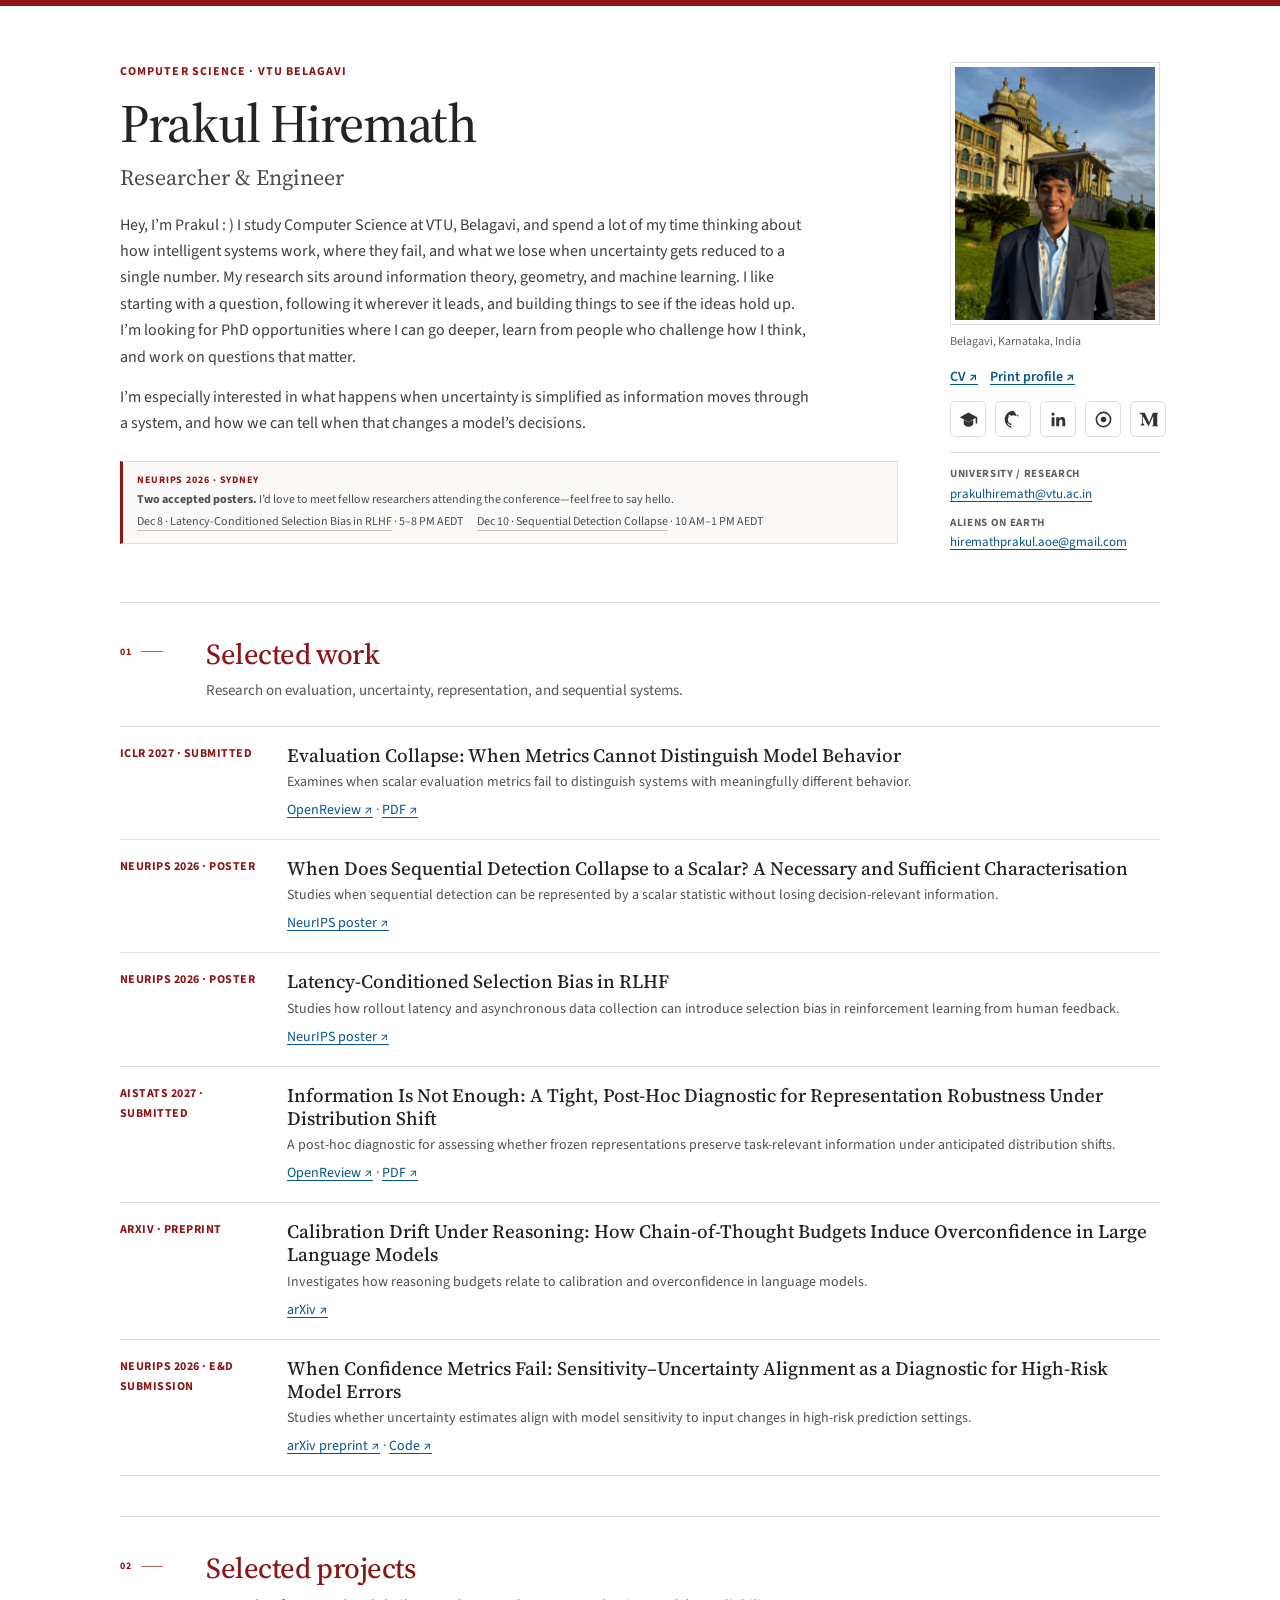
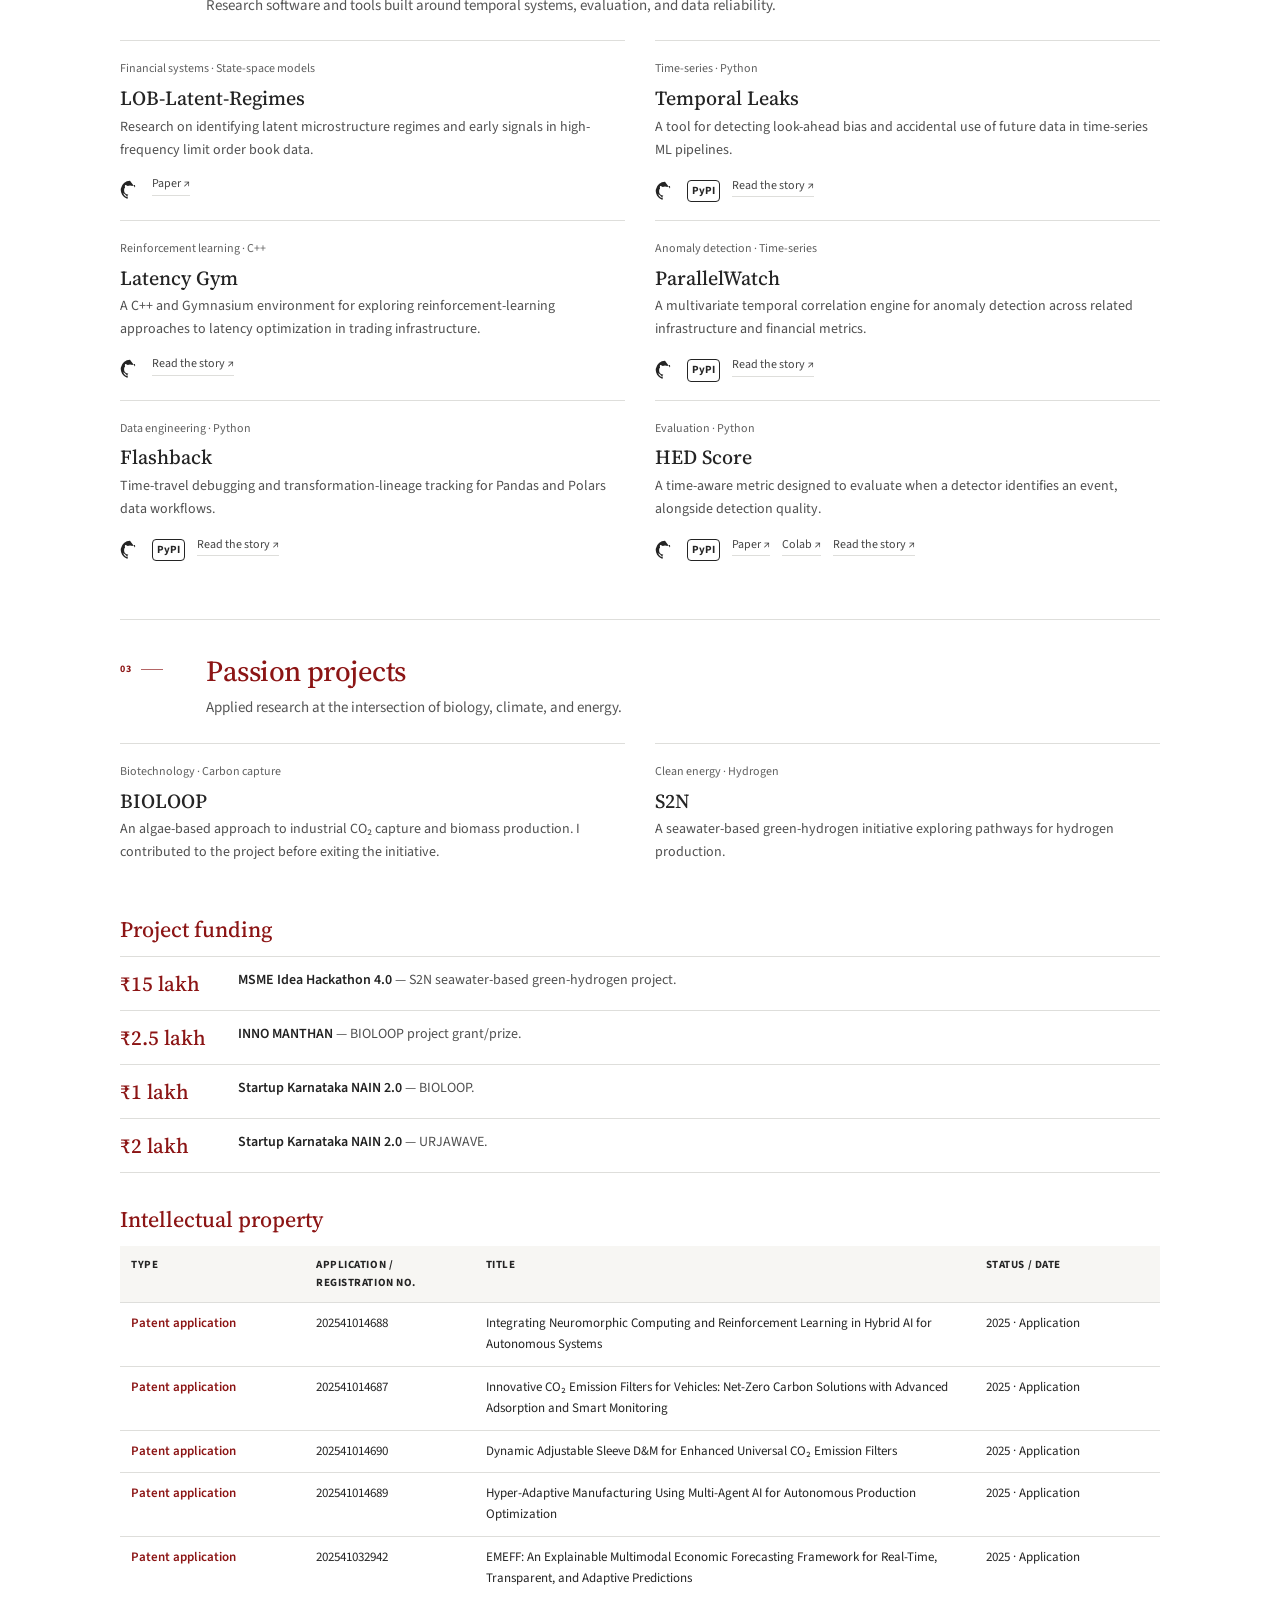
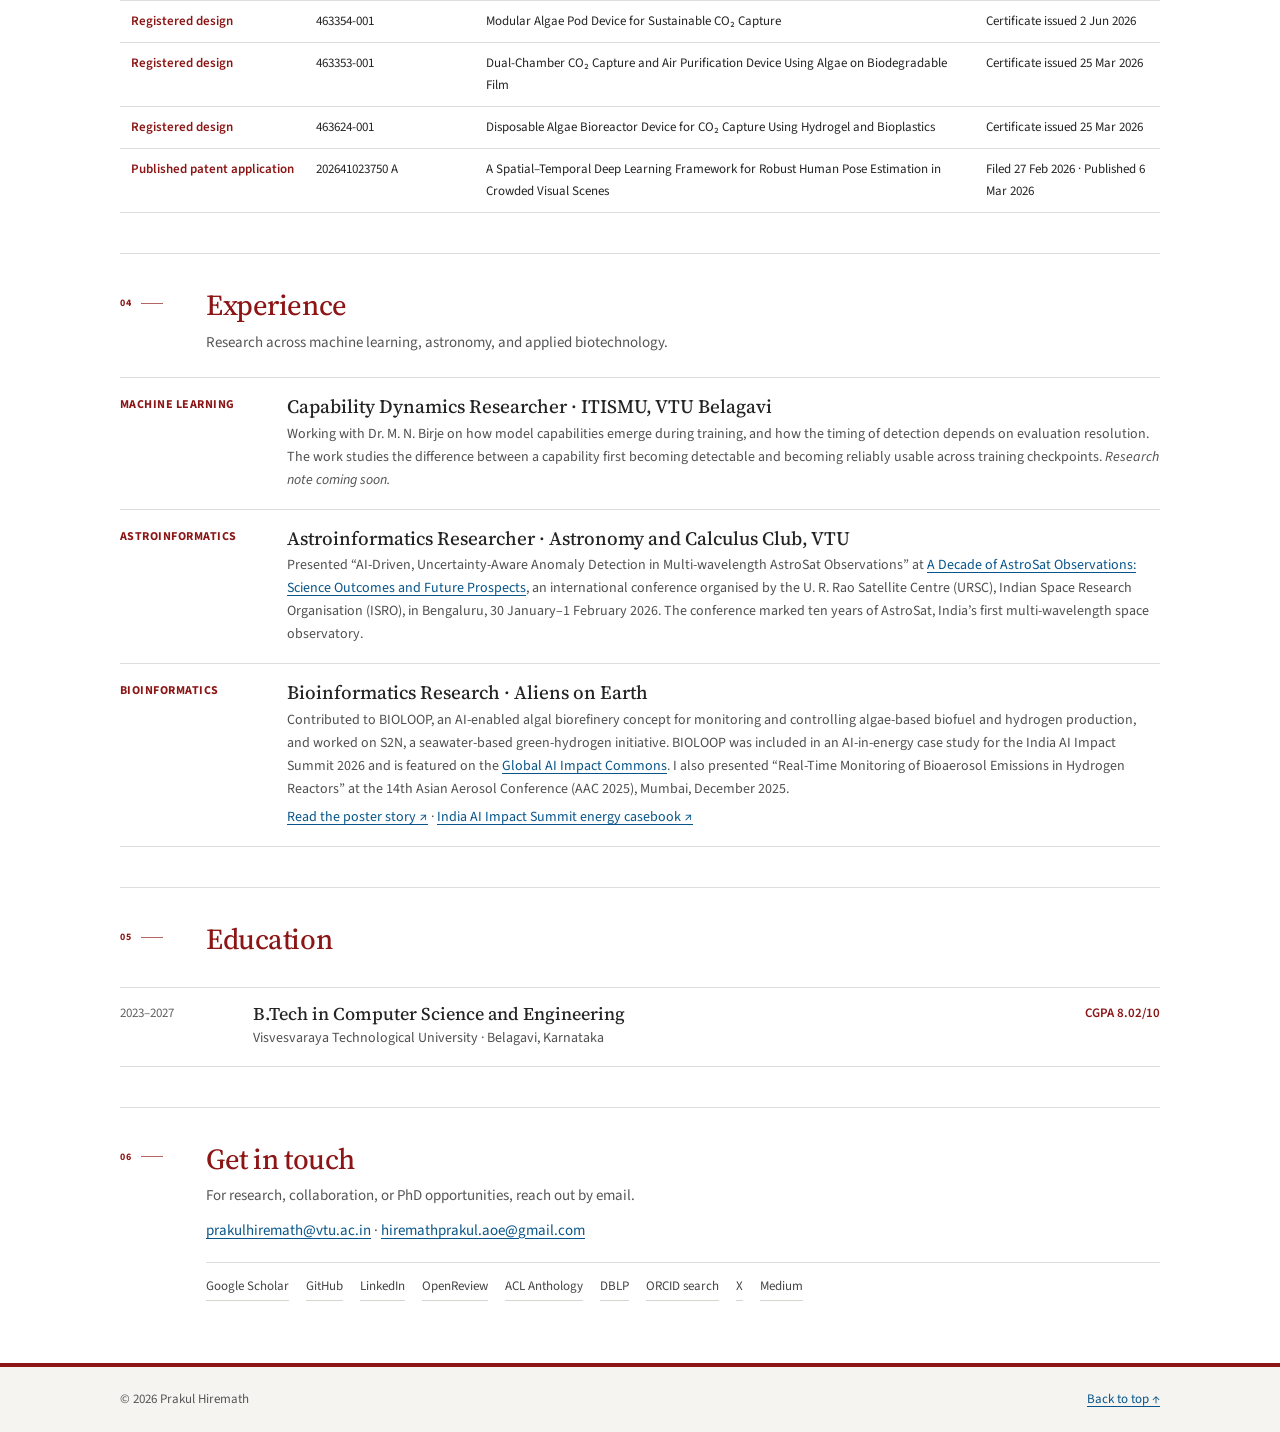
==== index.html @ 852a31c2 "Update index.html" ====
<!doctype html>
<html lang="en">
<head>
  <meta charset="utf-8">
  <meta name="viewport" content="width=device-width, initial-scale=1">
  <meta name="theme-color" content="#ffffff">
  <meta name="description" content="Prakul Hiremath studies uncertainty, information loss, and sequential systems in machine learning.">
  <title>Prakul Hiremath — Research & Engineering</title>
  <link rel="preconnect" href="https://fonts.googleapis.com">
  <link rel="preconnect" href="https://fonts.gstatic.com" crossorigin>
  <link href="https://fonts.googleapis.com/css2?family=Source+Sans+3:wght@400;500;600;700&family=Source+Serif+4:opsz,wght@8..60,400;8..60,500;8..60,600&display=swap" rel="stylesheet">
  <style>
    :root{--red:#8c1515;--ink:#242424;--muted:#606060;--line:#dededb;--soft:#f7f6f3;--link:#07558a;--sans:'Source Sans 3',Arial,sans-serif;--serif:'Source Serif 4',Georgia,serif;--max:1040px}
    *{box-sizing:border-box}html{scroll-behavior:smooth;scroll-padding-top:80px}body{margin:0;color:var(--ink);font:16px/1.65 var(--sans);background:#fff}a{color:var(--link);text-underline-offset:3px}a:hover{color:var(--red)}a:focus-visible{outline:3px solid #b99135;outline-offset:3px}.wrap{width:min(var(--max),calc(100% - 40px));margin:auto}.topline{height:6px;background:var(--red)}header{border-bottom:1px solid var(--line);background:#fff}.nav{min-height:68px;display:flex;align-items:center;justify-content:space-between;gap:24px}.brand{font:500 19px var(--serif);color:var(--ink);text-decoration:none;white-space:nowrap}.brand span{color:var(--red)}.navlinks{display:flex;gap:20px;flex-wrap:wrap}.navlinks a{font-size:14px;color:#333;text-decoration:none}.navlinks a:hover{text-decoration:underline;color:var(--red)}
    .hero{display:grid;grid-template-columns:minmax(0,1fr) 210px;gap:52px;padding:56px 0 48px;align-items:start}.eyebrow,.section-no,.label{font-size:12px;letter-spacing:.09em;text-transform:uppercase;font-weight:700;color:var(--red)}h1,h2,h3{font-family:var(--serif);font-weight:500;line-height:1.22}h1{font-size:clamp(38px,5vw,54px);letter-spacing:-.025em;margin:9px 0 0}.subtitle{font:400 22px var(--serif);color:#4c4c4c;margin:5px 0 20px}.bio{max-width:690px;margin:0;color:#3e3e3e}.actions{display:flex;align-items:center;gap:17px;flex-wrap:wrap;margin-top:22px}.cv-link{font-size:14px;font-weight:600}.icons{display:flex;gap:9px;align-items:center}.icon-link{display:inline-flex;width:36px;height:36px;align-items:center;justify-content:center;border:1px solid var(--line);border-radius:5px;color:#333;text-decoration:none}.icon-link:hover{border-color:var(--red);color:var(--red);background:var(--soft)}.icon-link svg{width:19px;height:19px;fill:currentColor}.portrait{width:100%;aspect-ratio:4/5;object-fit:cover;object-position:center 30%;border:1px solid var(--line);padding:4px;background:white;display:block}.caption{font-size:12px;color:var(--muted);margin-top:7px}.contact-mini{font-size:13px;margin-top:15px;overflow-wrap:anywhere}.contact-mini span{display:block;color:var(--muted);font-size:11px;letter-spacing:.06em;text-transform:uppercase;font-weight:700;margin-top:9px}.contact-mini span:first-child{margin-top:0}
    .section{border-top:1px solid var(--line);padding:34px 0 40px}.section-head{display:grid;grid-template-columns:64px minmax(0,1fr);gap:22px;margin-bottom:22px;align-items:start}.section-no{padding-top:7px;font-size:10px;letter-spacing:.14em;display:flex;align-items:center;gap:8px;white-space:nowrap}.section-no:after{content:"";display:block;width:22px;height:1px;background:var(--red);opacity:.65}.section h2{font-size:29px;letter-spacing:-.015em;margin:0 0 7px;color:var(--red)}.intro{margin:0;color:#555;max-width:760px;font-size:15px}.list{border-top:1px solid var(--line)}.rowitem{display:grid;grid-template-columns:145px minmax(0,1fr);gap:22px;padding:17px 0;border-bottom:1px solid var(--line)}.kind{font-size:12px;color:var(--red);font-weight:700;text-transform:uppercase;letter-spacing:.04em}.rowitem h3{font-size:19px;margin:0 0 4px}.rowitem p{font-size:14px;color:#505050;margin:0}.rowitem p+p{margin-top:5px}.project-grid{display:grid;grid-template-columns:repeat(2,minmax(0,1fr));gap:0 30px}.project{padding:18px 0;border-top:1px solid var(--line)}.project h3{font-size:20px;margin:0 0 5px}.project p{font-size:14px;color:#505050;margin:0}.project .project-meta{font-size:12px;color:var(--muted);margin-bottom:7px}.project-link{display:inline-flex;margin-top:9px;color:var(--ink);text-decoration:none}.project-link svg{width:20px;height:20px;fill:currentColor}.text-link{font-size:12px;color:#444;text-decoration:none;border-bottom:1px solid var(--line);padding-bottom:1px}.text-link:hover{color:var(--red);border-color:var(--red)}.project-link:hover{color:var(--red)}.project-links{display:flex;gap:12px;align-items:center;margin-top:9px}.pypi-mark{font-size:11px;font-weight:700;border:1px solid currentColor;border-radius:4px;padding:1px 4px}.hero aside{min-width:0}.hero aside .contact-mini{border-top:1px solid var(--line);padding-top:12px}.compact-note{font-size:13px;color:var(--muted);margin:16px 0 0}.neurips-note{margin:24px 0 0;padding:11px 14px 12px;border:1px solid #e3dfda;border-left:3px solid var(--red);background:#faf9f7;font-size:12px;line-height:1.5;color:#4d4d4d}.neurips-note .note-kicker{font-size:10px;font-weight:700;letter-spacing:.09em;text-transform:uppercase;color:var(--red);margin:0 0 3px}.neurips-note p{margin:0}.neurips-note a{color:inherit;text-decoration:none;border-bottom:1px solid #c9c3bc}.neurips-note a:hover{color:var(--red)}.neurips-sessions{display:flex;flex-wrap:wrap;gap:3px 14px;margin-top:4px!important}.neurips-sessions span{white-space:normal}.subhead{font:500 22px var(--serif);margin:31px 0 12px;color:var(--red)}.ip-wrap{overflow-x:auto}.ip-table{width:100%;border-collapse:collapse;font-size:13px;min-width:650px}.ip-table th{text-align:left;background:var(--soft);font-size:11px;text-transform:uppercase;letter-spacing:.05em}.ip-table th,.ip-table td{padding:10px 11px;border-bottom:1px solid var(--line);vertical-align:top}.ip-table td:first-child{white-space:nowrap;color:var(--red);font-weight:600}.grants{border-top:1px solid var(--line)}.grant{display:grid;grid-template-columns:100px minmax(0,1fr);gap:18px;padding:12px 0;border-bottom:1px solid var(--line)}.amount{font:500 21px var(--serif);white-space:nowrap;color:var(--red)}.grant p{margin:0;font-size:14px;color:#505050}.grant strong{font-weight:600;color:#222}.education{border-top:1px solid var(--line)}.edu{display:grid;grid-template-columns:115px minmax(0,1fr) 105px;gap:18px;padding:15px 0;border-bottom:1px solid var(--line)}.edu .years,.result{font-size:13px;color:var(--muted)}.edu h3{font-size:18px;margin:0 0 3px}.edu p{font-size:14px;color:#505050;margin:0}.result{text-align:right;color:var(--red);font-weight:600}.experience .rowitem{grid-template-columns:145px minmax(0,1fr)} .profile-links{display:flex;flex-wrap:wrap;gap:8px 17px;margin-top:19px;padding-top:13px;border-top:1px solid var(--line)}.profile-links a{font-size:13px;color:#444;text-decoration:none;border-bottom:1px solid #d8d5cf;padding-bottom:2px}.profile-links a:hover{color:var(--red);border-color:var(--red)}footer{border-top:4px solid var(--red);background:#f5f4f1;padding:22px 0;font-size:13px;color:#555}.foot{display:flex;justify-content:space-between;gap:15px;flex-wrap:wrap}
    @media(max-width:720px){.hero{grid-template-columns:minmax(0,1fr) 125px;gap:20px;padding:38px 0}.section-head{grid-template-columns:52px minmax(0,1fr);gap:12px}.project-grid{grid-template-columns:1fr}.rowitem,.experience .rowitem{grid-template-columns:1fr;gap:4px}.edu{grid-template-columns:85px minmax(0,1fr);gap:10px}.result{grid-column:2;text-align:left}.grant{grid-template-columns:90px minmax(0,1fr)}}
    @media(max-width:430px){.wrap{width:calc(100% - 28px)}.hero{grid-template-columns:1fr;gap:20px}.hero aside{max-width:220px}.hero aside .portrait{width:100%}.subtitle{font-size:19px}.bio{font-size:15px}.icon-link{width:33px;height:33px}.actions{gap:10px}.hero .contact-mini{font-size:12px}}
    @media(prefers-reduced-motion:reduce){html{scroll-behavior:auto}}
  </style>
</head>
<body>
<div class="topline"></div>

<main class="wrap">
  <section class="hero" id="home">
    <div><div class="eyebrow">Computer Science · VTU Belagavi</div><h1>Prakul Hiremath</h1><p class="subtitle">Researcher &amp; Engineer</p>
      <p class="bio">Hey, I’m Prakul : ) I study Computer Science at VTU, Belagavi, and spend a lot of my time thinking about how intelligent systems work, where they fail, and what we lose when uncertainty gets reduced to a single number. My research sits around information theory, geometry, and machine learning. I like starting with a question, following it wherever it leads, and building things to see if the ideas hold up. I’m looking for PhD opportunities where I can go deeper, learn from people who challenge how I think, and work on questions that matter.</p>
      <p class="bio" style="margin-top:14px">I’m especially interested in what happens when uncertainty is simplified as information moves through a system, and how we can tell when that changes a model’s decisions.</p>
      <aside class="neurips-note" aria-label="Temporary NeurIPS 2026 announcement"><p class="note-kicker">NeurIPS 2026 · Sydney</p><p><strong>Two accepted posters.</strong> I’d love to meet fellow researchers attending the conference—feel free to say hello.</p><p class="neurips-sessions"><span><a href="https://neurips.cc/virtual/2026/loc/sydney/poster/148493" target="_blank" rel="noopener">Dec 8 · Latency-Conditioned Selection Bias in RLHF</a> <span>· 5–8 PM AEDT</span></span><span><a href="https://neurips.cc/virtual/2026/loc/sydney/poster/149453" target="_blank" rel="noopener">Dec 10 · Sequential Detection Collapse</a> <span>· 10 AM–1 PM AEDT</span></span></p></aside>
    </div>
    <aside><img class="portrait" src="assets/prakul-portrait.jpg" alt="Prakul Hiremath outside Vidhana Soudha in Belagavi"><div class="caption">Belagavi, Karnataka, India</div>

      <div class="actions" style="margin-top:15px;gap:12px"><a class="cv-link" href="CV.pdf" aria-label="Curriculum vitae PDF">CV ↗</a><a class="cv-link" href="profile.html" aria-label="Print-ready academic profile">Print profile ↗</a><div class="icons" aria-label="Research and professional profiles">
        <a class="icon-link" href="https://scholar.google.com/citations?user=ERbZUdoAAAAJ" target="_blank" rel="noopener" aria-label="Google Scholar" title="Google Scholar"><svg viewBox="0 0 24 24" aria-hidden="true"><path d="M12 3 1 9l11 6 9-4.91V17h2V9L12 3Zm-6 9.2V17c0 2.21 2.69 4 6 4s6-1.79 6-4v-4.8l-6 3.27-6-3.27Z"/></svg></a>
        <a class="icon-link" href="https://github.com/prakulhiremath" target="_blank" rel="noopener" aria-label="GitHub" title="GitHub"><svg viewBox="0 0 24 24" aria-hidden="true"><path d="M12 .9a11.1 11.1 0 0 0-3.51 21.63c.55.1.76-.24.76-.54v-2.08c-3.1.67-3.76-1.32-3.76-1.32-.5-1.28-1.24-1.62-1.24-1.62-1.02-.7.08-.69.08-.69 1.13.08 1.73 1.16 1.73 1.16 1 .1.75 2.1 3.22 1.5.1-.73.4-1.22.72-1.5-2.48-.28-5.09-1.24-5.09-5.52 0-1.22.44-2.22 1.16-3-.12-.29-.5-1.42.11-2.96 0 0 .95-.3 3.05 1.15a10.6 10.6 0 0 1 5.55 0c2.1-1.45 3.05-1.15 3.05-1.15.61 1.54.23 2.67.11 2.96.72.78.76 2.08v3.08c0 .3.2.65.77.54A11.1 11.1 0 0 0 12 .9Z"/></svg></a>
        <a class="icon-link" href="https://www.linkedin.com/in/prakulhiremath/" target="_blank" rel="noopener" aria-label="LinkedIn" title="LinkedIn"><svg viewBox="0 0 24 24" aria-hidden="true"><path d="M5.1 3.2a2 2 0 1 1 0 4 2 2 0 0 1 0-4ZM3.3 9h3.6v11.5H3.3V9Zm5.8 0h3.5v1.6h.05A3.85 3.85 0 0 1 16.1 8.7c3.7 0 4.4 2.4 4.4 5.5v6.3h-3.6v-5.6c0-1.34-.03-3.05-1.86-3.05-1.86 0-2.15 1.45-2.15 2.95v5.7H9.1V9Z"/></svg></a>
        <a class="icon-link" href="https://openreview.net/profile?id=%7EPRAKUL_SUNIL_HIREMATH2" target="_blank" rel="noopener" aria-label="OpenReview" title="OpenReview"><svg viewBox="0 0 24 24" aria-hidden="true"><circle cx="12" cy="12" r="9" fill="none" stroke="currentColor" stroke-width="2"/><circle cx="12" cy="12" r="3.5"/></svg></a>
        <a class="icon-link" href="https://medium.com/@prakulhiremath" target="_blank" rel="noopener" aria-label="Medium" title="Medium"><svg viewBox="0 0 24 24" aria-hidden="true"><path d="M2 5.5c0-.3-.1-.5-.4-.7L.2 3.7V3.4h7.1l5.5 12.1 4.8-12.1h6.8v.3l-1.2 1.2c-.1.1-.2.3-.2.5v13.2c0 .2.1.4.2.5l1.2 1.2v.3h-7.9v-.3l1.3-1.3c.1-.1.1-.2.1-.4V8l-5.8 12.3h-.4L5 8v8.3c0 .3.1.7.4.9l1.7 2v.3H2v-.3l1.7-2c.3-.2.3-.5.3-.9V6.7c0-.4-.1-.8-.4-1.1L2 5.5Z"/></svg></a>
      </div></div>
      <div class="contact-mini"><span>University / research</span><a href="mailto:prakulhiremath@vtu.ac.in">prakulhiremath@vtu.ac.in</a><span>Aliens on Earth</span><a href="mailto:hiremathprakul.aoe@gmail.com">hiremathprakul.aoe@gmail.com</a></div>
    </aside>
  </section>

  <section class="section" id="publications"><div class="section-head"><div class="section-no">01</div><div><h2>Selected work</h2><p class="intro">Research on evaluation, uncertainty, representation, and sequential systems.</p></div></div><div class="list">
    <article class="rowitem"><div class="kind">ICLR 2027 · Submitted</div><div><h3>Evaluation Collapse: When Metrics Cannot Distinguish Model Behavior</h3><p>Examines when scalar evaluation metrics fail to distinguish systems with meaningfully different behavior.</p><p><a href="https://openreview.net/forum?id=o2qnUZZlAv" target="_blank" rel="noopener">OpenReview ↗</a> · <a href="https://openreview.net/pdf?id=o2qnUZZlAv" target="_blank" rel="noopener">PDF ↗</a></p></div></article>
    <article class="rowitem"><div class="kind">NeurIPS 2026 · Poster</div><div><h3>When Does Sequential Detection Collapse to a Scalar? A Necessary and Sufficient Characterisation</h3><p>Studies when sequential detection can be represented by a scalar statistic without losing decision-relevant information.</p><p><a href="https://neurips.cc/virtual/2026/loc/sydney/poster/149453" target="_blank" rel="noopener">NeurIPS poster ↗</a></p></div></article>
    <article class="rowitem"><div class="kind">NeurIPS 2026 · Poster</div><div><h3>Latency-Conditioned Selection Bias in RLHF</h3><p>Studies how rollout latency and asynchronous data collection can introduce selection bias in reinforcement learning from human feedback.</p><p><a href="https://neurips.cc/virtual/2026/loc/sydney/poster/148493" target="_blank" rel="noopener">NeurIPS poster ↗</a></p></div></article>
    <article class="rowitem"><div class="kind">AISTATS 2027 · Submitted</div><div><h3>Information Is Not Enough: A Tight, Post-Hoc Diagnostic for Representation Robustness Under Distribution Shift</h3><p>A post-hoc diagnostic for assessing whether frozen representations preserve task-relevant information under anticipated distribution shifts.</p><p><a href="https://openreview.net/forum?id=ZCoWzjB6jP" target="_blank" rel="noopener">OpenReview ↗</a> · <a href="https://openreview.net/attachment?id=ZCoWzjB6jP&amp;name=pdf" target="_blank" rel="noopener">PDF ↗</a></p></div></article>
    <article class="rowitem"><div class="kind">arXiv · Preprint</div><div><h3>Calibration Drift Under Reasoning: How Chain-of-Thought Budgets Induce Overconfidence in Large Language Models</h3><p>Investigates how reasoning budgets relate to calibration and overconfidence in language models.</p><p><a href="https://arxiv.org/abs/2606.11211" target="_blank" rel="noopener">arXiv ↗</a></p></div></article>
    <article class="rowitem"><div class="kind">NeurIPS 2026 · E&amp;D submission</div><div><h3>When Confidence Metrics Fail: Sensitivity–Uncertainty Alignment as a Diagnostic for High-Risk Model Errors</h3><p>Studies whether uncertainty estimates align with model sensitivity to input changes in high-risk prediction settings.</p><p><a href="https://arxiv.org/abs/2604.20903" target="_blank" rel="noopener">arXiv preprint ↗</a> · <a href="https://anonymous.4open.science/r/SUA-67E1/readme.md" target="_blank" rel="noopener">Code ↗</a></p></div></article>
  </div></section>

  <section class="section" id="projects"><div class="section-head"><div class="section-no">02</div><div><h2>Selected projects</h2><p class="intro">Research software and tools built around temporal systems, evaluation, and data reliability.</p></div></div><div class="project-grid">
    <article class="project"><div class="project-meta">Financial systems · State-space models</div><h3>LOB-Latent-Regimes</h3><p>Research on identifying latent microstructure regimes and early signals in high-frequency limit order book data.</p><div class="project-links"><a class="project-link" href="https://github.com/prakulhiremath/LOB-Latent-Regimes" target="_blank" rel="noopener" aria-label="GitHub repository" title="GitHub"><svg viewBox="0 0 24 24" aria-hidden="true"><path d="M12 .9a11.1 11.1 0 0 0-3.51 21.63c.55.1.76-.24.76-.54v-2.08c-3.1.67-3.76-1.32-3.76-1.32-.5-1.28-1.24-1.62-1.24-1.62-1.02-.7.08-.69.08-.69 1.13.08 1.73 1.16 1.73 1.16 1 .1.75 2.1 3.22 1.5.1-.73.4-1.22.72-1.5-2.48-.28-5.09-1.24-5.09-5.52 0-1.22.44-2.22 1.16-3-.12-.29-.5-1.42.11-2.96 0 0 .95-.3 3.05 1.15a10.6 10.6 0 0 1 5.55 0c2.1-1.45 3.05-1.15 3.05-1.15.61 1.54.23 2.67.11 2.96.72.78.76 2.08v3.08c0 .3.2.65.77.54A11.1 11.1 0 0 0 12 .9Z"/></svg></a><a class="text-link" href="https://arxiv.org/abs/2604.20949" target="_blank" rel="noopener">Paper ↗</a></div></article>
    <article class="project"><div class="project-meta">Time-series · Python</div><h3>Temporal Leaks</h3><p>A tool for detecting look-ahead bias and accidental use of future data in time-series ML pipelines.</p><div class="project-links"><a class="project-link" href="https://github.com/prakulhiremath/temporal-leaks" target="_blank" rel="noopener" aria-label="GitHub repository" title="GitHub"><svg viewBox="0 0 24 24" aria-hidden="true"><path d="M12 .9a11.1 11.1 0 0 0-3.51 21.63c.55.1.76-.24.76-.54v-2.08c-3.1.67-3.76-1.32-3.76-1.32-.5-1.28-1.24-1.62-1.24-1.62-1.02-.7.08-.69.08-.69 1.13.08 1.73 1.16 1.73 1.16 1 .1.75 2.1 3.22 1.5.1-.73.4-1.22.72-1.5-2.48-.28-5.09-1.24-5.09-5.52 0-1.22.44-2.22 1.16-3-.12-.29-.5-1.42.11-2.96 0 0 .95-.3 3.05 1.15a10.6 10.6 0 0 1 5.55 0c2.1-1.45 3.05-1.15 3.05-1.15.61 1.54.23 2.67.11 2.96.72.78.76 2.08v3.08c0 .3.2.65.77.54A11.1 11.1 0 0 0 12 .9Z"/></svg></a><a class="project-link" href="https://pypi.org/project/temporal-leaks/" target="_blank" rel="noopener" aria-label="Package on PyPI" title="PyPI"><span class="pypi-mark">PyPI</span></a><a class="text-link" href="https://medium.com/@prakulhiremath/the-valgrind-for-time-series-ml-introducing-temporal-leaks-a8ad66c6cc19" target="_blank" rel="noopener">Read the story ↗</a></div></article>
    <article class="project"><div class="project-meta">Reinforcement learning · C++</div><h3>Latency Gym</h3><p>A C++ and Gymnasium environment for exploring reinforcement-learning approaches to latency optimization in trading infrastructure.</p><div class="project-links"><a class="project-link" href="https://github.com/prakulhiremath/latency-gym" target="_blank" rel="noopener" aria-label="GitHub repository" title="GitHub"><svg viewBox="0 0 24 24" aria-hidden="true"><path d="M12 .9a11.1 11.1 0 0 0-3.51 21.63c.55.1.76-.24.76-.54v-2.08c-3.1.67-3.76-1.32-3.76-1.32-.5-1.28-1.24-1.62-1.24-1.62-1.02-.7.08-.69.08-.69 1.13.08 1.73 1.16 1.73 1.16 1 .1.75 2.1 3.22 1.5.1-.73.4-1.22.72-1.5-2.48-.28-5.09-1.24-5.09-5.52 0-1.22.44-2.22 1.16-3-.12-.29-.5-1.42.11-2.96 0 0 .95-.3 3.05 1.15a10.6 10.6 0 0 1 5.55 0c2.1-1.45 3.05-1.15 3.05-1.15.61 1.54.23 2.67.11 2.96.72.78.76 2.08v3.08c0 .3.2.65.77.54A11.1 11.1 0 0 0 12 .9Z"/></svg></a><a class="text-link" href="https://medium.com/@prakulhiremath/when-microseconds-cost-millions-how-ai-rewrites-the-rules-of-hft-infrastructure-optimization-4e15c3037010" target="_blank" rel="noopener">Read the story ↗</a></div></article>
    <article class="project"><div class="project-meta">Anomaly detection · Time-series</div><h3>ParallelWatch</h3><p>A multivariate temporal correlation engine for anomaly detection across related infrastructure and financial metrics.</p><div class="project-links"><a class="project-link" href="https://github.com/prakulhiremath/parallelwatch" target="_blank" rel="noopener" aria-label="GitHub repository" title="GitHub"><svg viewBox="0 0 24 24" aria-hidden="true"><path d="M12 .9a11.1 11.1 0 0 0-3.51 21.63c.55.1.76-.24.76-.54v-2.08c-3.1.67-3.76-1.32-3.76-1.32-.5-1.28-1.24-1.62-1.24-1.62-1.02-.7.08-.69.08-.69 1.13.08 1.73 1.16 1.73 1.16 1 .1.75 2.1 3.22 1.5.1-.73.4-1.22.72-1.5-2.48-.28-5.09-1.24-5.09-5.52 0-1.22.44-2.22 1.16-3-.12-.29-.5-1.42.11-2.96 0 0 .95-.3 3.05 1.15a10.6 10.6 0 0 1 5.55 0c2.1-1.45 3.05-1.15 3.05-1.15.61 1.54.23 2.67.11 2.96.72.78.76 2.08v3.08c0 .3.2.65.77.54A11.1 11.1 0 0 0 12 .9Z"/></svg></a><a class="project-link" href="https://pypi.org/project/parallelwatch/" target="_blank" rel="noopener" aria-label="Package on PyPI" title="PyPI"><span class="pypi-mark">PyPI</span></a><a class="text-link" href="https://medium.com/@prakulhiremath/when-systems-fail-in-silence-why-we-miss-what-actually-matters-572753ae6220" target="_blank" rel="noopener">Read the story ↗</a></div></article>
    <article class="project"><div class="project-meta">Data engineering · Python</div><h3>Flashback</h3><p>Time-travel debugging and transformation-lineage tracking for Pandas and Polars data workflows.</p><div class="project-links"><a class="project-link" href="https://github.com/prakulhiremath/flashback" target="_blank" rel="noopener" aria-label="GitHub repository" title="GitHub"><svg viewBox="0 0 24 24" aria-hidden="true"><path d="M12 .9a11.1 11.1 0 0 0-3.51 21.63c.55.1.76-.24.76-.54v-2.08c-3.1.67-3.76-1.32-3.76-1.32-.5-1.28-1.24-1.62-1.24-1.62-1.02-.7.08-.69.08-.69 1.13.08 1.73 1.16 1.73 1.16 1 .1.75 2.1 3.22 1.5.1-.73.4-1.22.72-1.5-2.48-.28-5.09-1.24-5.09-5.52 0-1.22.44-2.22 1.16-3-.12-.29-.5-1.42.11-2.96 0 0 .95-.3 3.05 1.15a10.6 10.6 0 0 1 5.55 0c2.1-1.45 3.05-1.15 3.05-1.15.61 1.54.23 2.67.11 2.96.72.78.76 2.08v3.08c0 .3.2.65.77.54A11.1 11.1 0 0 0 12 .9Z"/></svg></a><a class="project-link" href="https://pypi.org/project/flashback-df/" target="_blank" rel="noopener" aria-label="Package on PyPI" title="PyPI"><span class="pypi-mark">PyPI</span></a><a class="text-link" href="https://medium.com/@prakulhiremath/the-6-hour-training-job-mystery-why-flashback-changes-everything-for-data-engineers-e81290fbdc84" target="_blank" rel="noopener">Read the story ↗</a></div></article>
    <article class="project"><div class="project-meta">Evaluation · Python</div><h3>HED Score</h3><p>A time-aware metric designed to evaluate when a detector identifies an event, alongside detection quality.</p><div class="project-links"><a class="project-link" href="https://github.com/prakulhiremath/HED-score" target="_blank" rel="noopener" aria-label="GitHub repository" title="GitHub"><svg viewBox="0 0 24 24" aria-hidden="true"><path d="M12 .9a11.1 11.1 0 0 0-3.51 21.63c.55.1.76-.24.76-.54v-2.08c-3.1.67-3.76-1.32-3.76-1.32-.5-1.28-1.24-1.62-1.24-1.62-1.02-.7.08-.69.08-.69 1.13.08 1.73 1.16 1.73 1.16 1 .1.75 2.1 3.22 1.5.1-.73.4-1.22.72-1.5-2.48-.28-5.09-1.24-5.09-5.52 0-1.22.44-2.22 1.16-3-.12-.29-.5-1.42.11-2.96 0 0 .95-.3 3.05 1.15a10.6 10.6 0 0 1 5.55 0c2.1-1.45 3.05-1.15 3.05-1.15.61 1.54.23 2.67.11 2.96.72.78.76 2.08v3.08c0 .3.2.65.77.54A11.1 11.1 0 0 0 12 .9Z"/></svg></a><a class="project-link" href="https://pypi.org/project/hed-score/" target="_blank" rel="noopener" aria-label="Package on PyPI" title="PyPI"><span class="pypi-mark">PyPI</span></a><a class="text-link" href="https://arxiv.org/abs/2604.04993" target="_blank" rel="noopener">Paper ↗</a><a class="text-link" href="https://colab.research.google.com/drive/1NPeTQCfd7SG4AAtcRY1IIaw_f7U2VS_Z?usp=sharing" target="_blank" rel="noopener">Colab ↗</a><a class="text-link" href="https://medium.com/@prakulhiremath/the-temporal-blind-spot-in-model-evaluation-e63dda033960" target="_blank" rel="noopener">Read the story ↗</a></div></article>
  </div></section>

  <section class="section" id="passion-projects"><div class="section-head"><div class="section-no">03</div><div><h2>Passion projects</h2><p class="intro">Applied research at the intersection of biology, climate, and energy.</p></div></div><div class="project-grid">
    <article class="project"><div class="project-meta">Biotechnology · Carbon capture</div><h3>BIOLOOP</h3><p>An algae-based approach to industrial CO₂ capture and biomass production. I contributed to the project before exiting the initiative.</p></article>
    <article class="project"><div class="project-meta">Clean energy · Hydrogen</div><h3>S2N</h3><p>A seawater-based green-hydrogen initiative exploring pathways for hydrogen production.</p></article>
  </div><h3 class="subhead">Project funding</h3><div class="grants">
    <div class="grant"><div class="amount">₹15 lakh</div><p><strong>MSME Idea Hackathon 4.0</strong> — S2N seawater-based green-hydrogen project.</p></div>
    <div class="grant"><div class="amount">₹2.5 lakh</div><p><strong>INNO MANTHAN</strong> — BIOLOOP project grant/prize.</p></div>
    <div class="grant"><div class="amount">₹1 lakh</div><p><strong>Startup Karnataka NAIN 2.0</strong> — BIOLOOP.</p></div>
    <div class="grant"><div class="amount">₹2 lakh</div><p><strong>Startup Karnataka NAIN 2.0</strong> — URJAWAVE.</p></div>
  </div>
  <h3 class="subhead">Intellectual property</h3><div class="ip-wrap"><table class="ip-table"><thead><tr><th>Type</th><th>Application / registration no.</th><th>Title</th><th>Status / date</th></tr></thead><tbody>
    <tr><td>Patent application</td><td>202541014688</td><td>Integrating Neuromorphic Computing and Reinforcement Learning in Hybrid AI for Autonomous Systems</td><td>2025 · Application</td></tr><tr><td>Patent application</td><td>202541014687</td><td>Innovative CO₂ Emission Filters for Vehicles: Net-Zero Carbon Solutions with Advanced Adsorption and Smart Monitoring</td><td>2025 · Application</td></tr><tr><td>Patent application</td><td>202541014690</td><td>Dynamic Adjustable Sleeve D&amp;M for Enhanced Universal CO₂ Emission Filters</td><td>2025 · Application</td></tr><tr><td>Patent application</td><td>202541014689</td><td>Hyper-Adaptive Manufacturing Using Multi-Agent AI for Autonomous Production Optimization</td><td>2025 · Application</td></tr><tr><td>Patent application</td><td>202541032942</td><td>EMEFF: An Explainable Multimodal Economic Forecasting Framework for Real-Time, Transparent, and Adaptive Predictions</td><td>2025 · Application</td></tr>
    <tr><td>Registered design</td><td>463354-001</td><td>Modular Algae Pod Device for Sustainable CO₂ Capture</td><td>Certificate issued 2 Jun 2026</td></tr><tr><td>Registered design</td><td>463353-001</td><td>Dual-Chamber CO₂ Capture and Air Purification Device Using Algae on Biodegradable Film</td><td>Certificate issued 25 Mar 2026</td></tr><tr><td>Registered design</td><td>463624-001</td><td>Disposable Algae Bioreactor Device for CO₂ Capture Using Hydrogel and Bioplastics</td><td>Certificate issued 25 Mar 2026</td></tr><tr><td>Published patent application</td><td>202641023750 A</td><td>A Spatial–Temporal Deep Learning Framework for Robust Human Pose Estimation in Crowded Visual Scenes</td><td>Filed 27 Feb 2026 · Published 6 Mar 2026</td></tr>
  </tbody></table></div></section>

  <section class="section experience" id="experience"><div class="section-head"><div class="section-no">04</div><div><h2>Experience</h2><p class="intro">Research across machine learning, astronomy, and applied biotechnology.</p></div></div><div class="list">
    <article class="rowitem"><div class="kind">Machine learning</div><div><h3>Capability Dynamics Researcher · ITISMU, VTU Belagavi</h3><p>Working with Dr. M. N. Birje on how model capabilities emerge during training, and how the timing of detection depends on evaluation resolution. The work studies the difference between a capability first becoming detectable and becoming reliably usable across training checkpoints. <em>Research note coming soon.</em></p></div></article>
    <article class="rowitem"><div class="kind">Astroinformatics</div><div><h3>Astroinformatics Researcher · Astronomy and Calculus Club, VTU</h3><p>Presented “AI-Driven, Uncertainty-Aware Anomaly Detection in Multi-wavelength AstroSat Observations” at <a href="https://www.ursc.gov.in/AstroSatConference/" target="_blank" rel="noopener">A Decade of AstroSat Observations: Science Outcomes and Future Prospects</a>, an international conference organised by the U. R. Rao Satellite Centre (URSC), Indian Space Research Organisation (ISRO), in Bengaluru, 30 January–1 February 2026. The conference marked ten years of AstroSat, India’s first multi-wavelength space observatory.</p></div></article>
    <article class="rowitem"><div class="kind">Bioinformatics</div><div><h3>Bioinformatics Research · Aliens on Earth</h3><p>Contributed to BIOLOOP, an AI-enabled algal biorefinery concept for monitoring and controlling algae-based biofuel and hydrogen production, and worked on S2N, a seawater-based green-hydrogen initiative. BIOLOOP was included in an AI-in-energy case study for the India AI Impact Summit 2026 and is featured on the <a href="https://www.aiimpactcommons.global/impact-stories/09975cf8-f969-4820-aa66-c67b59128c39" target="_blank" rel="noopener">Global AI Impact Commons</a>. I also presented “Real-Time Monitoring of Bioaerosol Emissions in Hydrogen Reactors” at the 14th Asian Aerosol Conference (AAC 2025), Mumbai, December 2025.</p><p><a href="https://medium.com/@prakulhiremath/my-poster-real-time-bioaerosol-monitoring-in-hydrogen-reactors-c557aa8281bb" target="_blank" rel="noopener">Read the poster story ↗</a> · <a href="https://www.pib.gov.in/PressReleasePage.aspx?PRID=2229207&amp;lang=2&amp;reg=48" target="_blank" rel="noopener">India AI Impact Summit energy casebook ↗</a></p></div></article>
  </div></section>

  <section class="section" id="education"><div class="section-head"><div class="section-no">05</div><div><h2>Education</h2></div></div><div class="education"><article class="edu"><div class="years">2023–2027</div><div><h3>B.Tech in Computer Science and Engineering</h3><p>Visvesvaraya Technological University · Belagavi, Karnataka</p></div><div class="result">CGPA 8.02/10</div></article></div></section>

  <section class="section" id="contact"><div class="section-head"><div class="section-no">06</div><div><h2>Get in touch</h2><p class="intro">For research, collaboration, or PhD opportunities, reach out by email.</p><p class="intro" style="margin-top:10px"><a href="mailto:prakulhiremath@vtu.ac.in">prakulhiremath@vtu.ac.in</a> · <a href="mailto:hiremathprakul.aoe@gmail.com">hiremathprakul.aoe@gmail.com</a></p><nav class="profile-links" aria-label="All professional and research profiles"><a href="https://scholar.google.com/citations?user=ERbZUdoAAAAJ" target="_blank" rel="noopener">Google Scholar</a><a href="https://github.com/prakulhiremath" target="_blank" rel="noopener">GitHub</a><a href="https://www.linkedin.com/in/prakulhiremath/" target="_blank" rel="noopener">LinkedIn</a><a href="https://openreview.net/profile?id=%7EPRAKUL_SUNIL_HIREMATH2" target="_blank" rel="noopener">OpenReview</a><a href="https://aclanthology.org/people/prakul-hiremath/unverified/" target="_blank" rel="noopener">ACL Anthology</a><a href="https://dblp.org/search?q=Prakul%20Hiremath" target="_blank" rel="noopener">DBLP</a><a href="https://orcid.org/0009-0007-9744-3519" target="_blank" rel="noopener">ORCID search</a><a href="https://x.com/PrakulHiremath" target="_blank" rel="noopener">X</a><a href="https://medium.com/@prakulhiremath" target="_blank" rel="noopener">Medium</a></nav></div></div></section>
</main>
<footer><div class="wrap foot"><span>© 2026 Prakul Hiremath</span><a href="#home">Back to top ↑</a></div></footer>
</body>
</html>
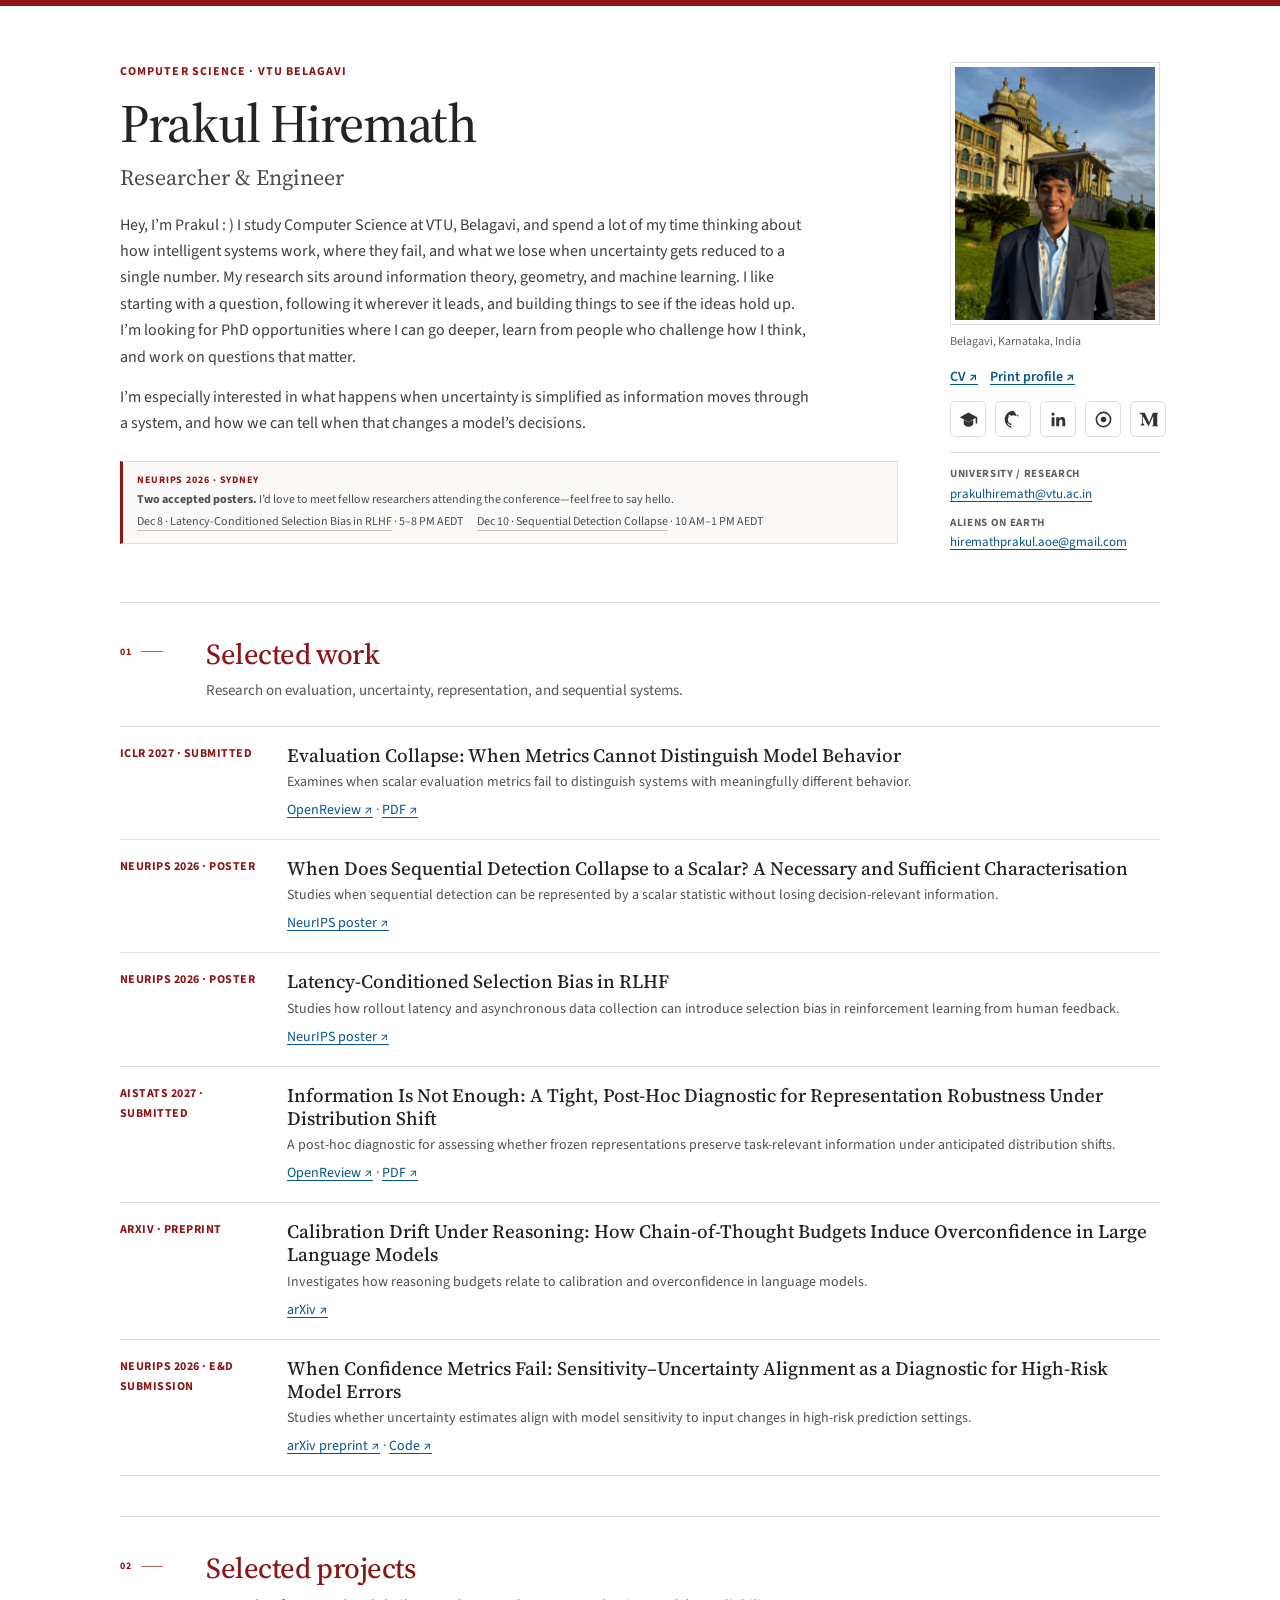
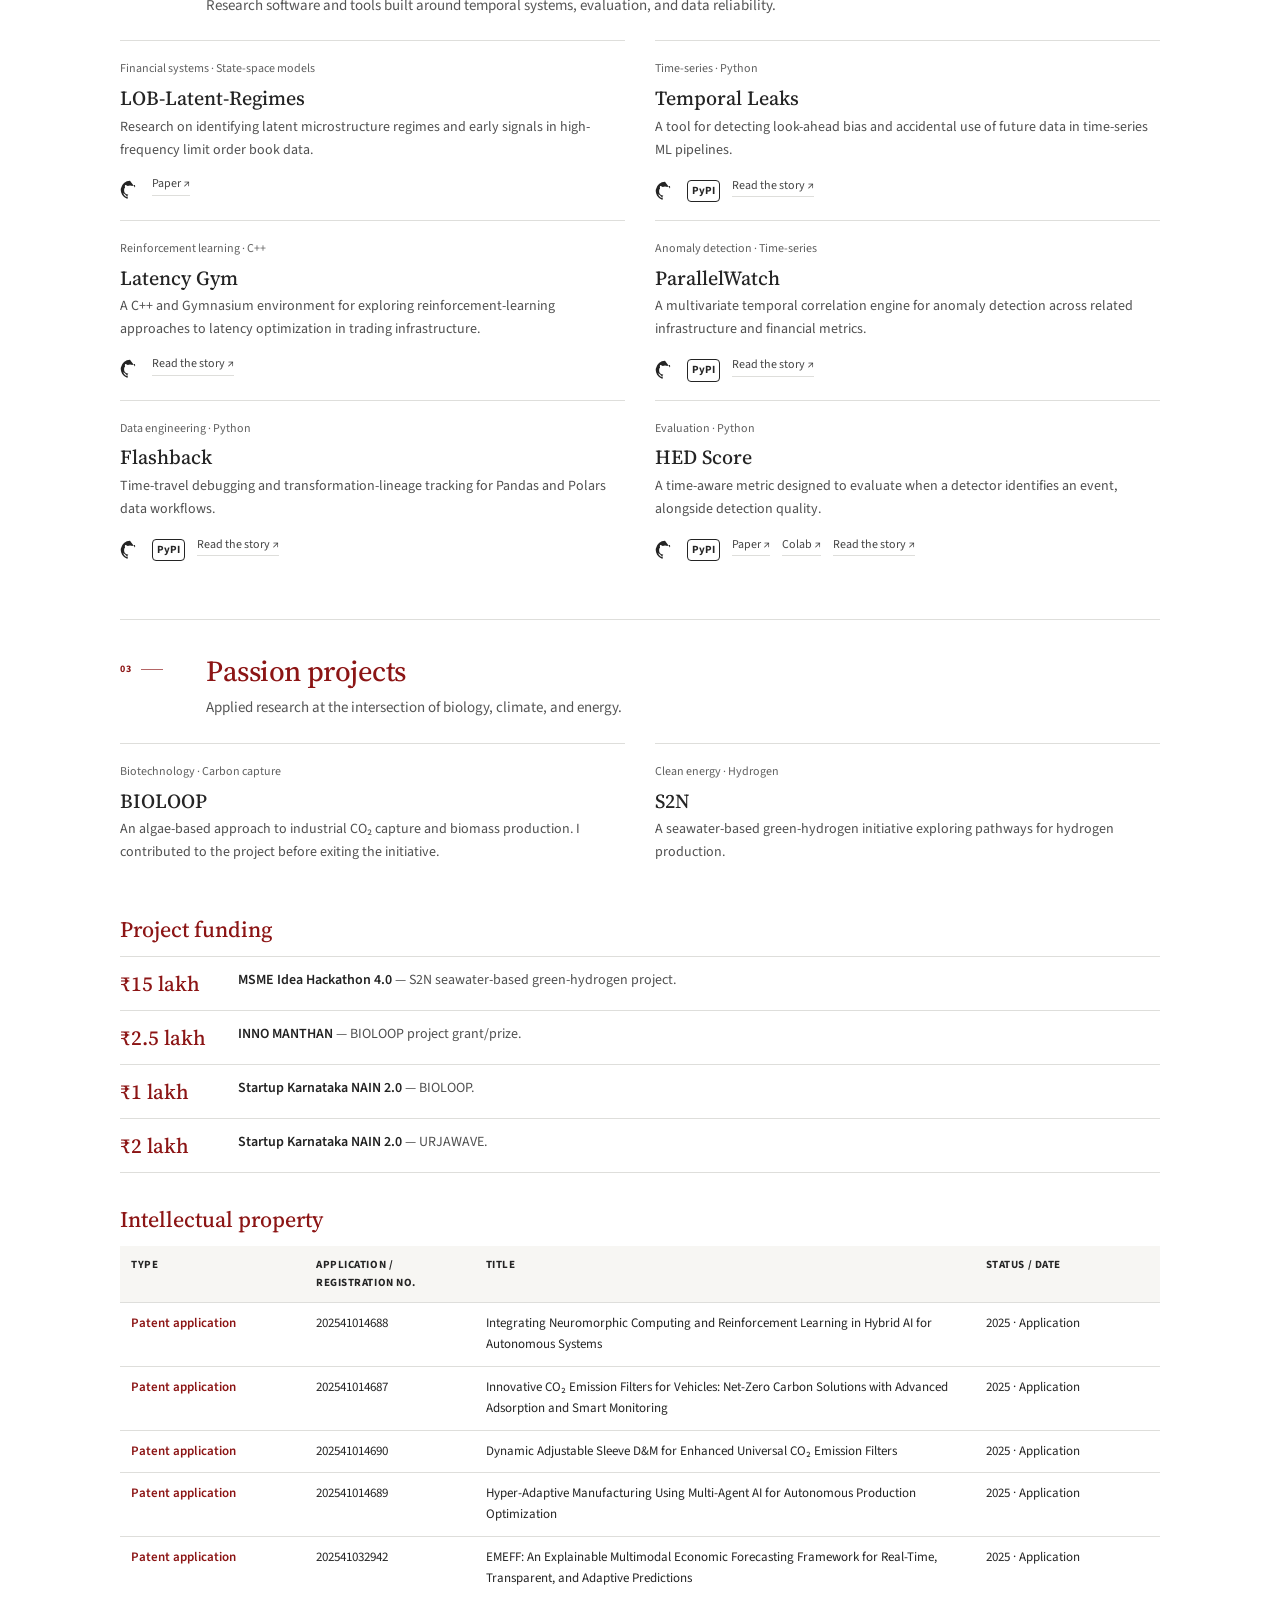
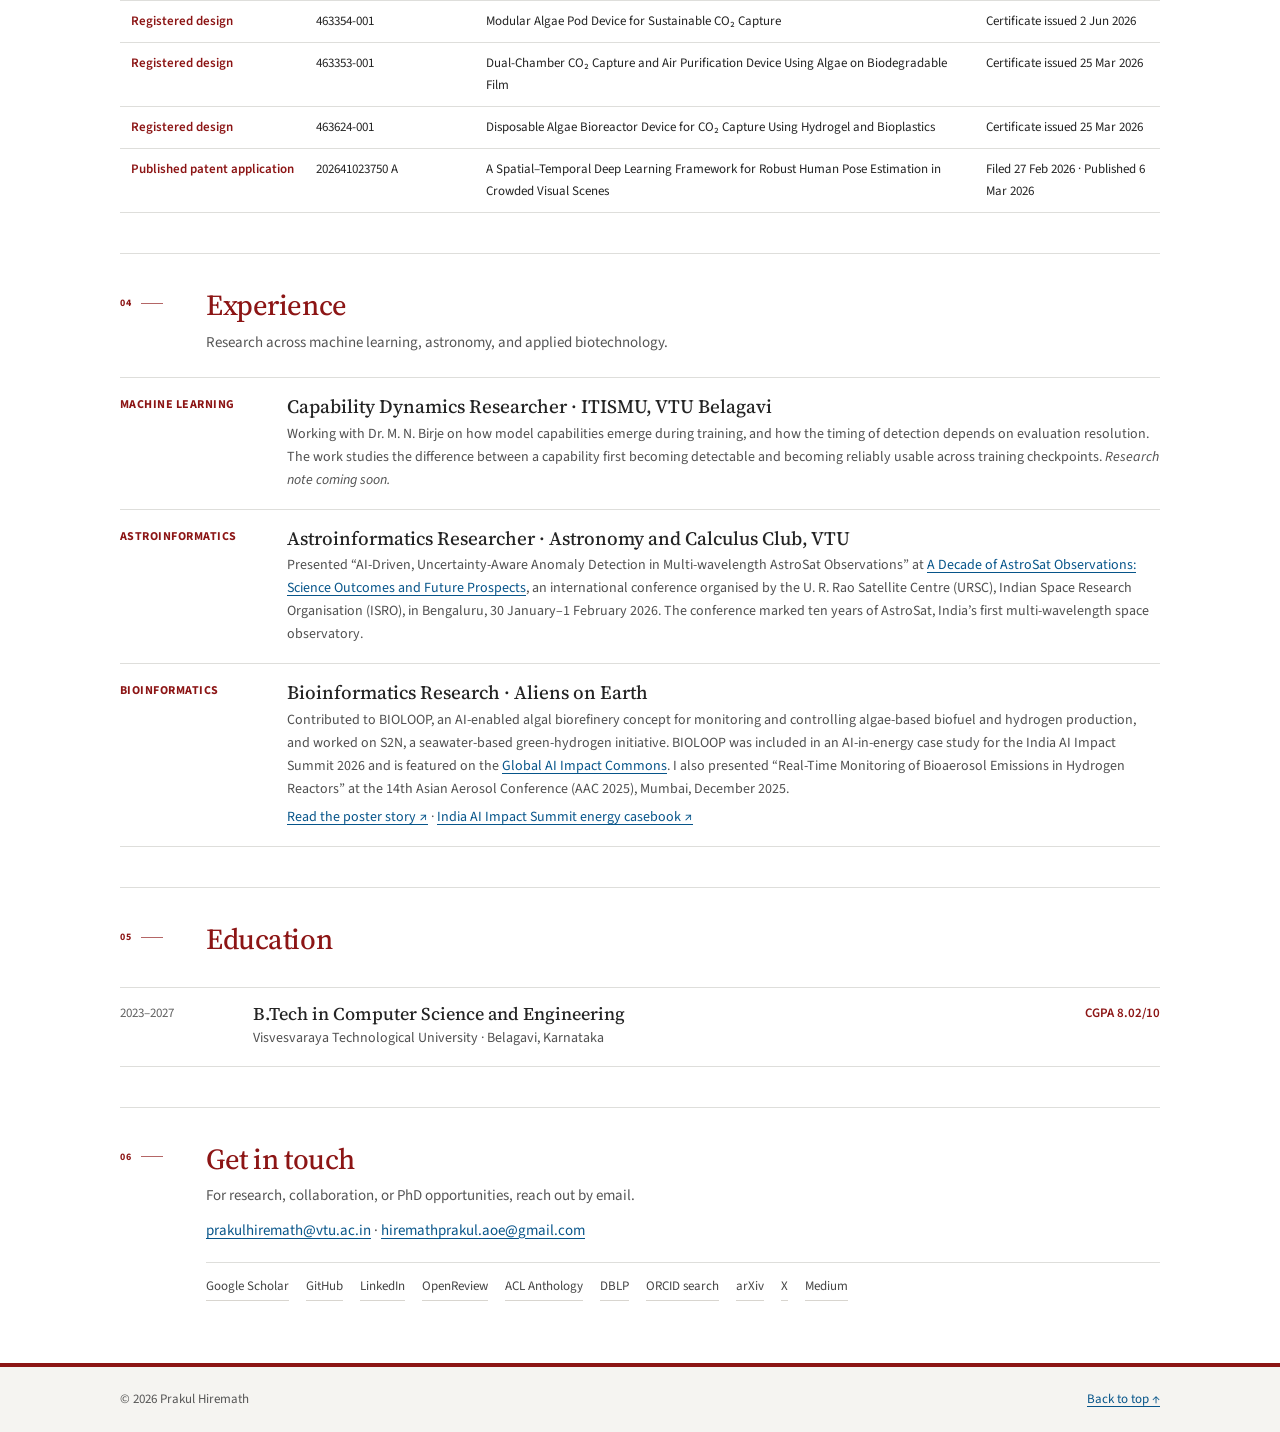
==== commit 1c6a3255: "Update contact section with additional links" ====
--- a/index.html
+++ b/index.html
@@ -82,7 +82,7 @@
 
   <section class="section" id="education"><div class="section-head"><div class="section-no">05</div><div><h2>Education</h2></div></div><div class="education"><article class="edu"><div class="years">2023–2027</div><div><h3>B.Tech in Computer Science and Engineering</h3><p>Visvesvaraya Technological University · Belagavi, Karnataka</p></div><div class="result">CGPA 8.02/10</div></article></div></section>
 
-  <section class="section" id="contact"><div class="section-head"><div class="section-no">06</div><div><h2>Get in touch</h2><p class="intro">For research, collaboration, or PhD opportunities, reach out by email.</p><p class="intro" style="margin-top:10px"><a href="mailto:prakulhiremath@vtu.ac.in">prakulhiremath@vtu.ac.in</a> · <a href="mailto:hiremathprakul.aoe@gmail.com">hiremathprakul.aoe@gmail.com</a></p><nav class="profile-links" aria-label="All professional and research profiles"><a href="https://scholar.google.com/citations?user=ERbZUdoAAAAJ" target="_blank" rel="noopener">Google Scholar</a><a href="https://github.com/prakulhiremath" target="_blank" rel="noopener">GitHub</a><a href="https://www.linkedin.com/in/prakulhiremath/" target="_blank" rel="noopener">LinkedIn</a><a href="https://openreview.net/profile?id=%7EPRAKUL_SUNIL_HIREMATH2" target="_blank" rel="noopener">OpenReview</a><a href="https://aclanthology.org/people/prakul-hiremath/unverified/" target="_blank" rel="noopener">ACL Anthology</a><a href="https://dblp.org/search?q=Prakul%20Hiremath" target="_blank" rel="noopener">DBLP</a><a href="https://orcid.org/0009-0007-9744-3519" target="_blank" rel="noopener">ORCID search</a><a href="https://x.com/PrakulHiremath" target="_blank" rel="noopener">X</a><a href="https://medium.com/@prakulhiremath" target="_blank" rel="noopener">Medium</a></nav></div></div></section>
+  <section class="section" id="contact"><div class="section-head"><div class="section-no">06</div><div><h2>Get in touch</h2><p class="intro">For research, collaboration, or PhD opportunities, reach out by email.</p><p class="intro" style="margin-top:10px"><a href="mailto:prakulhiremath@vtu.ac.in">prakulhiremath@vtu.ac.in</a> · <a href="mailto:hiremathprakul.aoe@gmail.com">hiremathprakul.aoe@gmail.com</a></p><nav class="profile-links" aria-label="All professional and research profiles"><a href="https://scholar.google.com/citations?user=ERbZUdoAAAAJ" target="_blank" rel="noopener">Google Scholar</a><a href="https://github.com/prakulhiremath" target="_blank" rel="noopener">GitHub</a><a href="https://www.linkedin.com/in/prakulhiremath/" target="_blank" rel="noopener">LinkedIn</a><a href="https://openreview.net/profile?id=%7EPRAKUL_SUNIL_HIREMATH2" target="_blank" rel="noopener">OpenReview</a><a href="https://aclanthology.org/people/prakul-hiremath/unverified/" target="_blank" rel="noopener">ACL Anthology</a><a href="https://dblp.org/search?q=Prakul%20Hiremath" target="_blank" rel="noopener">DBLP</a><a href="https://orcid.org/0009-0007-9744-3519" target="_blank" rel="noopener">ORCID search</a><a href="https://arxiv.org/a/hiremath_p_1.html" target="_blank" rel="noopener">arXiv</a><a href="https://x.com/PrakulHiremath" target="_blank" rel="noopener">X</a><a href="https://medium.com/@prakulhiremath" target="_blank" rel="noopener">Medium</a></nav></div></div></section>
 </main>
 <footer><div class="wrap foot"><span>© 2026 Prakul Hiremath</span><a href="#home">Back to top ↑</a></div></footer>
 </body>
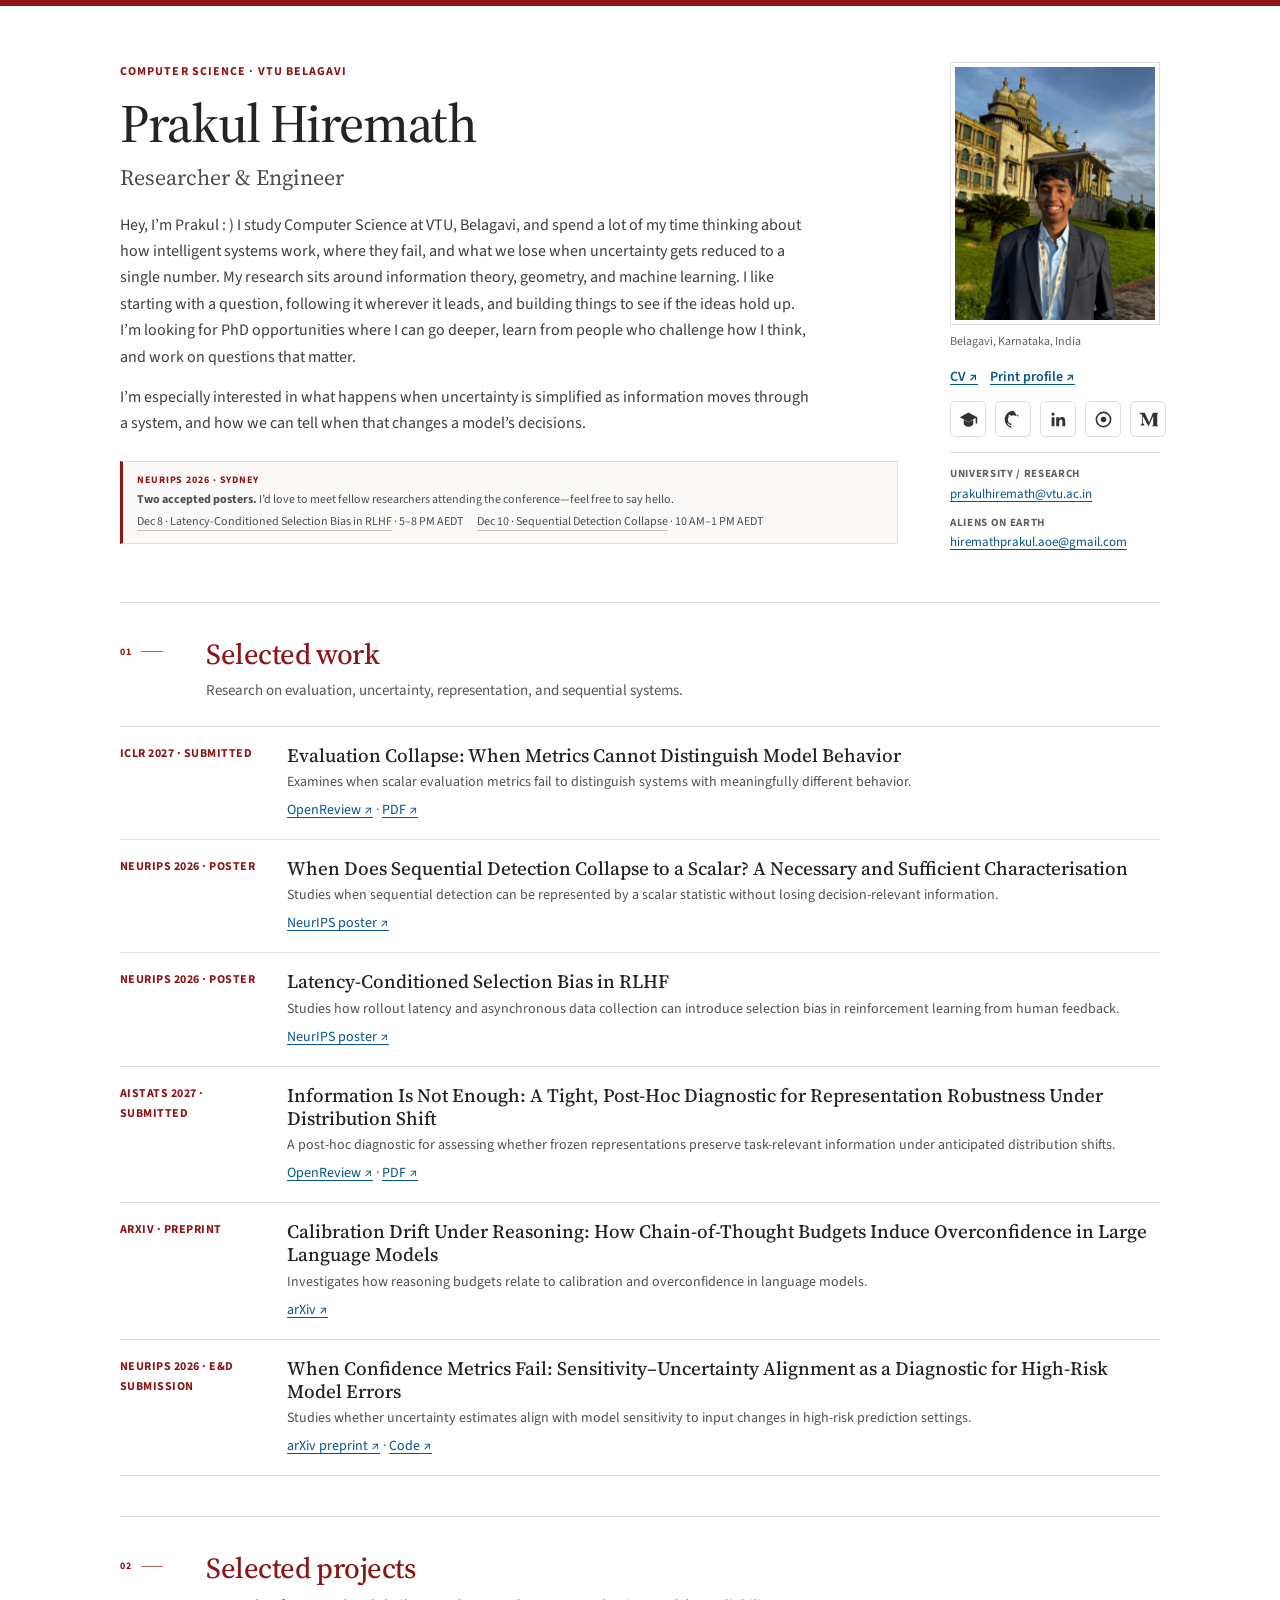
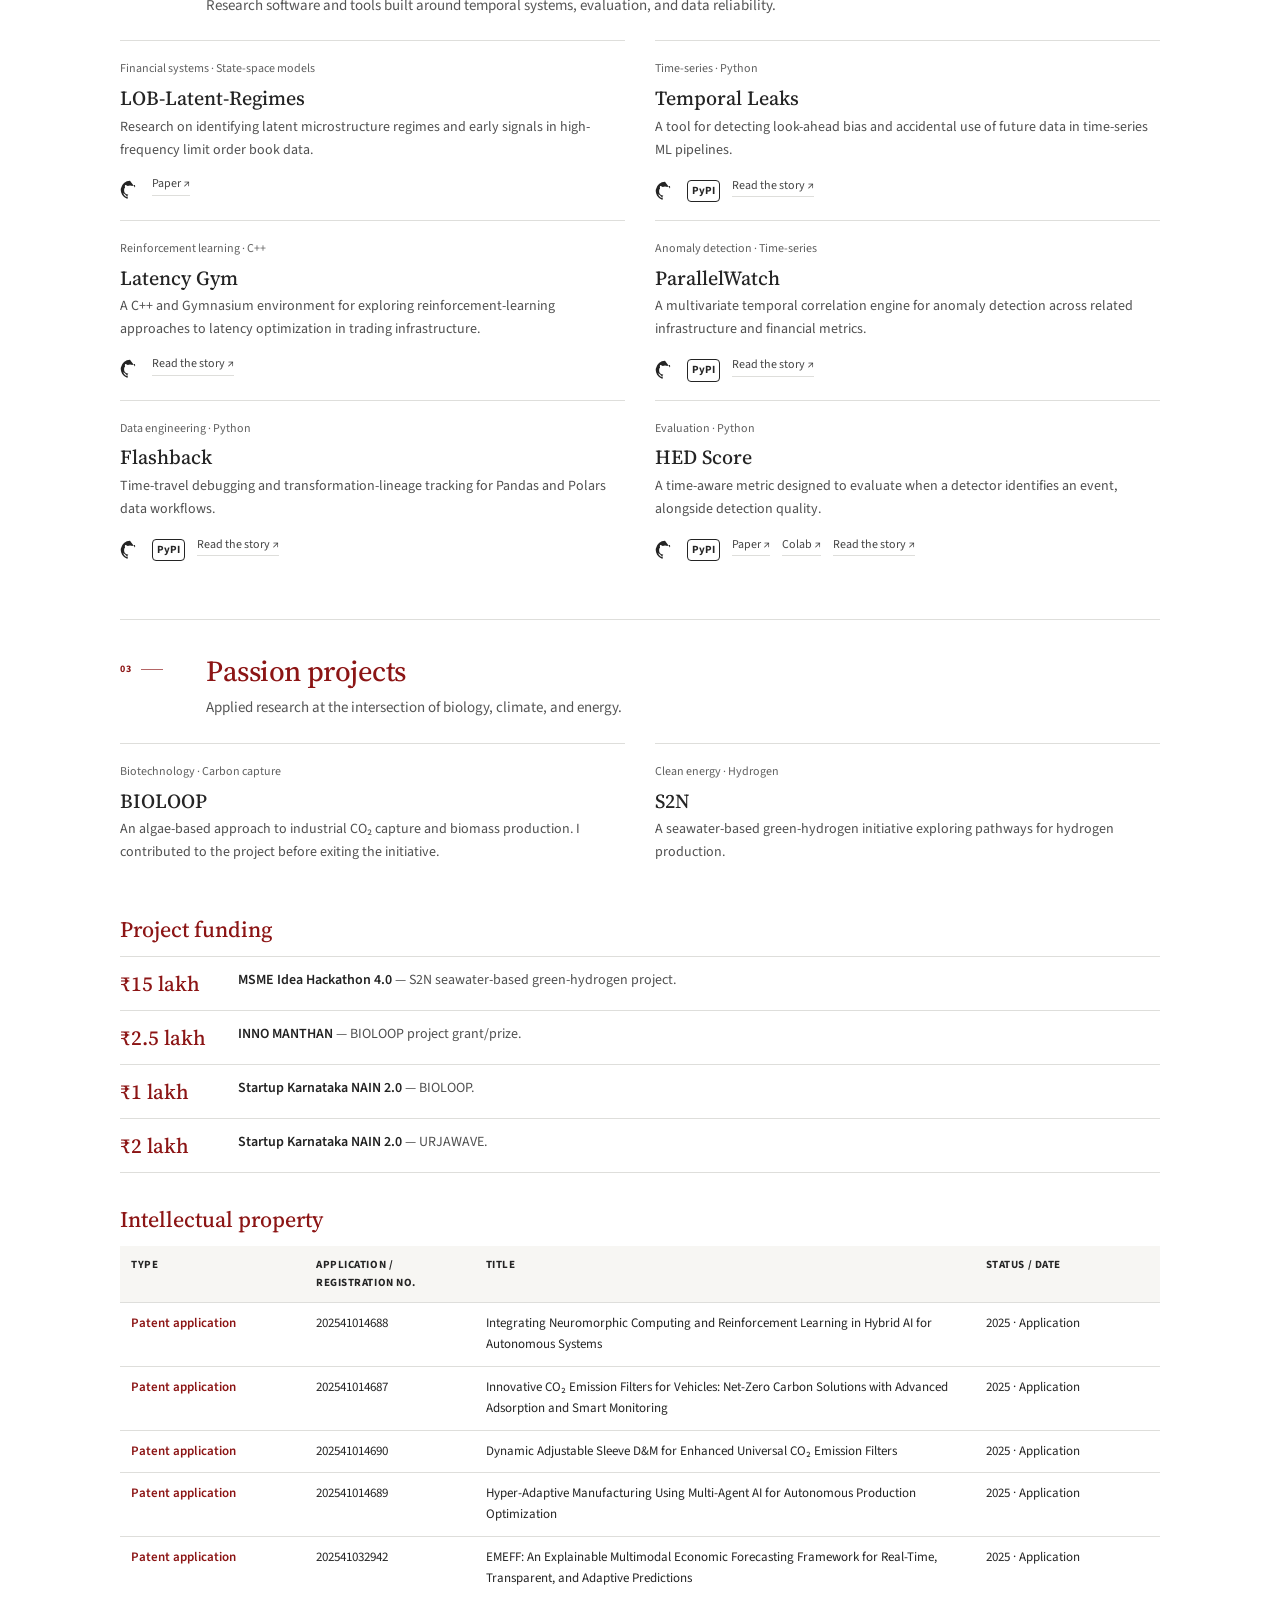
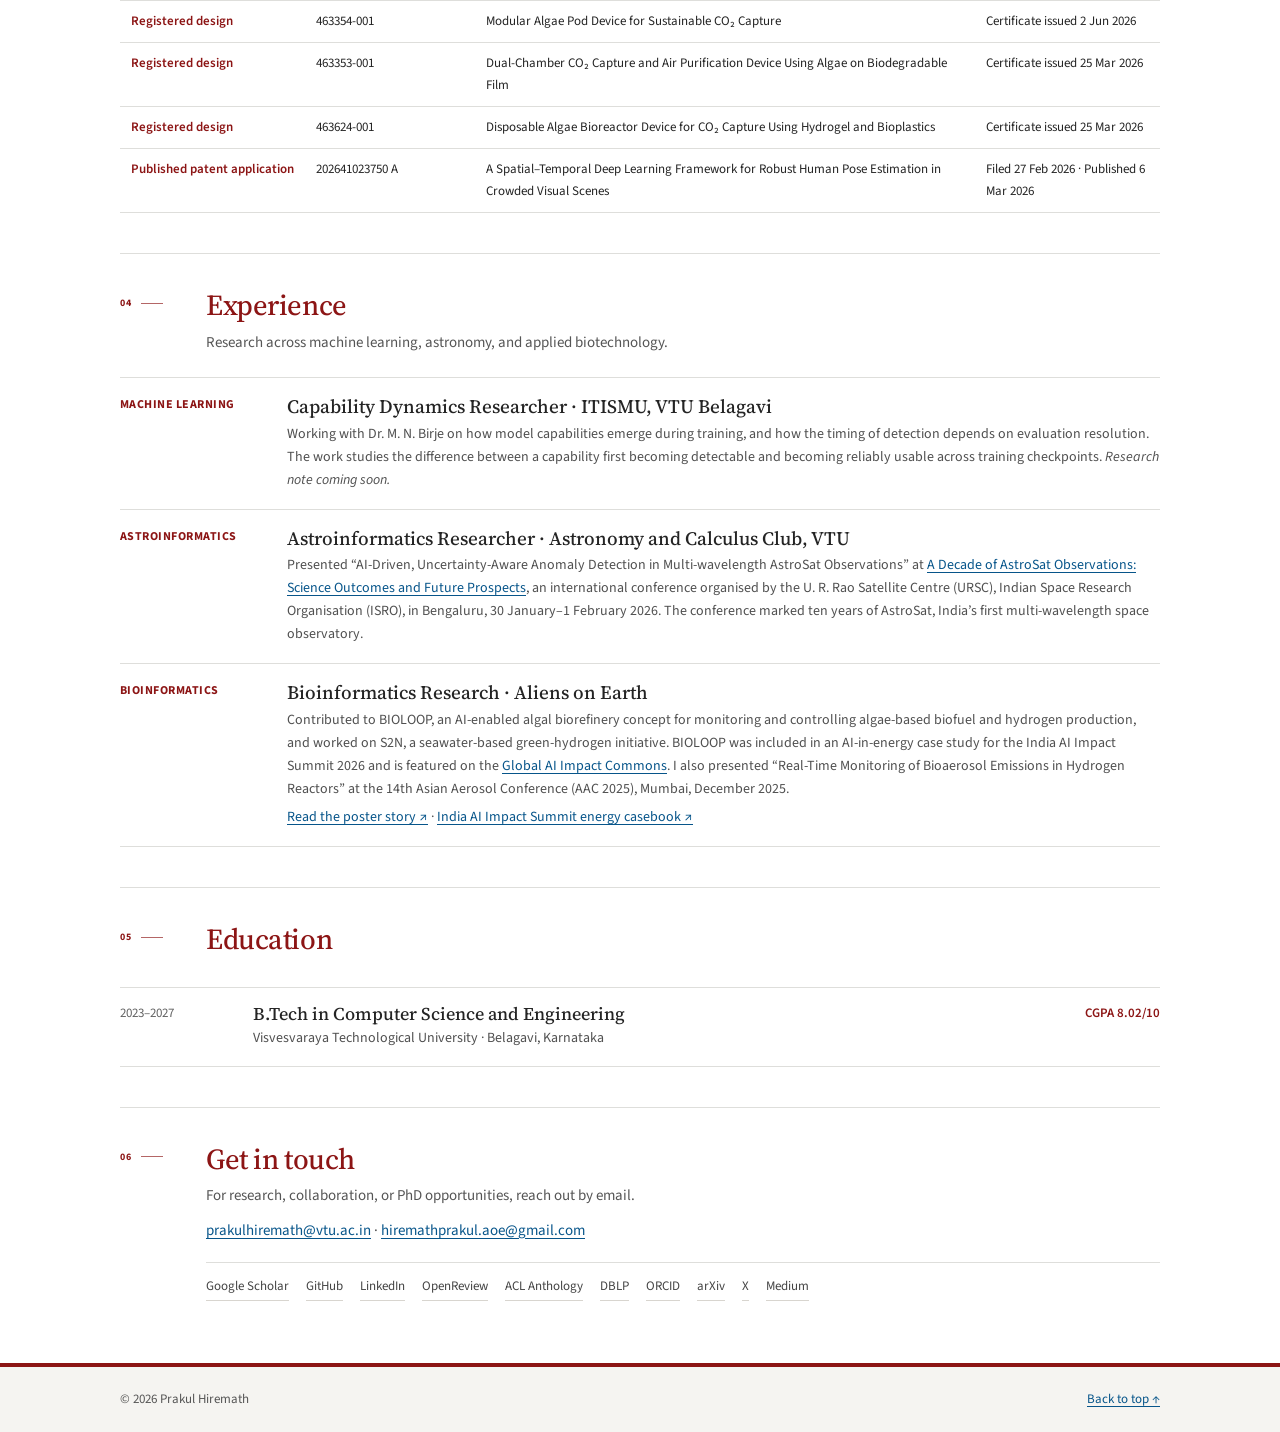
==== commit 82f7f6c6: "Update index.html" ====
--- a/index.html
+++ b/index.html
@@ -82,7 +82,7 @@
 
   <section class="section" id="education"><div class="section-head"><div class="section-no">05</div><div><h2>Education</h2></div></div><div class="education"><article class="edu"><div class="years">2023–2027</div><div><h3>B.Tech in Computer Science and Engineering</h3><p>Visvesvaraya Technological University · Belagavi, Karnataka</p></div><div class="result">CGPA 8.02/10</div></article></div></section>
 
-  <section class="section" id="contact"><div class="section-head"><div class="section-no">06</div><div><h2>Get in touch</h2><p class="intro">For research, collaboration, or PhD opportunities, reach out by email.</p><p class="intro" style="margin-top:10px"><a href="mailto:prakulhiremath@vtu.ac.in">prakulhiremath@vtu.ac.in</a> · <a href="mailto:hiremathprakul.aoe@gmail.com">hiremathprakul.aoe@gmail.com</a></p><nav class="profile-links" aria-label="All professional and research profiles"><a href="https://scholar.google.com/citations?user=ERbZUdoAAAAJ" target="_blank" rel="noopener">Google Scholar</a><a href="https://github.com/prakulhiremath" target="_blank" rel="noopener">GitHub</a><a href="https://www.linkedin.com/in/prakulhiremath/" target="_blank" rel="noopener">LinkedIn</a><a href="https://openreview.net/profile?id=%7EPRAKUL_SUNIL_HIREMATH2" target="_blank" rel="noopener">OpenReview</a><a href="https://aclanthology.org/people/prakul-hiremath/unverified/" target="_blank" rel="noopener">ACL Anthology</a><a href="https://dblp.org/search?q=Prakul%20Hiremath" target="_blank" rel="noopener">DBLP</a><a href="https://orcid.org/0009-0007-9744-3519" target="_blank" rel="noopener">ORCID search</a><a href="https://arxiv.org/a/hiremath_p_1.html" target="_blank" rel="noopener">arXiv</a><a href="https://x.com/PrakulHiremath" target="_blank" rel="noopener">X</a><a href="https://medium.com/@prakulhiremath" target="_blank" rel="noopener">Medium</a></nav></div></div></section>
+  <section class="section" id="contact"><div class="section-head"><div class="section-no">06</div><div><h2>Get in touch</h2><p class="intro">For research, collaboration, or PhD opportunities, reach out by email.</p><p class="intro" style="margin-top:10px"><a href="mailto:prakulhiremath@vtu.ac.in">prakulhiremath@vtu.ac.in</a> · <a href="mailto:hiremathprakul.aoe@gmail.com">hiremathprakul.aoe@gmail.com</a></p><nav class="profile-links" aria-label="All professional and research profiles"><a href="https://scholar.google.com/citations?user=ERbZUdoAAAAJ" target="_blank" rel="noopener">Google Scholar</a><a href="https://github.com/prakulhiremath" target="_blank" rel="noopener">GitHub</a><a href="https://www.linkedin.com/in/prakulhiremath/" target="_blank" rel="noopener">LinkedIn</a><a href="https://openreview.net/profile?id=%7EPRAKUL_SUNIL_HIREMATH2" target="_blank" rel="noopener">OpenReview</a><a href="https://aclanthology.org/people/prakul-hiremath/unverified/" target="_blank" rel="noopener">ACL Anthology</a><a href="https://dblp.org/search?q=Prakul%20Hiremath" target="_blank" rel="noopener">DBLP</a><a href="https://orcid.org/0009-0007-9744-3519" target="_blank" rel="noopener">ORCID</a><a href="https://arxiv.org/a/hiremath_p_1.html" target="_blank" rel="noopener">arXiv</a><a href="https://x.com/PrakulHiremath" target="_blank" rel="noopener">X</a><a href="https://medium.com/@prakulhiremath" target="_blank" rel="noopener">Medium</a></nav></div></div></section>
 </main>
 <footer><div class="wrap foot"><span>© 2026 Prakul Hiremath</span><a href="#home">Back to top ↑</a></div></footer>
 </body>
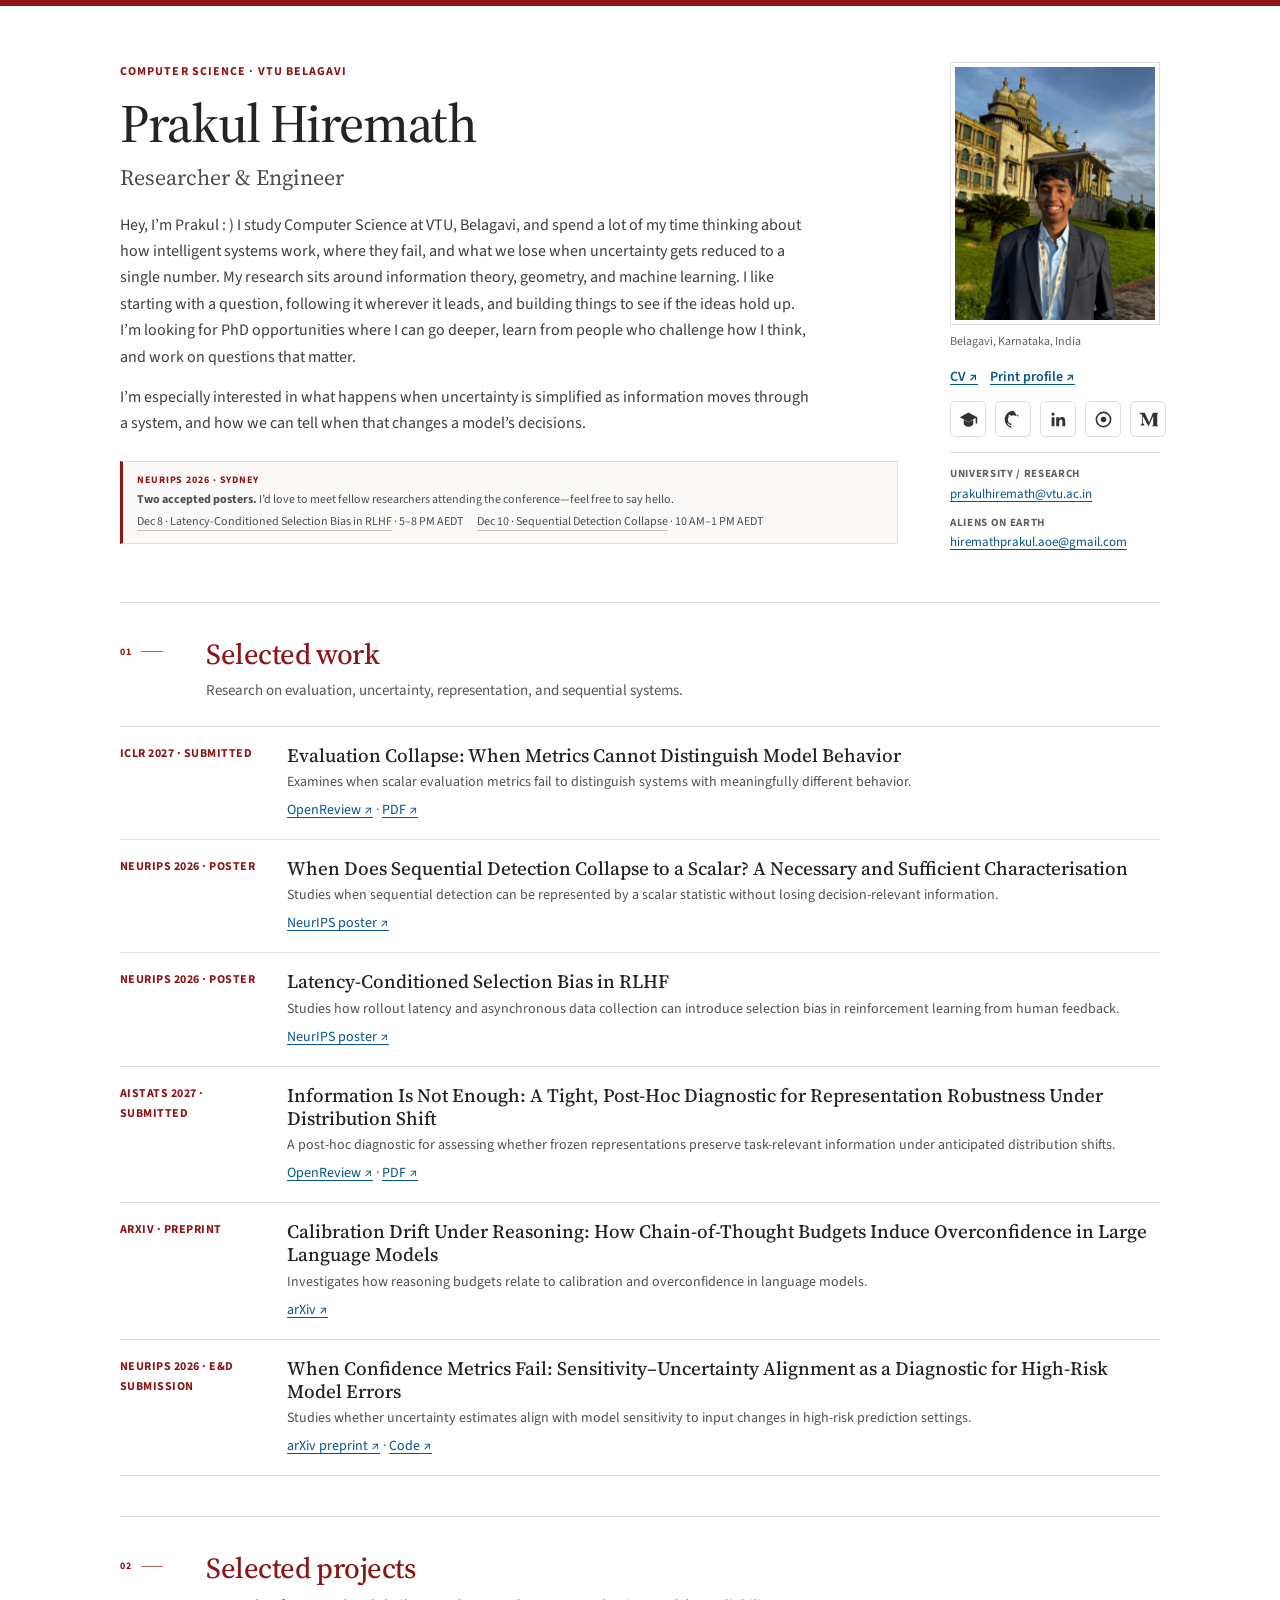
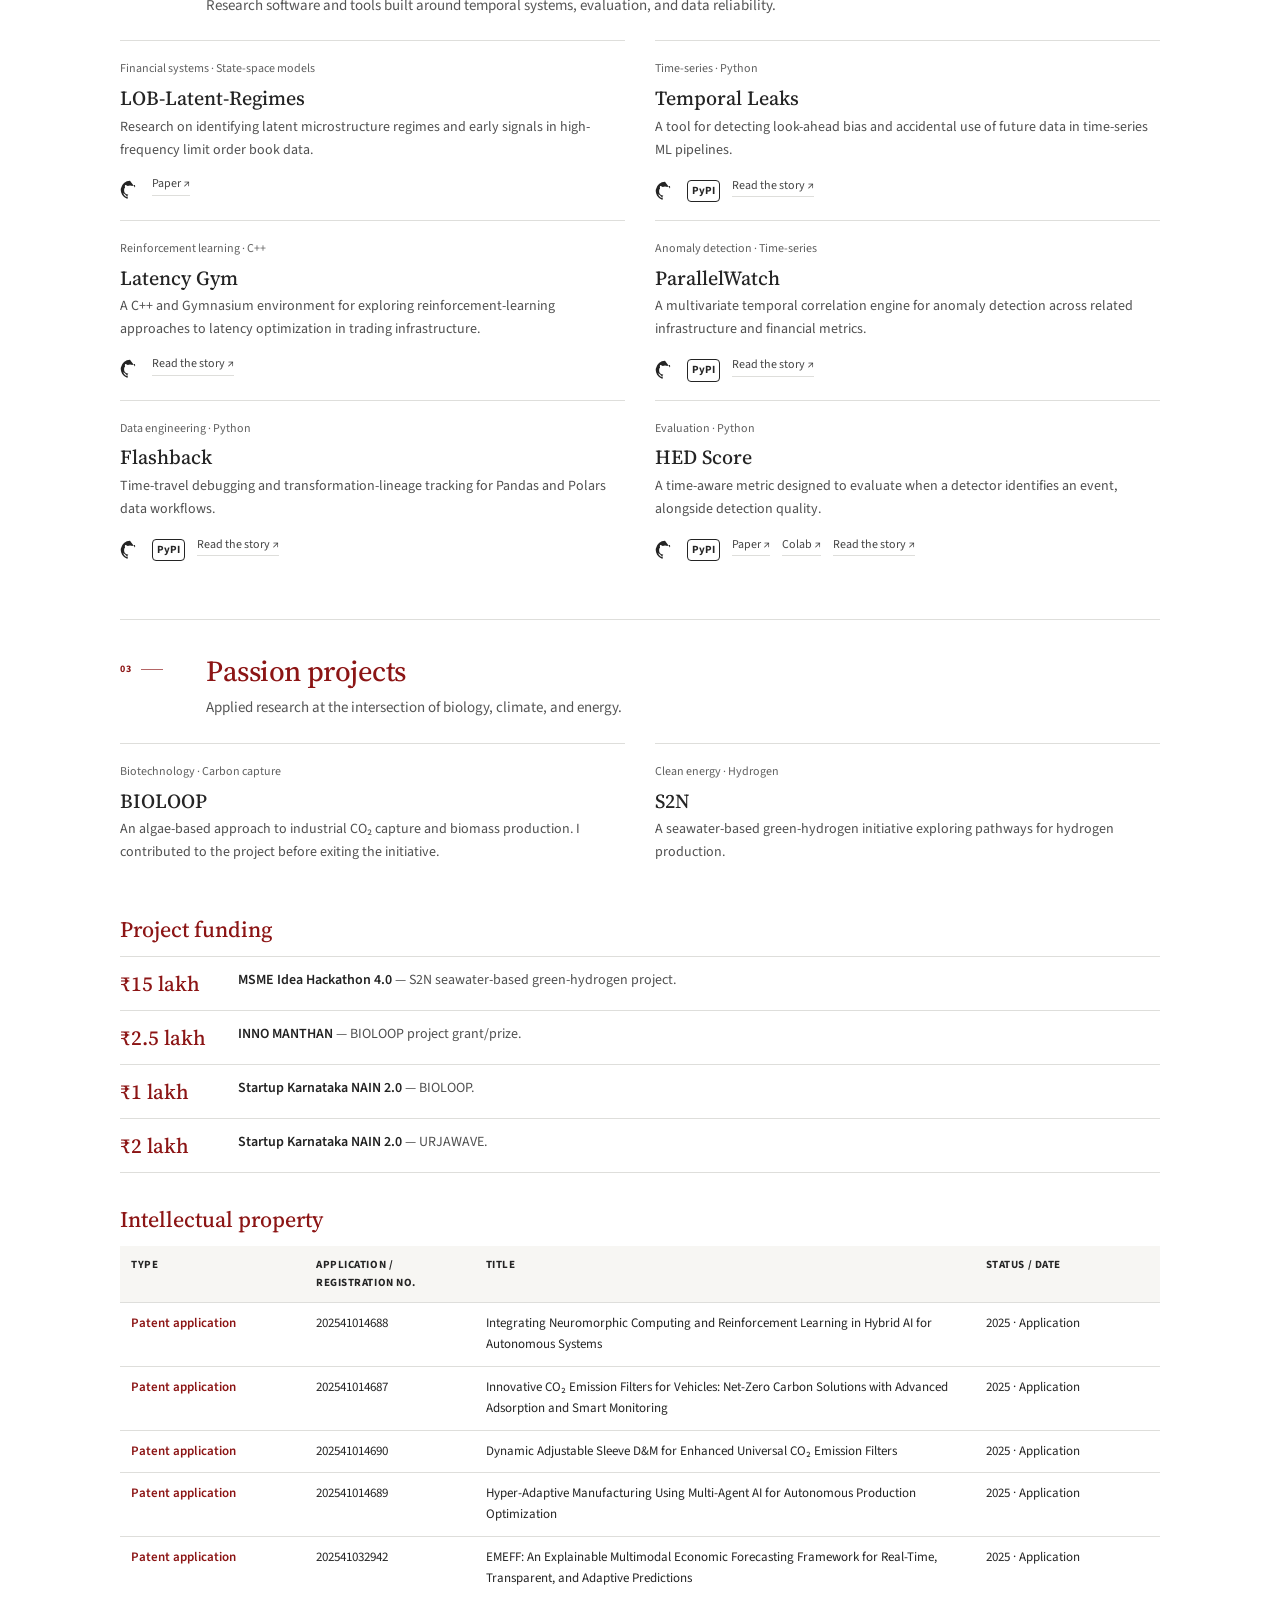
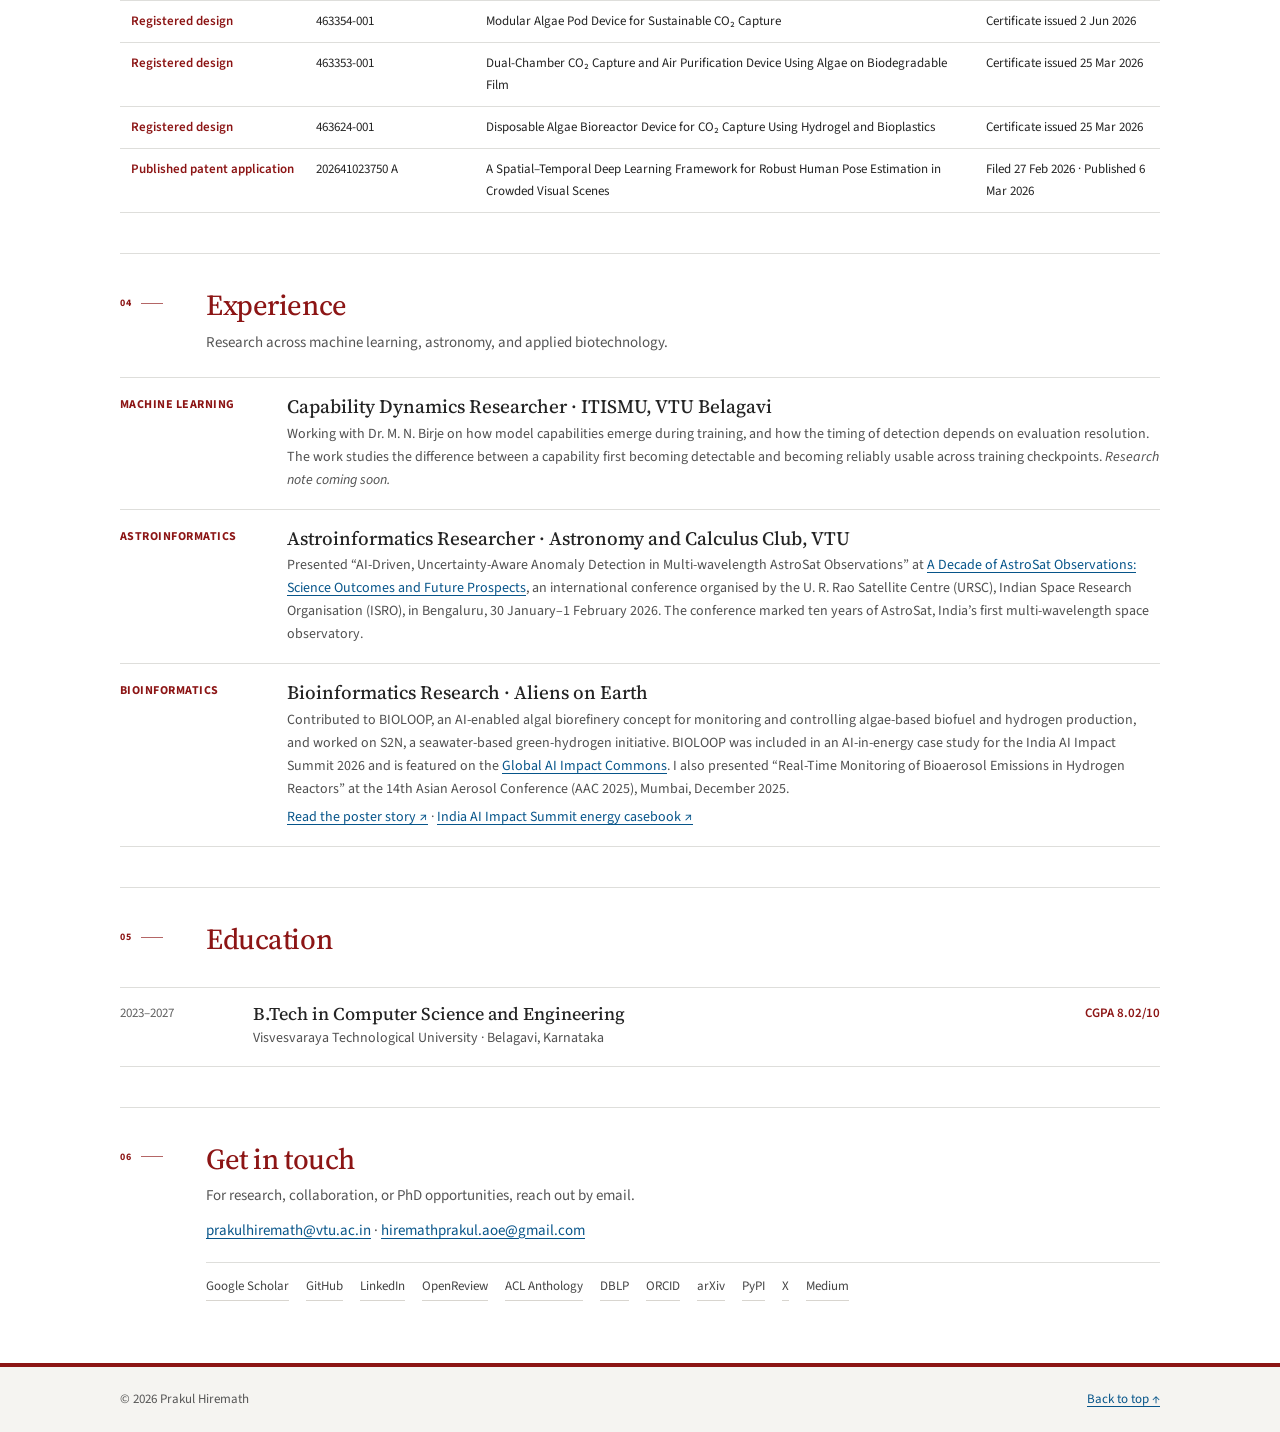
==== commit dfd52082: "Update index.html" ====
--- a/index.html
+++ b/index.html
@@ -82,7 +82,7 @@
 
   <section class="section" id="education"><div class="section-head"><div class="section-no">05</div><div><h2>Education</h2></div></div><div class="education"><article class="edu"><div class="years">2023–2027</div><div><h3>B.Tech in Computer Science and Engineering</h3><p>Visvesvaraya Technological University · Belagavi, Karnataka</p></div><div class="result">CGPA 8.02/10</div></article></div></section>
 
-  <section class="section" id="contact"><div class="section-head"><div class="section-no">06</div><div><h2>Get in touch</h2><p class="intro">For research, collaboration, or PhD opportunities, reach out by email.</p><p class="intro" style="margin-top:10px"><a href="mailto:prakulhiremath@vtu.ac.in">prakulhiremath@vtu.ac.in</a> · <a href="mailto:hiremathprakul.aoe@gmail.com">hiremathprakul.aoe@gmail.com</a></p><nav class="profile-links" aria-label="All professional and research profiles"><a href="https://scholar.google.com/citations?user=ERbZUdoAAAAJ" target="_blank" rel="noopener">Google Scholar</a><a href="https://github.com/prakulhiremath" target="_blank" rel="noopener">GitHub</a><a href="https://www.linkedin.com/in/prakulhiremath/" target="_blank" rel="noopener">LinkedIn</a><a href="https://openreview.net/profile?id=%7EPRAKUL_SUNIL_HIREMATH2" target="_blank" rel="noopener">OpenReview</a><a href="https://aclanthology.org/people/prakul-hiremath/unverified/" target="_blank" rel="noopener">ACL Anthology</a><a href="https://dblp.org/search?q=Prakul%20Hiremath" target="_blank" rel="noopener">DBLP</a><a href="https://orcid.org/0009-0007-9744-3519" target="_blank" rel="noopener">ORCID</a><a href="https://arxiv.org/a/hiremath_p_1.html" target="_blank" rel="noopener">arXiv</a><a href="https://x.com/PrakulHiremath" target="_blank" rel="noopener">X</a><a href="https://medium.com/@prakulhiremath" target="_blank" rel="noopener">Medium</a></nav></div></div></section>
+  <section class="section" id="contact"><div class="section-head"><div class="section-no">06</div><div><h2>Get in touch</h2><p class="intro">For research, collaboration, or PhD opportunities, reach out by email.</p><p class="intro" style="margin-top:10px"><a href="mailto:prakulhiremath@vtu.ac.in">prakulhiremath@vtu.ac.in</a> · <a href="mailto:hiremathprakul.aoe@gmail.com">hiremathprakul.aoe@gmail.com</a></p><nav class="profile-links" aria-label="All professional and research profiles"><a href="https://scholar.google.com/citations?user=ERbZUdoAAAAJ" target="_blank" rel="noopener">Google Scholar</a><a href="https://github.com/prakulhiremath" target="_blank" rel="noopener">GitHub</a><a href="https://www.linkedin.com/in/prakulhiremath/" target="_blank" rel="noopener">LinkedIn</a><a href="https://openreview.net/profile?id=%7EPRAKUL_SUNIL_HIREMATH2" target="_blank" rel="noopener">OpenReview</a><a href="https://aclanthology.org/people/prakul-hiremath/unverified/" target="_blank" rel="noopener">ACL Anthology</a><a href="https://dblp.org/search?q=Prakul%20Hiremath" target="_blank" rel="noopener">DBLP</a><a href="https://orcid.org/0009-0007-9744-3519" target="_blank" rel="noopener">ORCID</a><a href="https://arxiv.org/a/hiremath_p_1.html" target="_blank" rel="noopener">arXiv</a><a href="https://pypi.org/user/prakul/" target="_blank" rel="noopener">PyPI</a><a href="https://x.com/PrakulHiremath" target="_blank" rel="noopener">X</a><a href="https://medium.com/@prakulhiremath" target="_blank" rel="noopener">Medium</a></nav></div></div></section>
 </main>
 <footer><div class="wrap foot"><span>© 2026 Prakul Hiremath</span><a href="#home">Back to top ↑</a></div></footer>
 </body>
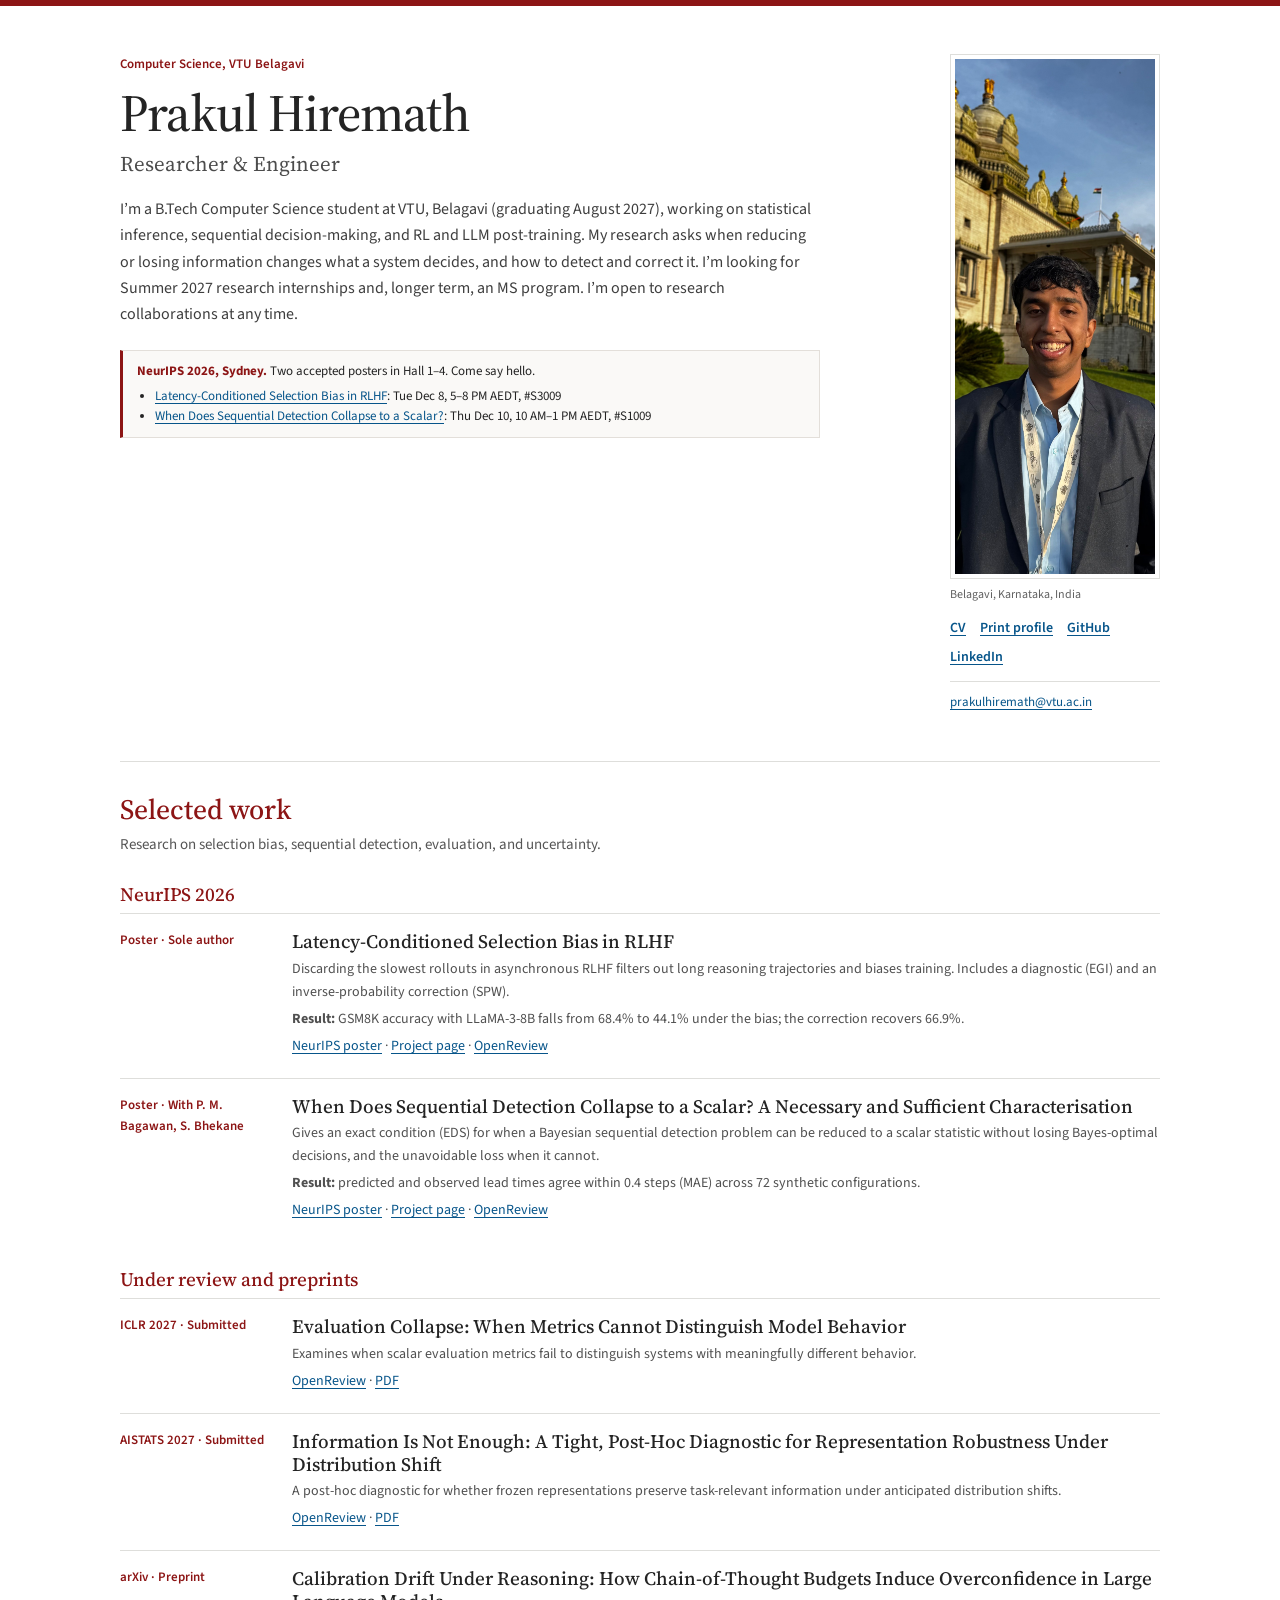
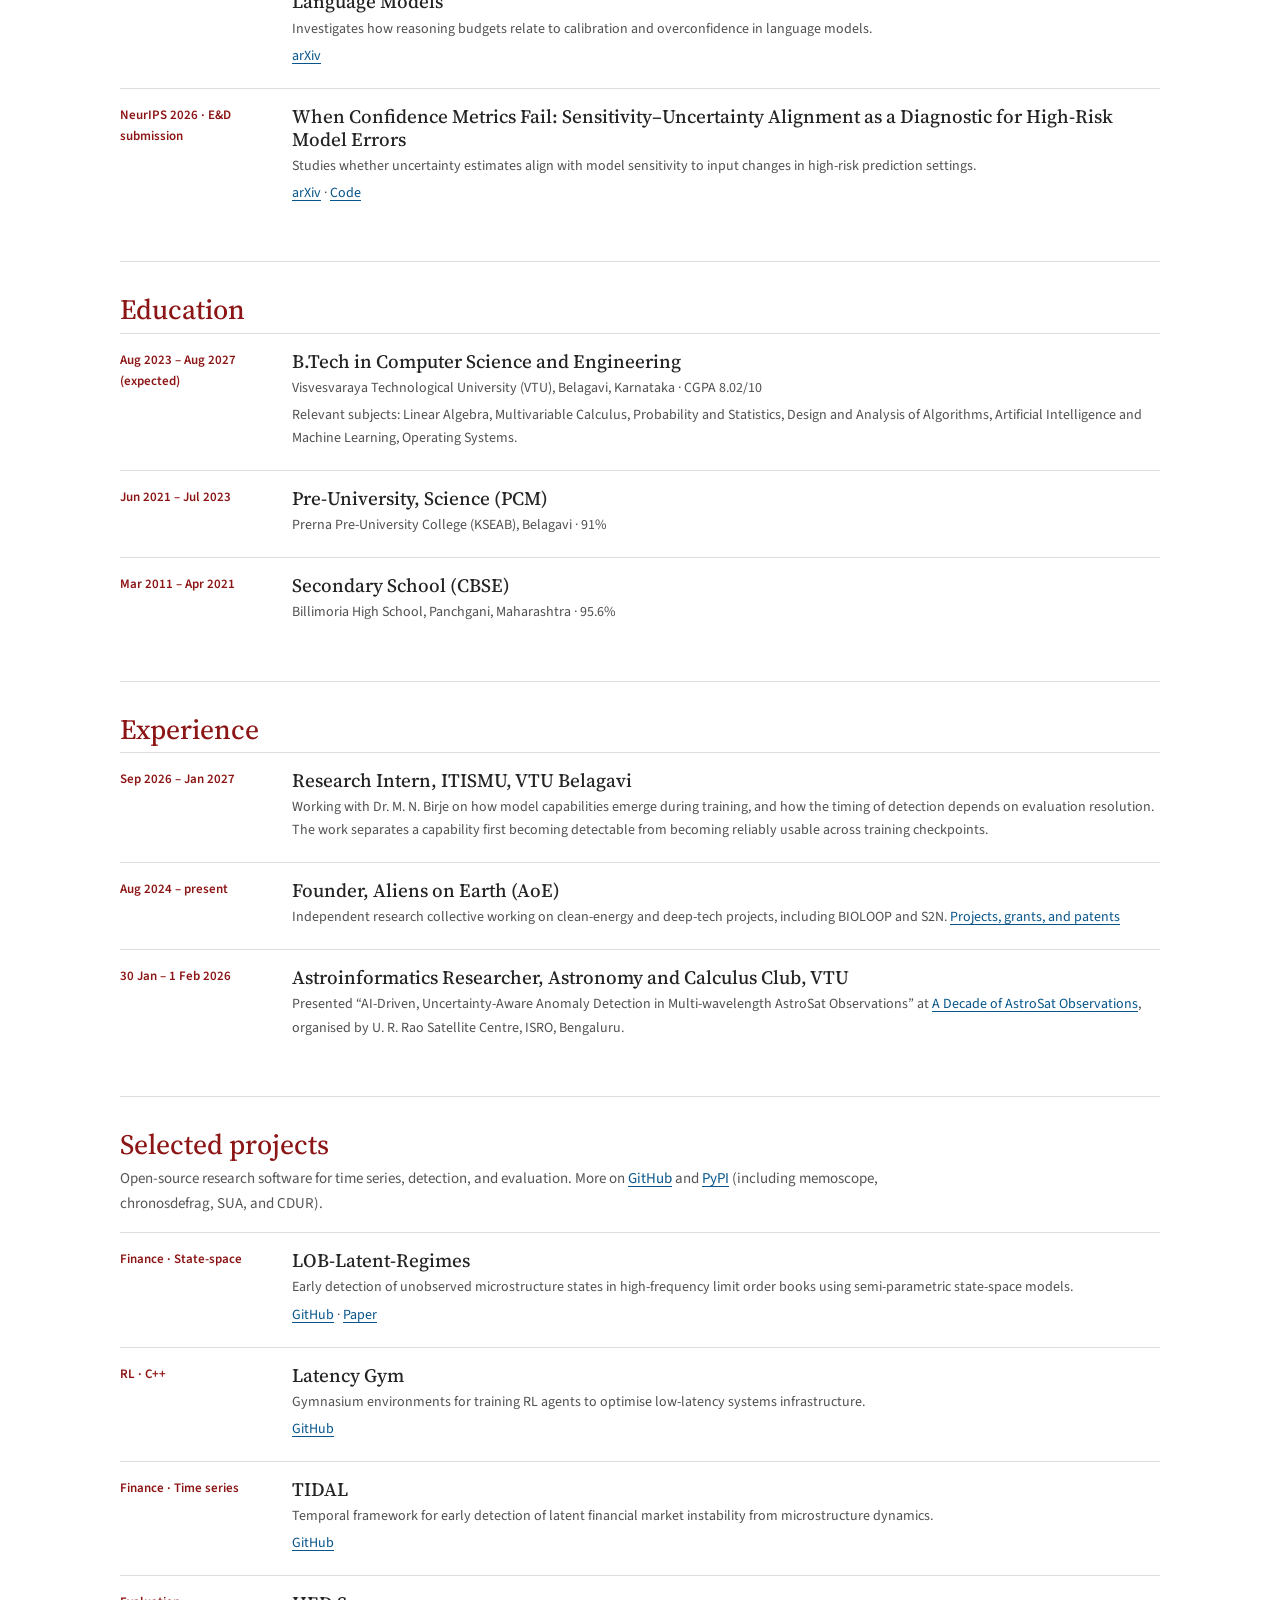
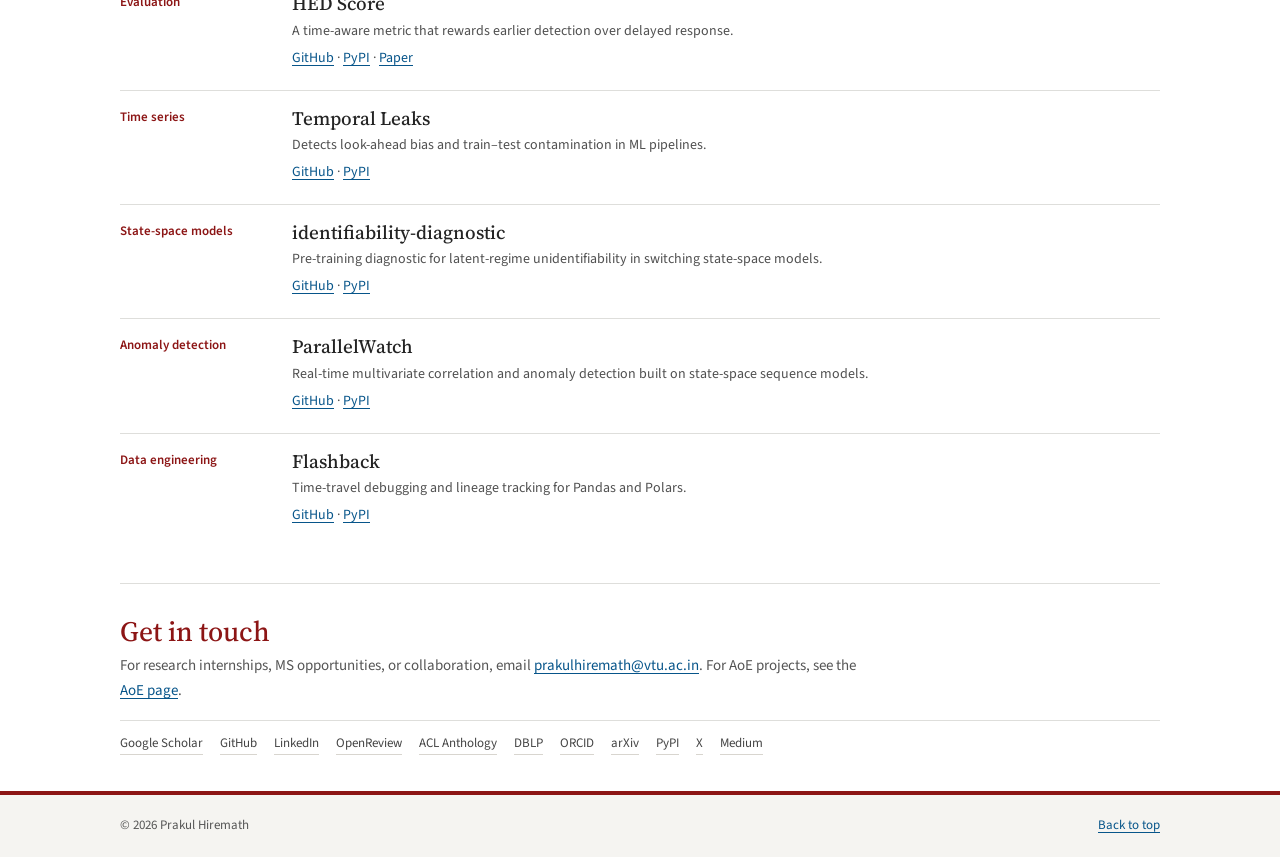
==== commit 8e58bc02: "Add files via upload" ====
--- a/index.html
+++ b/index.html
@@ -1,89 +1,135 @@
 <!doctype html>
 <html lang="en">
 <head>
-  <meta charset="utf-8">
-  <meta name="viewport" content="width=device-width, initial-scale=1">
-  <meta name="theme-color" content="#ffffff">
-  <meta name="description" content="Prakul Hiremath studies uncertainty, information loss, and sequential systems in machine learning.">
-  <title>Prakul Hiremath — Research & Engineering</title>
-  <link rel="preconnect" href="https://fonts.googleapis.com">
-  <link rel="preconnect" href="https://fonts.gstatic.com" crossorigin>
-  <link href="https://fonts.googleapis.com/css2?family=Source+Sans+3:wght@400;500;600;700&family=Source+Serif+4:opsz,wght@8..60,400;8..60,500;8..60,600&display=swap" rel="stylesheet">
-  <style>
-    :root{--red:#8c1515;--ink:#242424;--muted:#606060;--line:#dededb;--soft:#f7f6f3;--link:#07558a;--sans:'Source Sans 3',Arial,sans-serif;--serif:'Source Serif 4',Georgia,serif;--max:1040px}
-    *{box-sizing:border-box}html{scroll-behavior:smooth;scroll-padding-top:80px}body{margin:0;color:var(--ink);font:16px/1.65 var(--sans);background:#fff}a{color:var(--link);text-underline-offset:3px}a:hover{color:var(--red)}a:focus-visible{outline:3px solid #b99135;outline-offset:3px}.wrap{width:min(var(--max),calc(100% - 40px));margin:auto}.topline{height:6px;background:var(--red)}header{border-bottom:1px solid var(--line);background:#fff}.nav{min-height:68px;display:flex;align-items:center;justify-content:space-between;gap:24px}.brand{font:500 19px var(--serif);color:var(--ink);text-decoration:none;white-space:nowrap}.brand span{color:var(--red)}.navlinks{display:flex;gap:20px;flex-wrap:wrap}.navlinks a{font-size:14px;color:#333;text-decoration:none}.navlinks a:hover{text-decoration:underline;color:var(--red)}
-    .hero{display:grid;grid-template-columns:minmax(0,1fr) 210px;gap:52px;padding:56px 0 48px;align-items:start}.eyebrow,.section-no,.label{font-size:12px;letter-spacing:.09em;text-transform:uppercase;font-weight:700;color:var(--red)}h1,h2,h3{font-family:var(--serif);font-weight:500;line-height:1.22}h1{font-size:clamp(38px,5vw,54px);letter-spacing:-.025em;margin:9px 0 0}.subtitle{font:400 22px var(--serif);color:#4c4c4c;margin:5px 0 20px}.bio{max-width:690px;margin:0;color:#3e3e3e}.actions{display:flex;align-items:center;gap:17px;flex-wrap:wrap;margin-top:22px}.cv-link{font-size:14px;font-weight:600}.icons{display:flex;gap:9px;align-items:center}.icon-link{display:inline-flex;width:36px;height:36px;align-items:center;justify-content:center;border:1px solid var(--line);border-radius:5px;color:#333;text-decoration:none}.icon-link:hover{border-color:var(--red);color:var(--red);background:var(--soft)}.icon-link svg{width:19px;height:19px;fill:currentColor}.portrait{width:100%;aspect-ratio:4/5;object-fit:cover;object-position:center 30%;border:1px solid var(--line);padding:4px;background:white;display:block}.caption{font-size:12px;color:var(--muted);margin-top:7px}.contact-mini{font-size:13px;margin-top:15px;overflow-wrap:anywhere}.contact-mini span{display:block;color:var(--muted);font-size:11px;letter-spacing:.06em;text-transform:uppercase;font-weight:700;margin-top:9px}.contact-mini span:first-child{margin-top:0}
-    .section{border-top:1px solid var(--line);padding:34px 0 40px}.section-head{display:grid;grid-template-columns:64px minmax(0,1fr);gap:22px;margin-bottom:22px;align-items:start}.section-no{padding-top:7px;font-size:10px;letter-spacing:.14em;display:flex;align-items:center;gap:8px;white-space:nowrap}.section-no:after{content:"";display:block;width:22px;height:1px;background:var(--red);opacity:.65}.section h2{font-size:29px;letter-spacing:-.015em;margin:0 0 7px;color:var(--red)}.intro{margin:0;color:#555;max-width:760px;font-size:15px}.list{border-top:1px solid var(--line)}.rowitem{display:grid;grid-template-columns:145px minmax(0,1fr);gap:22px;padding:17px 0;border-bottom:1px solid var(--line)}.kind{font-size:12px;color:var(--red);font-weight:700;text-transform:uppercase;letter-spacing:.04em}.rowitem h3{font-size:19px;margin:0 0 4px}.rowitem p{font-size:14px;color:#505050;margin:0}.rowitem p+p{margin-top:5px}.project-grid{display:grid;grid-template-columns:repeat(2,minmax(0,1fr));gap:0 30px}.project{padding:18px 0;border-top:1px solid var(--line)}.project h3{font-size:20px;margin:0 0 5px}.project p{font-size:14px;color:#505050;margin:0}.project .project-meta{font-size:12px;color:var(--muted);margin-bottom:7px}.project-link{display:inline-flex;margin-top:9px;color:var(--ink);text-decoration:none}.project-link svg{width:20px;height:20px;fill:currentColor}.text-link{font-size:12px;color:#444;text-decoration:none;border-bottom:1px solid var(--line);padding-bottom:1px}.text-link:hover{color:var(--red);border-color:var(--red)}.project-link:hover{color:var(--red)}.project-links{display:flex;gap:12px;align-items:center;margin-top:9px}.pypi-mark{font-size:11px;font-weight:700;border:1px solid currentColor;border-radius:4px;padding:1px 4px}.hero aside{min-width:0}.hero aside .contact-mini{border-top:1px solid var(--line);padding-top:12px}.compact-note{font-size:13px;color:var(--muted);margin:16px 0 0}.neurips-note{margin:24px 0 0;padding:11px 14px 12px;border:1px solid #e3dfda;border-left:3px solid var(--red);background:#faf9f7;font-size:12px;line-height:1.5;color:#4d4d4d}.neurips-note .note-kicker{font-size:10px;font-weight:700;letter-spacing:.09em;text-transform:uppercase;color:var(--red);margin:0 0 3px}.neurips-note p{margin:0}.neurips-note a{color:inherit;text-decoration:none;border-bottom:1px solid #c9c3bc}.neurips-note a:hover{color:var(--red)}.neurips-sessions{display:flex;flex-wrap:wrap;gap:3px 14px;margin-top:4px!important}.neurips-sessions span{white-space:normal}.subhead{font:500 22px var(--serif);margin:31px 0 12px;color:var(--red)}.ip-wrap{overflow-x:auto}.ip-table{width:100%;border-collapse:collapse;font-size:13px;min-width:650px}.ip-table th{text-align:left;background:var(--soft);font-size:11px;text-transform:uppercase;letter-spacing:.05em}.ip-table th,.ip-table td{padding:10px 11px;border-bottom:1px solid var(--line);vertical-align:top}.ip-table td:first-child{white-space:nowrap;color:var(--red);font-weight:600}.grants{border-top:1px solid var(--line)}.grant{display:grid;grid-template-columns:100px minmax(0,1fr);gap:18px;padding:12px 0;border-bottom:1px solid var(--line)}.amount{font:500 21px var(--serif);white-space:nowrap;color:var(--red)}.grant p{margin:0;font-size:14px;color:#505050}.grant strong{font-weight:600;color:#222}.education{border-top:1px solid var(--line)}.edu{display:grid;grid-template-columns:115px minmax(0,1fr) 105px;gap:18px;padding:15px 0;border-bottom:1px solid var(--line)}.edu .years,.result{font-size:13px;color:var(--muted)}.edu h3{font-size:18px;margin:0 0 3px}.edu p{font-size:14px;color:#505050;margin:0}.result{text-align:right;color:var(--red);font-weight:600}.experience .rowitem{grid-template-columns:145px minmax(0,1fr)} .profile-links{display:flex;flex-wrap:wrap;gap:8px 17px;margin-top:19px;padding-top:13px;border-top:1px solid var(--line)}.profile-links a{font-size:13px;color:#444;text-decoration:none;border-bottom:1px solid #d8d5cf;padding-bottom:2px}.profile-links a:hover{color:var(--red);border-color:var(--red)}footer{border-top:4px solid var(--red);background:#f5f4f1;padding:22px 0;font-size:13px;color:#555}.foot{display:flex;justify-content:space-between;gap:15px;flex-wrap:wrap}
-    @media(max-width:720px){.hero{grid-template-columns:minmax(0,1fr) 125px;gap:20px;padding:38px 0}.section-head{grid-template-columns:52px minmax(0,1fr);gap:12px}.project-grid{grid-template-columns:1fr}.rowitem,.experience .rowitem{grid-template-columns:1fr;gap:4px}.edu{grid-template-columns:85px minmax(0,1fr);gap:10px}.result{grid-column:2;text-align:left}.grant{grid-template-columns:90px minmax(0,1fr)}}
-    @media(max-width:430px){.wrap{width:calc(100% - 28px)}.hero{grid-template-columns:1fr;gap:20px}.hero aside{max-width:220px}.hero aside .portrait{width:100%}.subtitle{font-size:19px}.bio{font-size:15px}.icon-link{width:33px;height:33px}.actions{gap:10px}.hero .contact-mini{font-size:12px}}
-    @media(prefers-reduced-motion:reduce){html{scroll-behavior:auto}}
-  </style>
+<meta charset="utf-8">
+<meta name="viewport" content="width=device-width, initial-scale=1">
+<meta name="theme-color" content="#ffffff">
+<title>Prakul Hiremath — Research & Engineering</title>
+<meta name="description" content="Prakul Hiremath: CS undergraduate at VTU with two NeurIPS 2026 papers on selection bias in RLHF and sequential detection. Seeking Summer 2027 research internships.">
+<link rel="canonical" href="https://prakulhiremath.github.io/">
+<meta property="og:type" content="website">
+<meta property="og:site_name" content="Prakul Hiremath">
+<meta property="og:title" content="Prakul Hiremath — Research & Engineering">
+<meta property="og:description" content="Two NeurIPS 2026 papers: Latency-Conditioned Selection Bias in RLHF, and When Does Sequential Detection Collapse to a Scalar?">
+<meta property="og:url" content="https://prakulhiremath.github.io/">
+<meta property="og:image" content="https://prakulhiremath.github.io/assets/prakul-portrait.jpg">
+<meta name="twitter:card" content="summary">
+<meta name="twitter:title" content="Prakul Hiremath — Research & Engineering">
+<meta name="twitter:description" content="Two NeurIPS 2026 papers on selection bias in RLHF and sequential detection.">
+<meta name="twitter:image" content="https://prakulhiremath.github.io/assets/prakul-portrait.jpg">
+<link rel="preconnect" href="https://fonts.googleapis.com">
+<link rel="preconnect" href="https://fonts.gstatic.com" crossorigin>
+<link href="https://fonts.googleapis.com/css2?family=Source+Sans+3:wght@400;500;600;700&family=Source+Serif+4:opsz,wght@8..60,400;8..60,500;8..60,600&display=swap" rel="stylesheet">
+<link rel="stylesheet" href="style.css">
 </head>
 <body>
 <div class="topline"></div>
+<main class="wrap">
 
-<main class="wrap">
-  <section class="hero" id="home">
-    <div><div class="eyebrow">Computer Science · VTU Belagavi</div><h1>Prakul Hiremath</h1><p class="subtitle">Researcher &amp; Engineer</p>
-      <p class="bio">Hey, I’m Prakul : ) I study Computer Science at VTU, Belagavi, and spend a lot of my time thinking about how intelligent systems work, where they fail, and what we lose when uncertainty gets reduced to a single number. My research sits around information theory, geometry, and machine learning. I like starting with a question, following it wherever it leads, and building things to see if the ideas hold up. I’m looking for PhD opportunities where I can go deeper, learn from people who challenge how I think, and work on questions that matter.</p>
-      <p class="bio" style="margin-top:14px">I’m especially interested in what happens when uncertainty is simplified as information moves through a system, and how we can tell when that changes a model’s decisions.</p>
-      <aside class="neurips-note" aria-label="Temporary NeurIPS 2026 announcement"><p class="note-kicker">NeurIPS 2026 · Sydney</p><p><strong>Two accepted posters.</strong> I’d love to meet fellow researchers attending the conference—feel free to say hello.</p><p class="neurips-sessions"><span><a href="https://neurips.cc/virtual/2026/loc/sydney/poster/148493" target="_blank" rel="noopener">Dec 8 · Latency-Conditioned Selection Bias in RLHF</a> <span>· 5–8 PM AEDT</span></span><span><a href="https://neurips.cc/virtual/2026/loc/sydney/poster/149453" target="_blank" rel="noopener">Dec 10 · Sequential Detection Collapse</a> <span>· 10 AM–1 PM AEDT</span></span></p></aside>
-    </div>
-    <aside><img class="portrait" src="assets/prakul-portrait.jpg" alt="Prakul Hiremath outside Vidhana Soudha in Belagavi"><div class="caption">Belagavi, Karnataka, India</div>
+<section class="hero" id="home">
+<div>
+<div class="eyebrow">Computer Science, VTU Belagavi</div>
+<h1>Prakul Hiremath</h1>
+<p class="subtitle">Researcher &amp; Engineer</p>
+<p class="bio">I’m a B.Tech Computer Science student at VTU, Belagavi (graduating August 2027), working on statistical inference, sequential decision-making, and RL and LLM post-training. My research asks when reducing or losing information changes what a system decides, and how to detect and correct it. I’m looking for Summer 2027 research internships and, longer term, an MS program. I’m open to research collaborations at any time.</p>
+<!-- NeurIPS banner: remove after Dec 12, 2026 -->
+<aside class="note" aria-label="NeurIPS 2026 posters">
+<strong>NeurIPS 2026, Sydney.</strong> Two accepted posters in Hall 1–4. Come say hello.
+<ul>
+<li><a href="https://neurips.cc/virtual/2026/loc/sydney/poster/148493" target="_blank" rel="noopener">Latency-Conditioned Selection Bias in RLHF</a>: Tue Dec 8, 5–8 PM AEDT, #S3009</li>
+<li><a href="https://neurips.cc/virtual/2026/loc/sydney/poster/149453" target="_blank" rel="noopener">When Does Sequential Detection Collapse to a Scalar?</a>: Thu Dec 10, 10 AM–1 PM AEDT, #S1009</li>
+</ul>
+</aside>
+</div>
+<aside>
+<img class="portrait" src="assets/prakul-portrait.jpg" alt="Prakul Hiremath outside Vidhana Soudha in Belagavi" width="420" height="525">
+<div class="caption">Belagavi, Karnataka, India</div>
+<div class="links"><a href="CV.pdf">CV</a><a href="profile.html">Print profile</a><a href="https://github.com/prakulhiremath" target="_blank" rel="noopener">GitHub</a><a href="https://www.linkedin.com/in/prakulhiremath/" target="_blank" rel="noopener">LinkedIn</a></div>
+<div class="mini"><a href="mailto:prakulhiremath@vtu.ac.in">prakulhiremath@vtu.ac.in</a></div>
+</aside>
+</section>
 
-      <div class="actions" style="margin-top:15px;gap:12px"><a class="cv-link" href="CV.pdf" aria-label="Curriculum vitae PDF">CV ↗</a><a class="cv-link" href="profile.html" aria-label="Print-ready academic profile">Print profile ↗</a><div class="icons" aria-label="Research and professional profiles">
-        <a class="icon-link" href="https://scholar.google.com/citations?user=ERbZUdoAAAAJ" target="_blank" rel="noopener" aria-label="Google Scholar" title="Google Scholar"><svg viewBox="0 0 24 24" aria-hidden="true"><path d="M12 3 1 9l11 6 9-4.91V17h2V9L12 3Zm-6 9.2V17c0 2.21 2.69 4 6 4s6-1.79 6-4v-4.8l-6 3.27-6-3.27Z"/></svg></a>
-        <a class="icon-link" href="https://github.com/prakulhiremath" target="_blank" rel="noopener" aria-label="GitHub" title="GitHub"><svg viewBox="0 0 24 24" aria-hidden="true"><path d="M12 .9a11.1 11.1 0 0 0-3.51 21.63c.55.1.76-.24.76-.54v-2.08c-3.1.67-3.76-1.32-3.76-1.32-.5-1.28-1.24-1.62-1.24-1.62-1.02-.7.08-.69.08-.69 1.13.08 1.73 1.16 1.73 1.16 1 .1.75 2.1 3.22 1.5.1-.73.4-1.22.72-1.5-2.48-.28-5.09-1.24-5.09-5.52 0-1.22.44-2.22 1.16-3-.12-.29-.5-1.42.11-2.96 0 0 .95-.3 3.05 1.15a10.6 10.6 0 0 1 5.55 0c2.1-1.45 3.05-1.15 3.05-1.15.61 1.54.23 2.67.11 2.96.72.78.76 2.08v3.08c0 .3.2.65.77.54A11.1 11.1 0 0 0 12 .9Z"/></svg></a>
-        <a class="icon-link" href="https://www.linkedin.com/in/prakulhiremath/" target="_blank" rel="noopener" aria-label="LinkedIn" title="LinkedIn"><svg viewBox="0 0 24 24" aria-hidden="true"><path d="M5.1 3.2a2 2 0 1 1 0 4 2 2 0 0 1 0-4ZM3.3 9h3.6v11.5H3.3V9Zm5.8 0h3.5v1.6h.05A3.85 3.85 0 0 1 16.1 8.7c3.7 0 4.4 2.4 4.4 5.5v6.3h-3.6v-5.6c0-1.34-.03-3.05-1.86-3.05-1.86 0-2.15 1.45-2.15 2.95v5.7H9.1V9Z"/></svg></a>
-        <a class="icon-link" href="https://openreview.net/profile?id=%7EPRAKUL_SUNIL_HIREMATH2" target="_blank" rel="noopener" aria-label="OpenReview" title="OpenReview"><svg viewBox="0 0 24 24" aria-hidden="true"><circle cx="12" cy="12" r="9" fill="none" stroke="currentColor" stroke-width="2"/><circle cx="12" cy="12" r="3.5"/></svg></a>
-        <a class="icon-link" href="https://medium.com/@prakulhiremath" target="_blank" rel="noopener" aria-label="Medium" title="Medium"><svg viewBox="0 0 24 24" aria-hidden="true"><path d="M2 5.5c0-.3-.1-.5-.4-.7L.2 3.7V3.4h7.1l5.5 12.1 4.8-12.1h6.8v.3l-1.2 1.2c-.1.1-.2.3-.2.5v13.2c0 .2.1.4.2.5l1.2 1.2v.3h-7.9v-.3l1.3-1.3c.1-.1.1-.2.1-.4V8l-5.8 12.3h-.4L5 8v8.3c0 .3.1.7.4.9l1.7 2v.3H2v-.3l1.7-2c.3-.2.3-.5.3-.9V6.7c0-.4-.1-.8-.4-1.1L2 5.5Z"/></svg></a>
-      </div></div>
-      <div class="contact-mini"><span>University / research</span><a href="mailto:prakulhiremath@vtu.ac.in">prakulhiremath@vtu.ac.in</a><span>Aliens on Earth</span><a href="mailto:hiremathprakul.aoe@gmail.com">hiremathprakul.aoe@gmail.com</a></div>
-    </aside>
-  </section>
+<section class="section" id="work">
+<h2>Selected work</h2>
+<p class="intro">Research on selection bias, sequential detection, evaluation, and uncertainty.</p>
+<h3 class="sub">NeurIPS 2026</h3>
+<article class="row"><div class="kind">Poster · Sole author</div><div>
+<h3>Latency-Conditioned Selection Bias in RLHF</h3>
+<p>Discarding the slowest rollouts in asynchronous RLHF filters out long reasoning trajectories and biases training. Includes a diagnostic (EGI) and an inverse-probability correction (SPW).</p>
+<p><strong>Result:</strong> GSM8K accuracy with LLaMA-3-8B falls from 68.4% to 44.1% under the bias; the correction recovers 66.9%.</p>
+<p><a href="https://neurips.cc/virtual/2026/loc/sydney/poster/148493" target="_blank" rel="noopener">NeurIPS poster</a> · <a href="https://prakulhiremath.github.io/LCSB/">Project page</a> · <a href="https://openreview.net/forum?id=xOXpq3oPYW" target="_blank" rel="noopener">OpenReview</a></p>
+</div></article>
+<article class="row"><div class="kind">Poster · With P. M. Bagawan, S. Bhekane</div><div>
+<h3>When Does Sequential Detection Collapse to a Scalar? A Necessary and Sufficient Characterisation</h3>
+<p>Gives an exact condition (EDS) for when a Bayesian sequential detection problem can be reduced to a scalar statistic without losing Bayes-optimal decisions, and the unavoidable loss when it cannot.</p>
+<p><strong>Result:</strong> predicted and observed lead times agree within 0.4 steps (MAE) across 72 synthetic configurations.</p>
+<p><a href="https://neurips.cc/virtual/2026/loc/sydney/poster/149453" target="_blank" rel="noopener">NeurIPS poster</a> · <a href="https://prakulhiremath.github.io/pard/">Project page</a> · <a href="https://openreview.net/forum?id=pyACmQx0Yt" target="_blank" rel="noopener">OpenReview</a></p>
+</div></article>
+<h3 class="sub">Under review and preprints</h3>
+<article class="row"><div class="kind">ICLR 2027 · Submitted</div><div><h3>Evaluation Collapse: When Metrics Cannot Distinguish Model Behavior</h3><p>Examines when scalar evaluation metrics fail to distinguish systems with meaningfully different behavior.</p><p><a href="https://openreview.net/forum?id=o2qnUZZlAv" target="_blank" rel="noopener">OpenReview</a> · <a href="https://openreview.net/pdf?id=o2qnUZZlAv" target="_blank" rel="noopener">PDF</a></p></div></article>
+<article class="row"><div class="kind">AISTATS 2027 · Submitted</div><div><h3>Information Is Not Enough: A Tight, Post-Hoc Diagnostic for Representation Robustness Under Distribution Shift</h3><p>A post-hoc diagnostic for whether frozen representations preserve task-relevant information under anticipated distribution shifts.</p><p><a href="https://openreview.net/forum?id=ZCoWzjB6jP" target="_blank" rel="noopener">OpenReview</a> · <a href="https://openreview.net/attachment?id=ZCoWzjB6jP&amp;name=pdf" target="_blank" rel="noopener">PDF</a></p></div></article>
+<article class="row"><div class="kind">arXiv · Preprint</div><div><h3>Calibration Drift Under Reasoning: How Chain-of-Thought Budgets Induce Overconfidence in Large Language Models</h3><p>Investigates how reasoning budgets relate to calibration and overconfidence in language models.</p><p><a href="https://arxiv.org/abs/2606.11211" target="_blank" rel="noopener">arXiv</a></p></div></article>
+<article class="row"><div class="kind">NeurIPS 2026 · E&amp;D submission</div><div><h3>When Confidence Metrics Fail: Sensitivity–Uncertainty Alignment as a Diagnostic for High-Risk Model Errors</h3><p>Studies whether uncertainty estimates align with model sensitivity to input changes in high-risk prediction settings.</p><p><a href="https://arxiv.org/abs/2604.20903" target="_blank" rel="noopener">arXiv</a> · <a href="https://anonymous.4open.science/r/SUA-67E1/readme.md" target="_blank" rel="noopener">Code</a></p></div></article>
+</section>
 
-  <section class="section" id="publications"><div class="section-head"><div class="section-no">01</div><div><h2>Selected work</h2><p class="intro">Research on evaluation, uncertainty, representation, and sequential systems.</p></div></div><div class="list">
-    <article class="rowitem"><div class="kind">ICLR 2027 · Submitted</div><div><h3>Evaluation Collapse: When Metrics Cannot Distinguish Model Behavior</h3><p>Examines when scalar evaluation metrics fail to distinguish systems with meaningfully different behavior.</p><p><a href="https://openreview.net/forum?id=o2qnUZZlAv" target="_blank" rel="noopener">OpenReview ↗</a> · <a href="https://openreview.net/pdf?id=o2qnUZZlAv" target="_blank" rel="noopener">PDF ↗</a></p></div></article>
-    <article class="rowitem"><div class="kind">NeurIPS 2026 · Poster</div><div><h3>When Does Sequential Detection Collapse to a Scalar? A Necessary and Sufficient Characterisation</h3><p>Studies when sequential detection can be represented by a scalar statistic without losing decision-relevant information.</p><p><a href="https://neurips.cc/virtual/2026/loc/sydney/poster/149453" target="_blank" rel="noopener">NeurIPS poster ↗</a></p></div></article>
-    <article class="rowitem"><div class="kind">NeurIPS 2026 · Poster</div><div><h3>Latency-Conditioned Selection Bias in RLHF</h3><p>Studies how rollout latency and asynchronous data collection can introduce selection bias in reinforcement learning from human feedback.</p><p><a href="https://neurips.cc/virtual/2026/loc/sydney/poster/148493" target="_blank" rel="noopener">NeurIPS poster ↗</a></p></div></article>
-    <article class="rowitem"><div class="kind">AISTATS 2027 · Submitted</div><div><h3>Information Is Not Enough: A Tight, Post-Hoc Diagnostic for Representation Robustness Under Distribution Shift</h3><p>A post-hoc diagnostic for assessing whether frozen representations preserve task-relevant information under anticipated distribution shifts.</p><p><a href="https://openreview.net/forum?id=ZCoWzjB6jP" target="_blank" rel="noopener">OpenReview ↗</a> · <a href="https://openreview.net/attachment?id=ZCoWzjB6jP&amp;name=pdf" target="_blank" rel="noopener">PDF ↗</a></p></div></article>
-    <article class="rowitem"><div class="kind">arXiv · Preprint</div><div><h3>Calibration Drift Under Reasoning: How Chain-of-Thought Budgets Induce Overconfidence in Large Language Models</h3><p>Investigates how reasoning budgets relate to calibration and overconfidence in language models.</p><p><a href="https://arxiv.org/abs/2606.11211" target="_blank" rel="noopener">arXiv ↗</a></p></div></article>
-    <article class="rowitem"><div class="kind">NeurIPS 2026 · E&amp;D submission</div><div><h3>When Confidence Metrics Fail: Sensitivity–Uncertainty Alignment as a Diagnostic for High-Risk Model Errors</h3><p>Studies whether uncertainty estimates align with model sensitivity to input changes in high-risk prediction settings.</p><p><a href="https://arxiv.org/abs/2604.20903" target="_blank" rel="noopener">arXiv preprint ↗</a> · <a href="https://anonymous.4open.science/r/SUA-67E1/readme.md" target="_blank" rel="noopener">Code ↗</a></p></div></article>
-  </div></section>
+<section class="section" id="education">
+<h2>Education</h2>
+<article class="row"><div class="kind">Aug 2023 – Aug 2027 (expected)</div><div>
+<h3>B.Tech in Computer Science and Engineering</h3>
+<p>Visvesvaraya Technological University (VTU), Belagavi, Karnataka · CGPA 8.02/10</p>
+<p>Relevant subjects: Linear Algebra, Multivariable Calculus, Probability and Statistics, Design and Analysis of Algorithms, Artificial Intelligence and Machine Learning, Operating Systems.</p>
+</div></article>
+<article class="row"><div class="kind">Jun 2021 – Jul 2023</div><div><h3>Pre-University, Science (PCM)</h3><p>Prerna Pre-University College (KSEAB), Belagavi · 91%</p></div></article>
+<article class="row"><div class="kind">Mar 2011 – Apr 2021</div><div><h3>Secondary School (CBSE)</h3><p>Billimoria High School, Panchgani, Maharashtra · 95.6%</p></div></article>
+</section>
 
-  <section class="section" id="projects"><div class="section-head"><div class="section-no">02</div><div><h2>Selected projects</h2><p class="intro">Research software and tools built around temporal systems, evaluation, and data reliability.</p></div></div><div class="project-grid">
-    <article class="project"><div class="project-meta">Financial systems · State-space models</div><h3>LOB-Latent-Regimes</h3><p>Research on identifying latent microstructure regimes and early signals in high-frequency limit order book data.</p><div class="project-links"><a class="project-link" href="https://github.com/prakulhiremath/LOB-Latent-Regimes" target="_blank" rel="noopener" aria-label="GitHub repository" title="GitHub"><svg viewBox="0 0 24 24" aria-hidden="true"><path d="M12 .9a11.1 11.1 0 0 0-3.51 21.63c.55.1.76-.24.76-.54v-2.08c-3.1.67-3.76-1.32-3.76-1.32-.5-1.28-1.24-1.62-1.24-1.62-1.02-.7.08-.69.08-.69 1.13.08 1.73 1.16 1.73 1.16 1 .1.75 2.1 3.22 1.5.1-.73.4-1.22.72-1.5-2.48-.28-5.09-1.24-5.09-5.52 0-1.22.44-2.22 1.16-3-.12-.29-.5-1.42.11-2.96 0 0 .95-.3 3.05 1.15a10.6 10.6 0 0 1 5.55 0c2.1-1.45 3.05-1.15 3.05-1.15.61 1.54.23 2.67.11 2.96.72.78.76 2.08v3.08c0 .3.2.65.77.54A11.1 11.1 0 0 0 12 .9Z"/></svg></a><a class="text-link" href="https://arxiv.org/abs/2604.20949" target="_blank" rel="noopener">Paper ↗</a></div></article>
-    <article class="project"><div class="project-meta">Time-series · Python</div><h3>Temporal Leaks</h3><p>A tool for detecting look-ahead bias and accidental use of future data in time-series ML pipelines.</p><div class="project-links"><a class="project-link" href="https://github.com/prakulhiremath/temporal-leaks" target="_blank" rel="noopener" aria-label="GitHub repository" title="GitHub"><svg viewBox="0 0 24 24" aria-hidden="true"><path d="M12 .9a11.1 11.1 0 0 0-3.51 21.63c.55.1.76-.24.76-.54v-2.08c-3.1.67-3.76-1.32-3.76-1.32-.5-1.28-1.24-1.62-1.24-1.62-1.02-.7.08-.69.08-.69 1.13.08 1.73 1.16 1.73 1.16 1 .1.75 2.1 3.22 1.5.1-.73.4-1.22.72-1.5-2.48-.28-5.09-1.24-5.09-5.52 0-1.22.44-2.22 1.16-3-.12-.29-.5-1.42.11-2.96 0 0 .95-.3 3.05 1.15a10.6 10.6 0 0 1 5.55 0c2.1-1.45 3.05-1.15 3.05-1.15.61 1.54.23 2.67.11 2.96.72.78.76 2.08v3.08c0 .3.2.65.77.54A11.1 11.1 0 0 0 12 .9Z"/></svg></a><a class="project-link" href="https://pypi.org/project/temporal-leaks/" target="_blank" rel="noopener" aria-label="Package on PyPI" title="PyPI"><span class="pypi-mark">PyPI</span></a><a class="text-link" href="https://medium.com/@prakulhiremath/the-valgrind-for-time-series-ml-introducing-temporal-leaks-a8ad66c6cc19" target="_blank" rel="noopener">Read the story ↗</a></div></article>
-    <article class="project"><div class="project-meta">Reinforcement learning · C++</div><h3>Latency Gym</h3><p>A C++ and Gymnasium environment for exploring reinforcement-learning approaches to latency optimization in trading infrastructure.</p><div class="project-links"><a class="project-link" href="https://github.com/prakulhiremath/latency-gym" target="_blank" rel="noopener" aria-label="GitHub repository" title="GitHub"><svg viewBox="0 0 24 24" aria-hidden="true"><path d="M12 .9a11.1 11.1 0 0 0-3.51 21.63c.55.1.76-.24.76-.54v-2.08c-3.1.67-3.76-1.32-3.76-1.32-.5-1.28-1.24-1.62-1.24-1.62-1.02-.7.08-.69.08-.69 1.13.08 1.73 1.16 1.73 1.16 1 .1.75 2.1 3.22 1.5.1-.73.4-1.22.72-1.5-2.48-.28-5.09-1.24-5.09-5.52 0-1.22.44-2.22 1.16-3-.12-.29-.5-1.42.11-2.96 0 0 .95-.3 3.05 1.15a10.6 10.6 0 0 1 5.55 0c2.1-1.45 3.05-1.15 3.05-1.15.61 1.54.23 2.67.11 2.96.72.78.76 2.08v3.08c0 .3.2.65.77.54A11.1 11.1 0 0 0 12 .9Z"/></svg></a><a class="text-link" href="https://medium.com/@prakulhiremath/when-microseconds-cost-millions-how-ai-rewrites-the-rules-of-hft-infrastructure-optimization-4e15c3037010" target="_blank" rel="noopener">Read the story ↗</a></div></article>
-    <article class="project"><div class="project-meta">Anomaly detection · Time-series</div><h3>ParallelWatch</h3><p>A multivariate temporal correlation engine for anomaly detection across related infrastructure and financial metrics.</p><div class="project-links"><a class="project-link" href="https://github.com/prakulhiremath/parallelwatch" target="_blank" rel="noopener" aria-label="GitHub repository" title="GitHub"><svg viewBox="0 0 24 24" aria-hidden="true"><path d="M12 .9a11.1 11.1 0 0 0-3.51 21.63c.55.1.76-.24.76-.54v-2.08c-3.1.67-3.76-1.32-3.76-1.32-.5-1.28-1.24-1.62-1.24-1.62-1.02-.7.08-.69.08-.69 1.13.08 1.73 1.16 1.73 1.16 1 .1.75 2.1 3.22 1.5.1-.73.4-1.22.72-1.5-2.48-.28-5.09-1.24-5.09-5.52 0-1.22.44-2.22 1.16-3-.12-.29-.5-1.42.11-2.96 0 0 .95-.3 3.05 1.15a10.6 10.6 0 0 1 5.55 0c2.1-1.45 3.05-1.15 3.05-1.15.61 1.54.23 2.67.11 2.96.72.78.76 2.08v3.08c0 .3.2.65.77.54A11.1 11.1 0 0 0 12 .9Z"/></svg></a><a class="project-link" href="https://pypi.org/project/parallelwatch/" target="_blank" rel="noopener" aria-label="Package on PyPI" title="PyPI"><span class="pypi-mark">PyPI</span></a><a class="text-link" href="https://medium.com/@prakulhiremath/when-systems-fail-in-silence-why-we-miss-what-actually-matters-572753ae6220" target="_blank" rel="noopener">Read the story ↗</a></div></article>
-    <article class="project"><div class="project-meta">Data engineering · Python</div><h3>Flashback</h3><p>Time-travel debugging and transformation-lineage tracking for Pandas and Polars data workflows.</p><div class="project-links"><a class="project-link" href="https://github.com/prakulhiremath/flashback" target="_blank" rel="noopener" aria-label="GitHub repository" title="GitHub"><svg viewBox="0 0 24 24" aria-hidden="true"><path d="M12 .9a11.1 11.1 0 0 0-3.51 21.63c.55.1.76-.24.76-.54v-2.08c-3.1.67-3.76-1.32-3.76-1.32-.5-1.28-1.24-1.62-1.24-1.62-1.02-.7.08-.69.08-.69 1.13.08 1.73 1.16 1.73 1.16 1 .1.75 2.1 3.22 1.5.1-.73.4-1.22.72-1.5-2.48-.28-5.09-1.24-5.09-5.52 0-1.22.44-2.22 1.16-3-.12-.29-.5-1.42.11-2.96 0 0 .95-.3 3.05 1.15a10.6 10.6 0 0 1 5.55 0c2.1-1.45 3.05-1.15 3.05-1.15.61 1.54.23 2.67.11 2.96.72.78.76 2.08v3.08c0 .3.2.65.77.54A11.1 11.1 0 0 0 12 .9Z"/></svg></a><a class="project-link" href="https://pypi.org/project/flashback-df/" target="_blank" rel="noopener" aria-label="Package on PyPI" title="PyPI"><span class="pypi-mark">PyPI</span></a><a class="text-link" href="https://medium.com/@prakulhiremath/the-6-hour-training-job-mystery-why-flashback-changes-everything-for-data-engineers-e81290fbdc84" target="_blank" rel="noopener">Read the story ↗</a></div></article>
-    <article class="project"><div class="project-meta">Evaluation · Python</div><h3>HED Score</h3><p>A time-aware metric designed to evaluate when a detector identifies an event, alongside detection quality.</p><div class="project-links"><a class="project-link" href="https://github.com/prakulhiremath/HED-score" target="_blank" rel="noopener" aria-label="GitHub repository" title="GitHub"><svg viewBox="0 0 24 24" aria-hidden="true"><path d="M12 .9a11.1 11.1 0 0 0-3.51 21.63c.55.1.76-.24.76-.54v-2.08c-3.1.67-3.76-1.32-3.76-1.32-.5-1.28-1.24-1.62-1.24-1.62-1.02-.7.08-.69.08-.69 1.13.08 1.73 1.16 1.73 1.16 1 .1.75 2.1 3.22 1.5.1-.73.4-1.22.72-1.5-2.48-.28-5.09-1.24-5.09-5.52 0-1.22.44-2.22 1.16-3-.12-.29-.5-1.42.11-2.96 0 0 .95-.3 3.05 1.15a10.6 10.6 0 0 1 5.55 0c2.1-1.45 3.05-1.15 3.05-1.15.61 1.54.23 2.67.11 2.96.72.78.76 2.08v3.08c0 .3.2.65.77.54A11.1 11.1 0 0 0 12 .9Z"/></svg></a><a class="project-link" href="https://pypi.org/project/hed-score/" target="_blank" rel="noopener" aria-label="Package on PyPI" title="PyPI"><span class="pypi-mark">PyPI</span></a><a class="text-link" href="https://arxiv.org/abs/2604.04993" target="_blank" rel="noopener">Paper ↗</a><a class="text-link" href="https://colab.research.google.com/drive/1NPeTQCfd7SG4AAtcRY1IIaw_f7U2VS_Z?usp=sharing" target="_blank" rel="noopener">Colab ↗</a><a class="text-link" href="https://medium.com/@prakulhiremath/the-temporal-blind-spot-in-model-evaluation-e63dda033960" target="_blank" rel="noopener">Read the story ↗</a></div></article>
-  </div></section>
+<section class="section" id="experience">
+<h2>Experience</h2>
+<article class="row"><div class="kind">Sep 2026 – Jan 2027</div><div>
+<h3>Research Intern, ITISMU, VTU Belagavi</h3>
+<p>Working with Dr. M. N. Birje on how model capabilities emerge during training, and how the timing of detection depends on evaluation resolution. The work separates a capability first becoming detectable from becoming reliably usable across training checkpoints.</p>
+</div></article>
+<article class="row"><div class="kind">Aug 2024 – present</div><div>
+<h3>Founder, Aliens on Earth (AoE)</h3>
+<p>Independent research collective working on clean-energy and deep-tech projects, including BIOLOOP and S2N. <a href="aoe.html">Projects, grants, and patents</a></p>
+</div></article>
+<article class="row"><div class="kind">30 Jan – 1 Feb 2026</div><div>
+<h3>Astroinformatics Researcher, Astronomy and Calculus Club, VTU</h3>
+<p>Presented “AI-Driven, Uncertainty-Aware Anomaly Detection in Multi-wavelength AstroSat Observations” at <a href="https://www.ursc.gov.in/AstroSatConference/" target="_blank" rel="noopener">A Decade of AstroSat Observations</a>, organised by U. R. Rao Satellite Centre, ISRO, Bengaluru.</p>
+</div></article>
+</section>
 
-  <section class="section" id="passion-projects"><div class="section-head"><div class="section-no">03</div><div><h2>Passion projects</h2><p class="intro">Applied research at the intersection of biology, climate, and energy.</p></div></div><div class="project-grid">
-    <article class="project"><div class="project-meta">Biotechnology · Carbon capture</div><h3>BIOLOOP</h3><p>An algae-based approach to industrial CO₂ capture and biomass production. I contributed to the project before exiting the initiative.</p></article>
-    <article class="project"><div class="project-meta">Clean energy · Hydrogen</div><h3>S2N</h3><p>A seawater-based green-hydrogen initiative exploring pathways for hydrogen production.</p></article>
-  </div><h3 class="subhead">Project funding</h3><div class="grants">
-    <div class="grant"><div class="amount">₹15 lakh</div><p><strong>MSME Idea Hackathon 4.0</strong> — S2N seawater-based green-hydrogen project.</p></div>
-    <div class="grant"><div class="amount">₹2.5 lakh</div><p><strong>INNO MANTHAN</strong> — BIOLOOP project grant/prize.</p></div>
-    <div class="grant"><div class="amount">₹1 lakh</div><p><strong>Startup Karnataka NAIN 2.0</strong> — BIOLOOP.</p></div>
-    <div class="grant"><div class="amount">₹2 lakh</div><p><strong>Startup Karnataka NAIN 2.0</strong> — URJAWAVE.</p></div>
-  </div>
-  <h3 class="subhead">Intellectual property</h3><div class="ip-wrap"><table class="ip-table"><thead><tr><th>Type</th><th>Application / registration no.</th><th>Title</th><th>Status / date</th></tr></thead><tbody>
-    <tr><td>Patent application</td><td>202541014688</td><td>Integrating Neuromorphic Computing and Reinforcement Learning in Hybrid AI for Autonomous Systems</td><td>2025 · Application</td></tr><tr><td>Patent application</td><td>202541014687</td><td>Innovative CO₂ Emission Filters for Vehicles: Net-Zero Carbon Solutions with Advanced Adsorption and Smart Monitoring</td><td>2025 · Application</td></tr><tr><td>Patent application</td><td>202541014690</td><td>Dynamic Adjustable Sleeve D&amp;M for Enhanced Universal CO₂ Emission Filters</td><td>2025 · Application</td></tr><tr><td>Patent application</td><td>202541014689</td><td>Hyper-Adaptive Manufacturing Using Multi-Agent AI for Autonomous Production Optimization</td><td>2025 · Application</td></tr><tr><td>Patent application</td><td>202541032942</td><td>EMEFF: An Explainable Multimodal Economic Forecasting Framework for Real-Time, Transparent, and Adaptive Predictions</td><td>2025 · Application</td></tr>
-    <tr><td>Registered design</td><td>463354-001</td><td>Modular Algae Pod Device for Sustainable CO₂ Capture</td><td>Certificate issued 2 Jun 2026</td></tr><tr><td>Registered design</td><td>463353-001</td><td>Dual-Chamber CO₂ Capture and Air Purification Device Using Algae on Biodegradable Film</td><td>Certificate issued 25 Mar 2026</td></tr><tr><td>Registered design</td><td>463624-001</td><td>Disposable Algae Bioreactor Device for CO₂ Capture Using Hydrogel and Bioplastics</td><td>Certificate issued 25 Mar 2026</td></tr><tr><td>Published patent application</td><td>202641023750 A</td><td>A Spatial–Temporal Deep Learning Framework for Robust Human Pose Estimation in Crowded Visual Scenes</td><td>Filed 27 Feb 2026 · Published 6 Mar 2026</td></tr>
-  </tbody></table></div></section>
+<section class="section" id="projects">
+<h2>Selected projects</h2>
+<p class="intro">Open-source research software for time series, detection, and evaluation. More on <a href="https://github.com/prakulhiremath" target="_blank" rel="noopener">GitHub</a> and <a href="https://pypi.org/user/prakul/" target="_blank" rel="noopener">PyPI</a> (including memoscope, chronosdefrag, SUA, and CDUR).</p>
+<article class="row"><div class="kind">Finance · State-space</div><div><h3>LOB-Latent-Regimes</h3><p>Early detection of unobserved microstructure states in high-frequency limit order books using semi-parametric state-space models.</p><p><a href="https://github.com/prakulhiremath/LOB-Latent-Regimes" target="_blank" rel="noopener">GitHub</a> · <a href="https://arxiv.org/abs/2604.20949" target="_blank" rel="noopener">Paper</a></p></div></article>
+<article class="row"><div class="kind">RL · C++</div><div><h3>Latency Gym</h3><p>Gymnasium environments for training RL agents to optimise low-latency systems infrastructure.</p><p><a href="https://github.com/prakulhiremath/latency-gym" target="_blank" rel="noopener">GitHub</a></p></div></article>
+<article class="row"><div class="kind">Finance · Time series</div><div><h3>TIDAL</h3><p>Temporal framework for early detection of latent financial market instability from microstructure dynamics.</p><p><a href="https://github.com/prakulhiremath/TIDAL" target="_blank" rel="noopener">GitHub</a></p></div></article>
+<article class="row"><div class="kind">Evaluation</div><div><h3>HED Score</h3><p>A time-aware metric that rewards earlier detection over delayed response.</p><p><a href="https://github.com/prakulhiremath/HED-score" target="_blank" rel="noopener">GitHub</a> · <a href="https://pypi.org/project/hed-score/" target="_blank" rel="noopener">PyPI</a> · <a href="https://arxiv.org/abs/2604.04993" target="_blank" rel="noopener">Paper</a></p></div></article>
+<article class="row"><div class="kind">Time series</div><div><h3>Temporal Leaks</h3><p>Detects look-ahead bias and train–test contamination in ML pipelines.</p><p><a href="https://github.com/prakulhiremath/temporal-leaks" target="_blank" rel="noopener">GitHub</a> · <a href="https://pypi.org/project/temporal-leaks/" target="_blank" rel="noopener">PyPI</a></p></div></article>
+<article class="row"><div class="kind">State-space models</div><div><h3>identifiability-diagnostic</h3><p>Pre-training diagnostic for latent-regime unidentifiability in switching state-space models.</p><p><a href="https://github.com/prakulhiremath/identifiability-diagnostic-framework" target="_blank" rel="noopener">GitHub</a> · <a href="https://pypi.org/project/identifiability-diagnostic/" target="_blank" rel="noopener">PyPI</a></p></div></article>
+<article class="row"><div class="kind">Anomaly detection</div><div><h3>ParallelWatch</h3><p>Real-time multivariate correlation and anomaly detection built on state-space sequence models.</p><p><a href="https://github.com/prakulhiremath/parallelwatch" target="_blank" rel="noopener">GitHub</a> · <a href="https://pypi.org/project/parallelwatch/" target="_blank" rel="noopener">PyPI</a></p></div></article>
+<article class="row"><div class="kind">Data engineering</div><div><h3>Flashback</h3><p>Time-travel debugging and lineage tracking for Pandas and Polars.</p><p><a href="https://github.com/prakulhiremath/flashback" target="_blank" rel="noopener">GitHub</a> · <a href="https://pypi.org/project/flashback-df/" target="_blank" rel="noopener">PyPI</a></p></div></article>
+</section>
 
-  <section class="section experience" id="experience"><div class="section-head"><div class="section-no">04</div><div><h2>Experience</h2><p class="intro">Research across machine learning, astronomy, and applied biotechnology.</p></div></div><div class="list">
-    <article class="rowitem"><div class="kind">Machine learning</div><div><h3>Capability Dynamics Researcher · ITISMU, VTU Belagavi</h3><p>Working with Dr. M. N. Birje on how model capabilities emerge during training, and how the timing of detection depends on evaluation resolution. The work studies the difference between a capability first becoming detectable and becoming reliably usable across training checkpoints. <em>Research note coming soon.</em></p></div></article>
-    <article class="rowitem"><div class="kind">Astroinformatics</div><div><h3>Astroinformatics Researcher · Astronomy and Calculus Club, VTU</h3><p>Presented “AI-Driven, Uncertainty-Aware Anomaly Detection in Multi-wavelength AstroSat Observations” at <a href="https://www.ursc.gov.in/AstroSatConference/" target="_blank" rel="noopener">A Decade of AstroSat Observations: Science Outcomes and Future Prospects</a>, an international conference organised by the U. R. Rao Satellite Centre (URSC), Indian Space Research Organisation (ISRO), in Bengaluru, 30 January–1 February 2026. The conference marked ten years of AstroSat, India’s first multi-wavelength space observatory.</p></div></article>
-    <article class="rowitem"><div class="kind">Bioinformatics</div><div><h3>Bioinformatics Research · Aliens on Earth</h3><p>Contributed to BIOLOOP, an AI-enabled algal biorefinery concept for monitoring and controlling algae-based biofuel and hydrogen production, and worked on S2N, a seawater-based green-hydrogen initiative. BIOLOOP was included in an AI-in-energy case study for the India AI Impact Summit 2026 and is featured on the <a href="https://www.aiimpactcommons.global/impact-stories/09975cf8-f969-4820-aa66-c67b59128c39" target="_blank" rel="noopener">Global AI Impact Commons</a>. I also presented “Real-Time Monitoring of Bioaerosol Emissions in Hydrogen Reactors” at the 14th Asian Aerosol Conference (AAC 2025), Mumbai, December 2025.</p><p><a href="https://medium.com/@prakulhiremath/my-poster-real-time-bioaerosol-monitoring-in-hydrogen-reactors-c557aa8281bb" target="_blank" rel="noopener">Read the poster story ↗</a> · <a href="https://www.pib.gov.in/PressReleasePage.aspx?PRID=2229207&amp;lang=2&amp;reg=48" target="_blank" rel="noopener">India AI Impact Summit energy casebook ↗</a></p></div></article>
-  </div></section>
-
-  <section class="section" id="education"><div class="section-head"><div class="section-no">05</div><div><h2>Education</h2></div></div><div class="education"><article class="edu"><div class="years">2023–2027</div><div><h3>B.Tech in Computer Science and Engineering</h3><p>Visvesvaraya Technological University · Belagavi, Karnataka</p></div><div class="result">CGPA 8.02/10</div></article></div></section>
-
-  <section class="section" id="contact"><div class="section-head"><div class="section-no">06</div><div><h2>Get in touch</h2><p class="intro">For research, collaboration, or PhD opportunities, reach out by email.</p><p class="intro" style="margin-top:10px"><a href="mailto:prakulhiremath@vtu.ac.in">prakulhiremath@vtu.ac.in</a> · <a href="mailto:hiremathprakul.aoe@gmail.com">hiremathprakul.aoe@gmail.com</a></p><nav class="profile-links" aria-label="All professional and research profiles"><a href="https://scholar.google.com/citations?user=ERbZUdoAAAAJ" target="_blank" rel="noopener">Google Scholar</a><a href="https://github.com/prakulhiremath" target="_blank" rel="noopener">GitHub</a><a href="https://www.linkedin.com/in/prakulhiremath/" target="_blank" rel="noopener">LinkedIn</a><a href="https://openreview.net/profile?id=%7EPRAKUL_SUNIL_HIREMATH2" target="_blank" rel="noopener">OpenReview</a><a href="https://aclanthology.org/people/prakul-hiremath/unverified/" target="_blank" rel="noopener">ACL Anthology</a><a href="https://dblp.org/search?q=Prakul%20Hiremath" target="_blank" rel="noopener">DBLP</a><a href="https://orcid.org/0009-0007-9744-3519" target="_blank" rel="noopener">ORCID</a><a href="https://arxiv.org/a/hiremath_p_1.html" target="_blank" rel="noopener">arXiv</a><a href="https://pypi.org/user/prakul/" target="_blank" rel="noopener">PyPI</a><a href="https://x.com/PrakulHiremath" target="_blank" rel="noopener">X</a><a href="https://medium.com/@prakulhiremath" target="_blank" rel="noopener">Medium</a></nav></div></div></section>
+<section class="section" id="contact">
+<h2>Get in touch</h2>
+<p class="intro">For research internships, MS opportunities, or collaboration, email <a href="mailto:prakulhiremath@vtu.ac.in">prakulhiremath@vtu.ac.in</a>. For AoE projects, see the <a href="aoe.html">AoE page</a>.</p>
+<nav class="profiles" aria-label="Research and professional profiles">
+<a href="https://scholar.google.com/citations?user=ERbZUdoAAAAJ" target="_blank" rel="noopener">Google Scholar</a>
+<a href="https://github.com/prakulhiremath" target="_blank" rel="noopener">GitHub</a>
+<a href="https://www.linkedin.com/in/prakulhiremath/" target="_blank" rel="noopener">LinkedIn</a>
+<a href="https://openreview.net/profile?id=%7EPRAKUL_SUNIL_HIREMATH2" target="_blank" rel="noopener">OpenReview</a>
+<a href="https://aclanthology.org/people/prakul-hiremath/unverified/" target="_blank" rel="noopener">ACL Anthology</a>
+<a href="https://dblp.org/search?q=Prakul%20Hiremath" target="_blank" rel="noopener">DBLP</a>
+<a href="https://orcid.org/0009-0007-9744-3519" target="_blank" rel="noopener">ORCID</a>
+<a href="https://arxiv.org/a/hiremath_p_1.html" target="_blank" rel="noopener">arXiv</a>
+<a href="https://pypi.org/user/prakul/" target="_blank" rel="noopener">PyPI</a>
+<a href="https://x.com/PrakulHiremath" target="_blank" rel="noopener">X</a>
+<a href="https://medium.com/@prakulhiremath" target="_blank" rel="noopener">Medium</a>
+</nav>
+</section>
 </main>
-<footer><div class="wrap foot"><span>© 2026 Prakul Hiremath</span><a href="#home">Back to top ↑</a></div></footer>
+<footer><div class="wrap foot"><span>© 2026 Prakul Hiremath</span><a href="#home">Back to top</a></div></footer>
 </body>
 </html>
--- a/style.css
+++ b/style.css
@@ -0,0 +1,36 @@
+:root{--red:#8c1515;--ink:#242424;--muted:#606060;--line:#dededb;--soft:#f7f6f3;--link:#07558a;--sans:'Source Sans 3',Arial,sans-serif;--serif:'Source Serif 4',Georgia,serif}
+*{box-sizing:border-box}html{scroll-behavior:smooth}
+body{margin:0;color:var(--ink);font:16px/1.65 var(--sans);background:#fff}
+a{color:var(--link);text-underline-offset:3px}a:hover{color:var(--red)}a:focus-visible{outline:3px solid #b99135;outline-offset:3px}
+.wrap{width:min(1040px,calc(100% - 40px));margin:auto}.topline{height:6px;background:var(--red)}
+h1,h2,h3{font-family:var(--serif);font-weight:500;line-height:1.22}
+.eyebrow{font-size:13px;color:var(--red);font-weight:600}
+.hero{display:grid;grid-template-columns:minmax(0,1fr) 210px;gap:48px;padding:48px 0}
+h1{font-size:clamp(36px,5vw,52px);letter-spacing:-.02em;margin:6px 0 0}
+.subtitle{font:400 21px var(--serif);color:#4c4c4c;margin:4px 0 18px}
+.bio{max-width:700px;margin:0;color:#3e3e3e}
+.note{margin:22px 0 0;padding:11px 14px;border:1px solid #e3dfda;border-left:3px solid var(--red);background:#faf9f7;font-size:13px;line-height:1.5;max-width:700px}
+.note strong{color:var(--red)}.note ul{margin:6px 0 0;padding-left:18px}
+.portrait{width:100%;aspect-ratio:4/5;object-fit:cover;object-position:center 30%;border:1px solid var(--line);padding:4px;display:block}
+.caption{font-size:12px;color:var(--muted);margin-top:6px}
+.links{display:flex;flex-wrap:wrap;gap:6px 14px;margin-top:12px;font-size:14px;font-weight:600}
+.mini{font-size:13px;margin-top:12px;border-top:1px solid var(--line);padding-top:10px;overflow-wrap:anywhere}
+.section{border-top:1px solid var(--line);padding:30px 0 36px}
+.section h2{font-size:28px;color:var(--red);margin:0 0 6px}
+.intro{margin:0 0 16px;color:#555;font-size:15px;max-width:760px}
+.sub{font:500 19px var(--serif);color:var(--red);margin:24px 0 6px}
+.row{display:grid;grid-template-columns:150px minmax(0,1fr);gap:22px;padding:16px 0;border-top:1px solid var(--line)}
+.kind{font-size:13px;color:var(--red);font-weight:600}
+.row h3{font-size:19px;margin:0 0 4px}.row p{font-size:14px;color:#505050;margin:0 0 4px}
+.grant{display:grid;grid-template-columns:100px minmax(0,1fr);gap:18px;padding:10px 0;border-top:1px solid var(--line)}
+.amount{font:500 20px var(--serif);color:var(--red)}.grant p{margin:0;font-size:14px;color:#505050}
+.ip{overflow-x:auto}table{width:100%;border-collapse:collapse;font-size:13px;min-width:640px}
+th{text-align:left;background:var(--soft);font-size:12px}th,td{padding:9px 10px;border-bottom:1px solid var(--line);vertical-align:top}
+td:first-child{color:var(--red);font-weight:600}
+.profiles{display:flex;flex-wrap:wrap;gap:8px 17px;margin-top:16px;padding-top:12px;border-top:1px solid var(--line)}
+.profiles a{font-size:13px;color:#444;text-decoration:none;border-bottom:1px solid #d8d5cf}.profiles a:hover{color:var(--red);border-color:var(--red)}
+footer{border-top:4px solid var(--red);background:#f5f4f1;padding:20px 0;font-size:13px;color:#555}
+.foot{display:flex;justify-content:space-between;gap:15px;flex-wrap:wrap}
+@media(max-width:720px){.hero{grid-template-columns:minmax(0,1fr) 130px;gap:20px;padding:36px 0}.row{grid-template-columns:1fr;gap:4px}.grant{grid-template-columns:90px 1fr}}
+@media(max-width:430px){.wrap{width:calc(100% - 28px)}.hero{grid-template-columns:1fr}.hero aside{max-width:220px}}
+@media(prefers-reduced-motion:reduce){html{scroll-behavior:auto}}
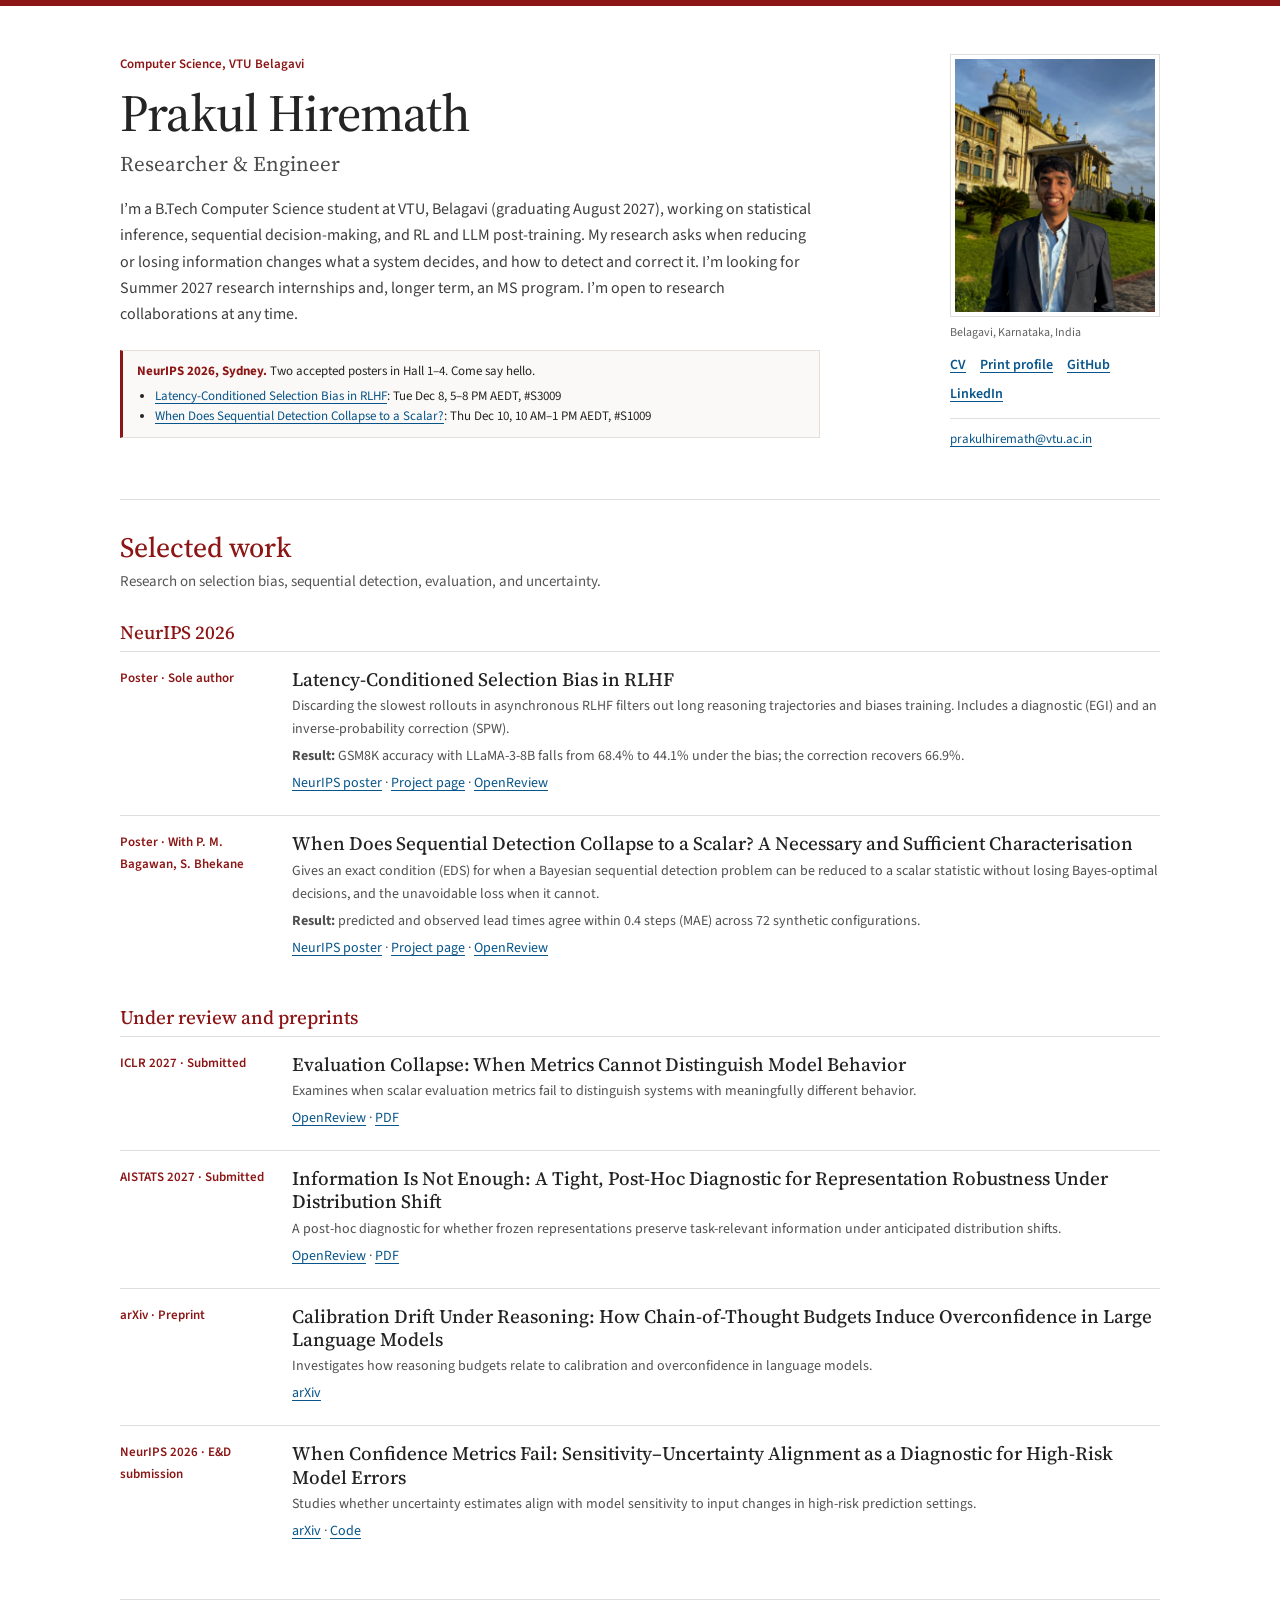
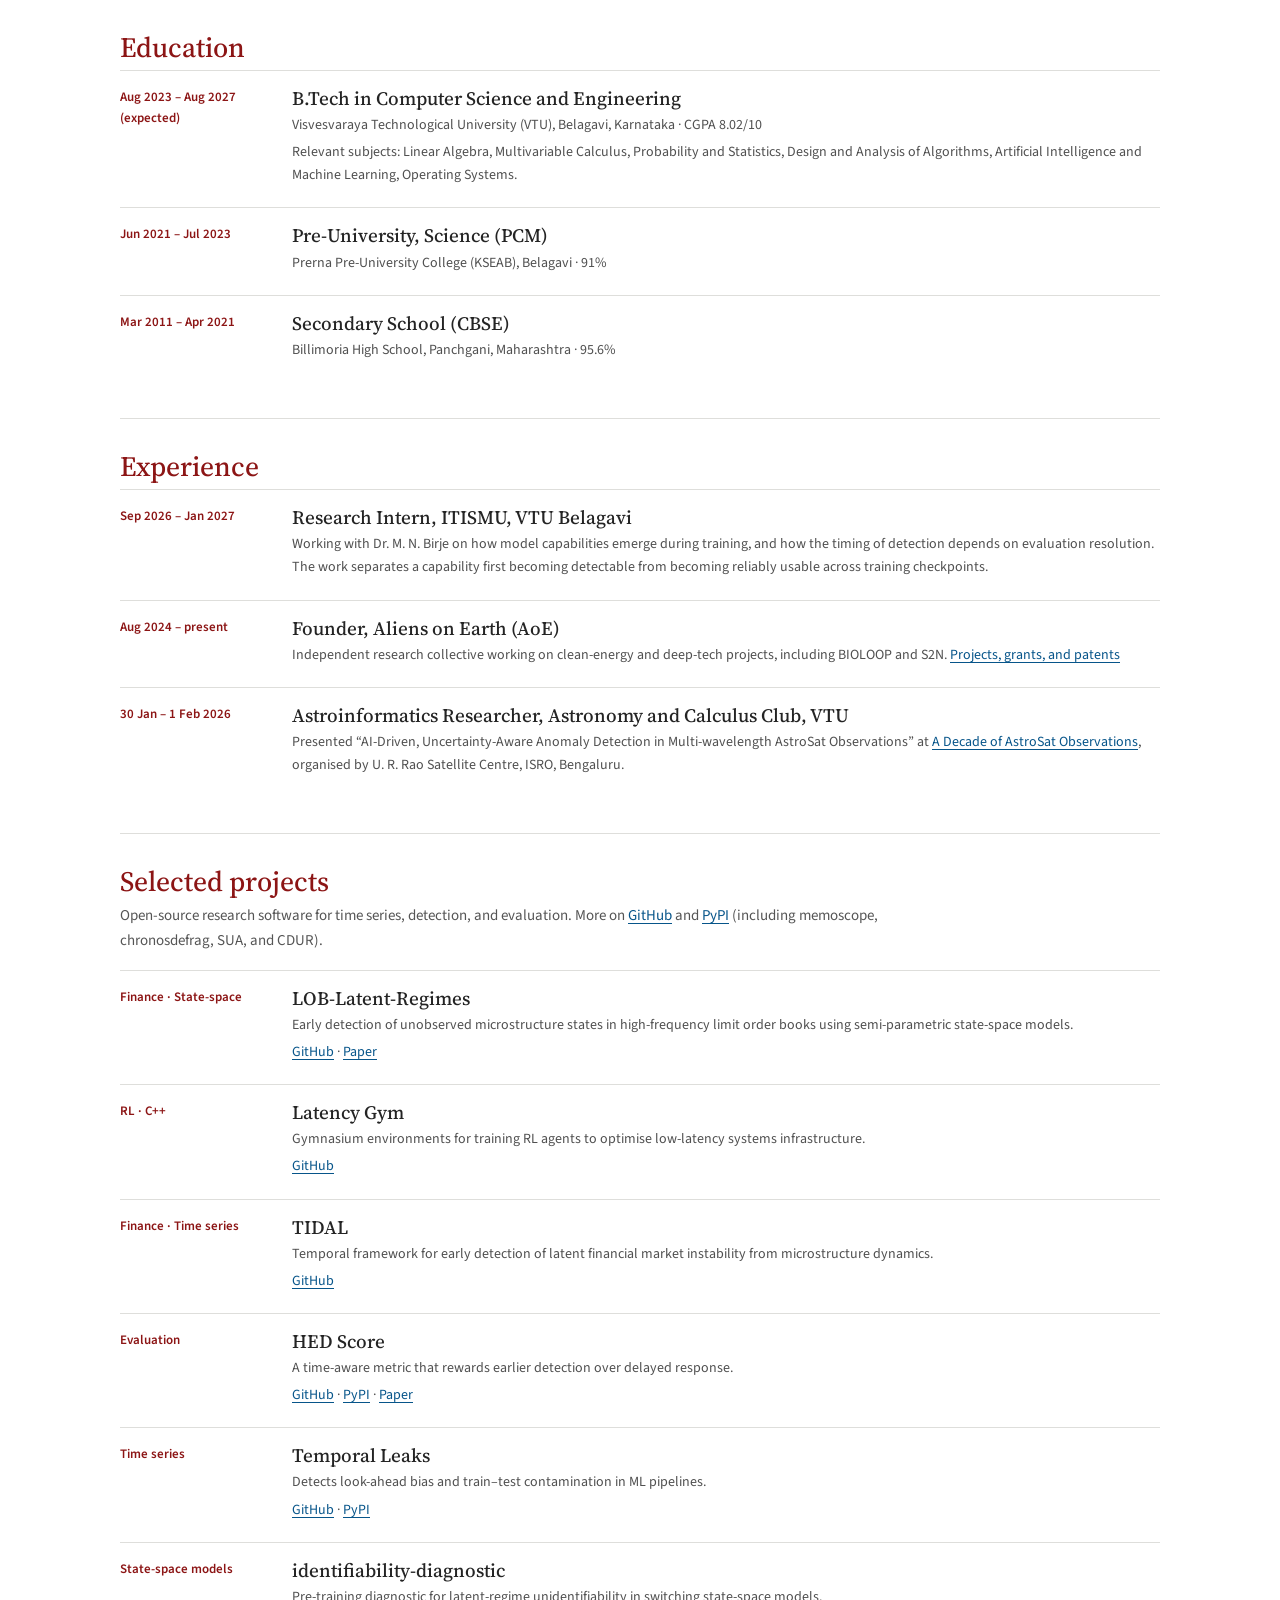
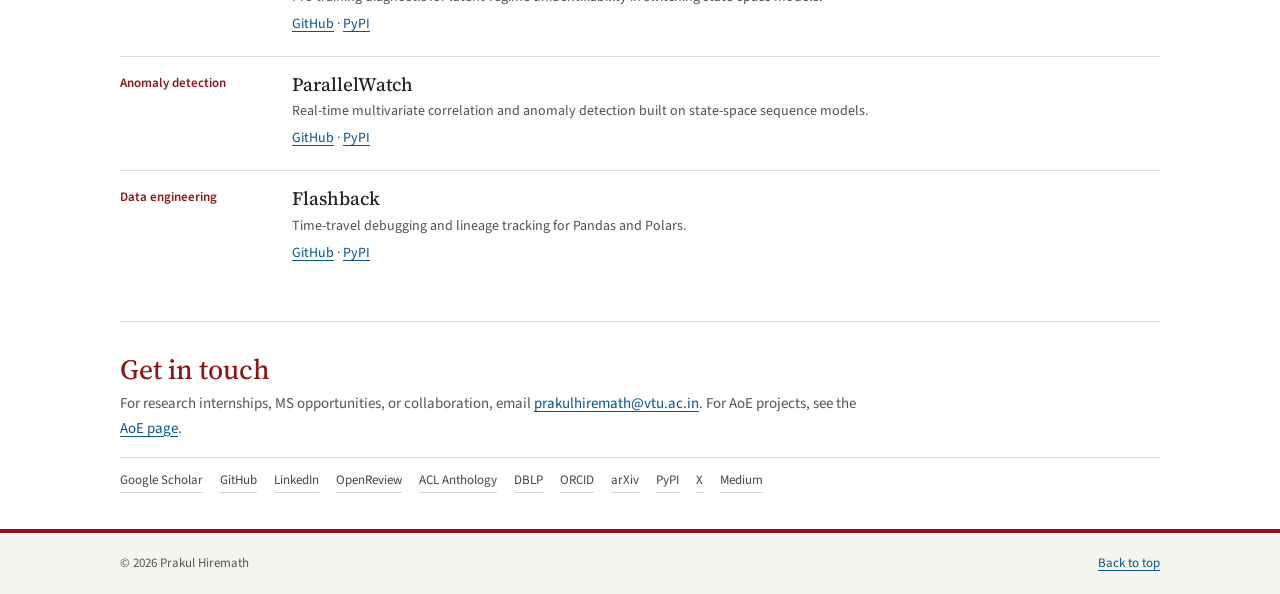
==== commit e40ffd39: "Update index.html" ====
--- a/index.html
+++ b/index.html
@@ -42,7 +42,7 @@
 </aside>
 </div>
 <aside>
-<img class="portrait" src="assets/prakul-portrait.jpg" alt="Prakul Hiremath outside Vidhana Soudha in Belagavi" width="420" height="525">
+<img class="portrait" src="assets/prakul-portrait.jpg" alt="Prakul Hiremath outside Vidhana Soudha in Belagavi">
 <div class="caption">Belagavi, Karnataka, India</div>
 <div class="links"><a href="CV.pdf">CV</a><a href="profile.html">Print profile</a><a href="https://github.com/prakulhiremath" target="_blank" rel="noopener">GitHub</a><a href="https://www.linkedin.com/in/prakulhiremath/" target="_blank" rel="noopener">LinkedIn</a></div>
 <div class="mini"><a href="mailto:prakulhiremath@vtu.ac.in">prakulhiremath@vtu.ac.in</a></div>
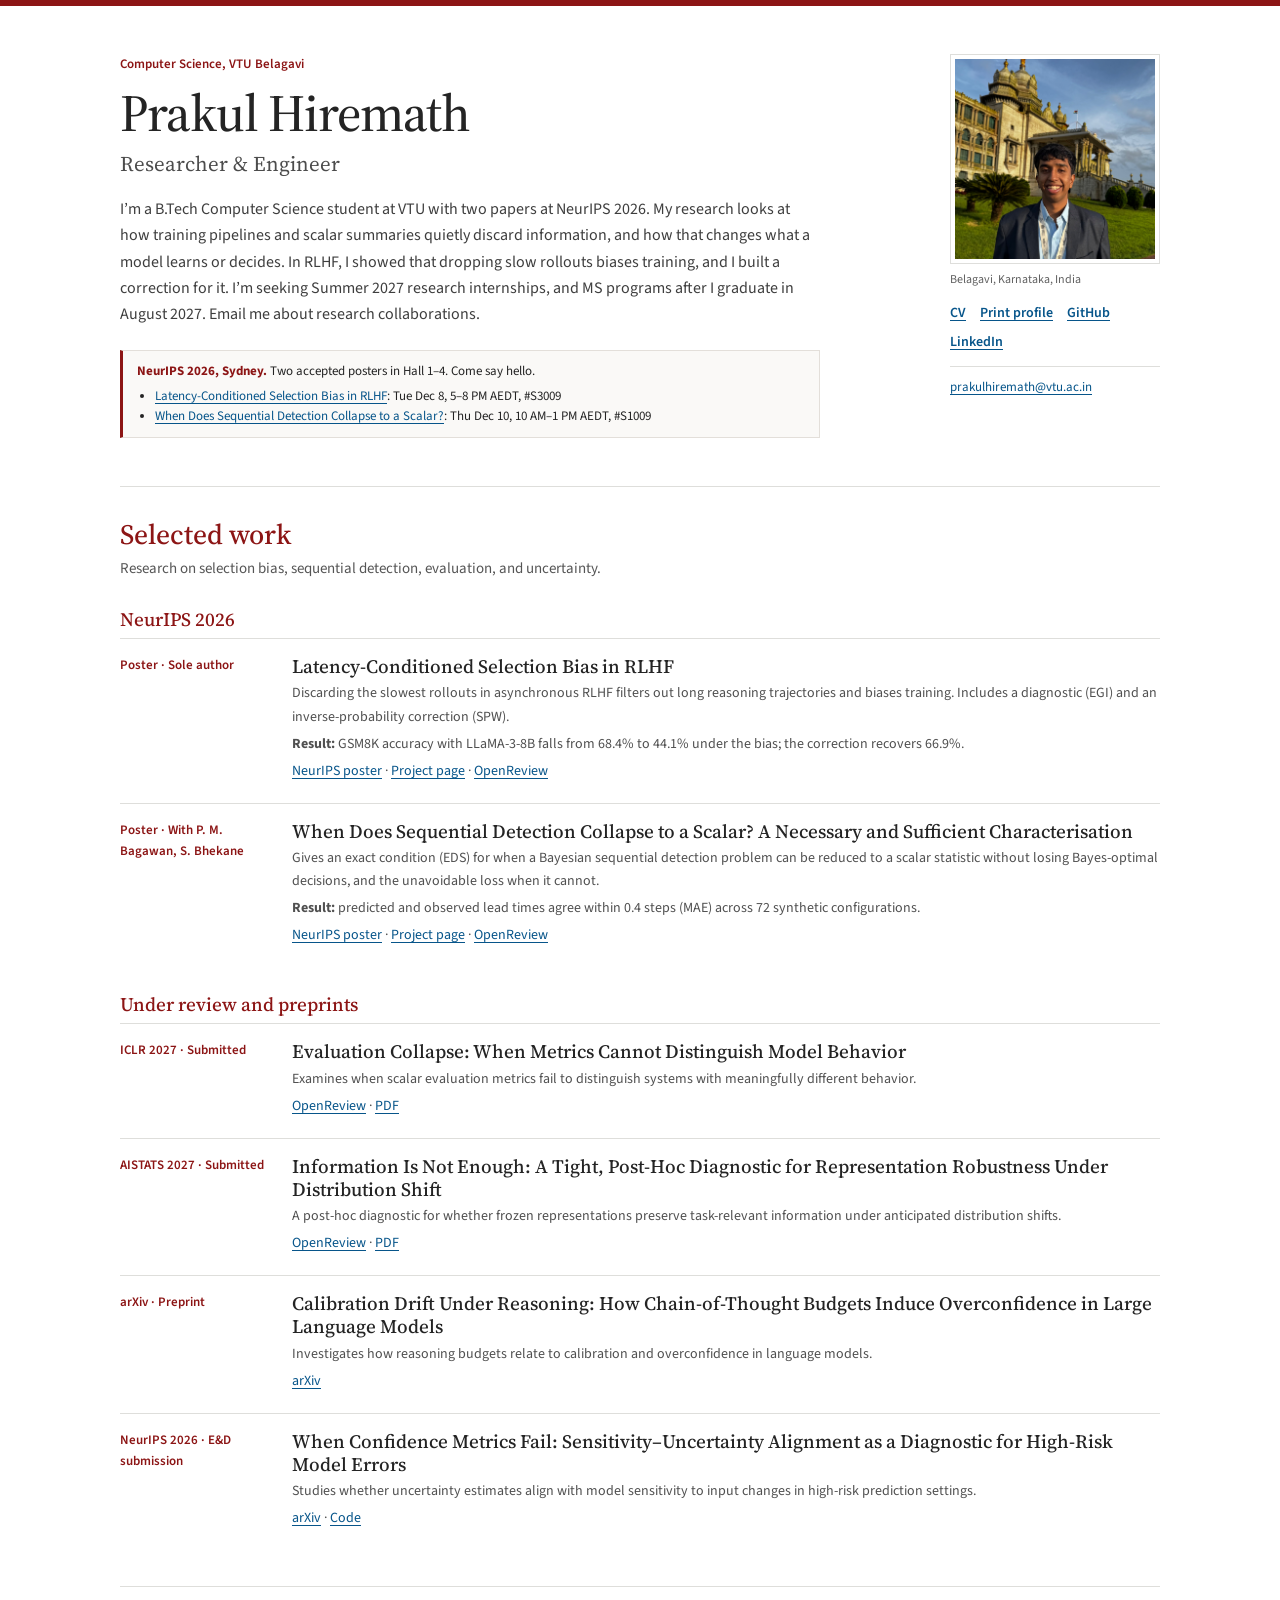
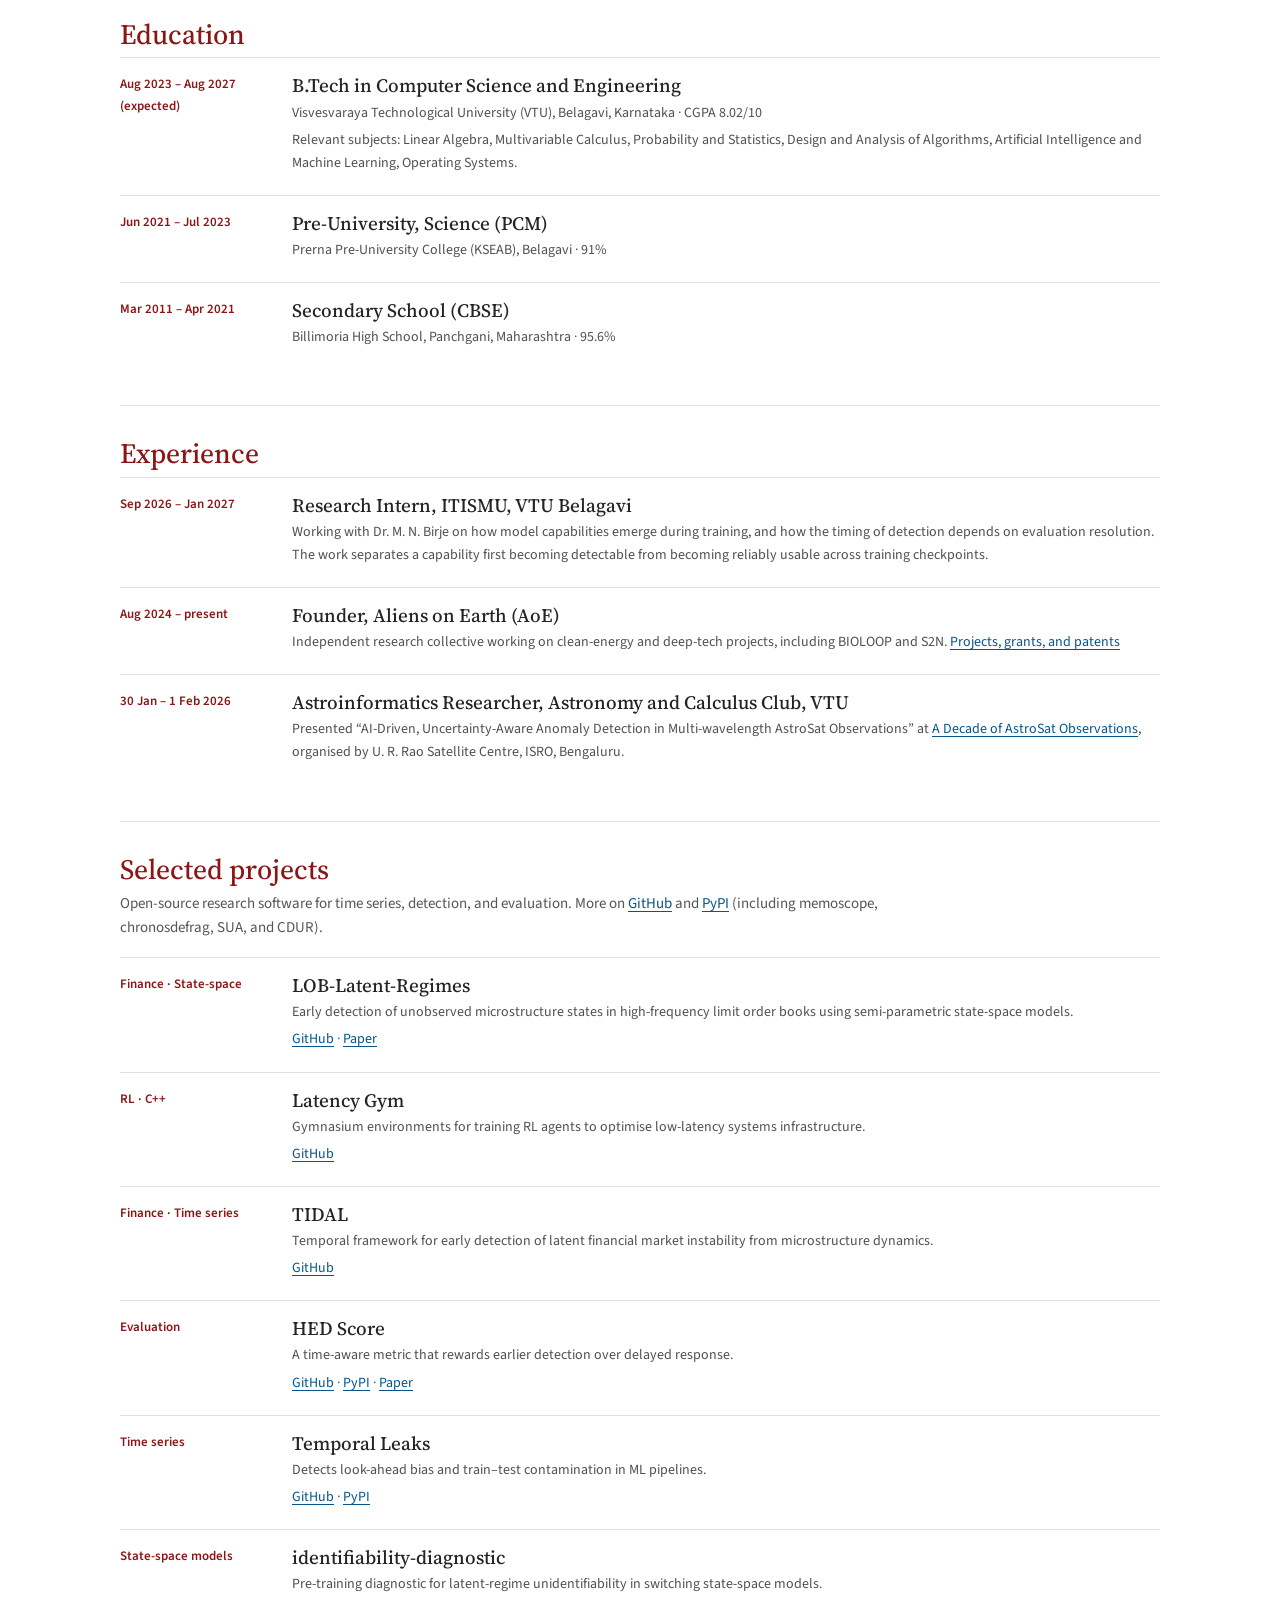
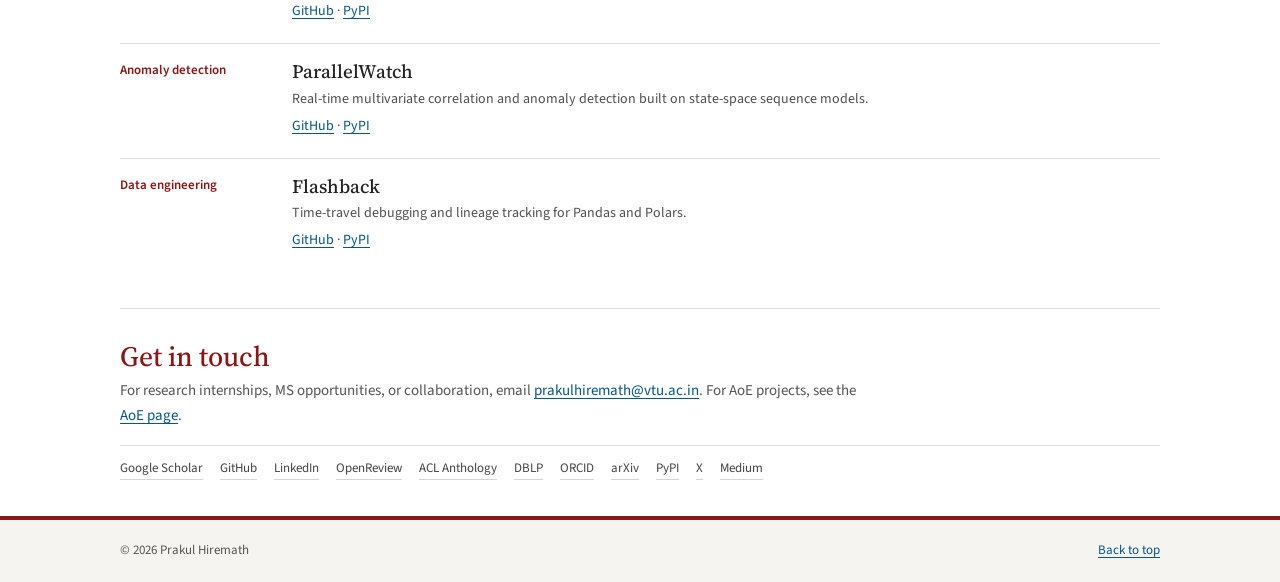
==== commit 0f2b7a4a: "Revise bio section with new research details Updated bio to reflect recent research and publications" ====
--- a/index.html
+++ b/index.html
@@ -31,7 +31,7 @@
 <div class="eyebrow">Computer Science, VTU Belagavi</div>
 <h1>Prakul Hiremath</h1>
 <p class="subtitle">Researcher &amp; Engineer</p>
-<p class="bio">I’m a B.Tech Computer Science student at VTU, Belagavi (graduating August 2027), working on statistical inference, sequential decision-making, and RL and LLM post-training. My research asks when reducing or losing information changes what a system decides, and how to detect and correct it. I’m looking for Summer 2027 research internships and, longer term, an MS program. I’m open to research collaborations at any time.</p>
+<p class="bio">I’m a B.Tech Computer Science student at VTU with two papers at NeurIPS 2026. My research looks at how training pipelines and scalar summaries quietly discard information, and how that changes what a model learns or decides. In RLHF, I showed that dropping slow rollouts biases training, and I built a correction for it. I’m seeking Summer 2027 research internships, and MS programs after I graduate in August 2027. Email me about research collaborations.</p>
 <!-- NeurIPS banner: remove after Dec 12, 2026 -->
 <aside class="note" aria-label="NeurIPS 2026 posters">
 <strong>NeurIPS 2026, Sydney.</strong> Two accepted posters in Hall 1–4. Come say hello.
--- a/style.css
+++ b/style.css
@@ -11,7 +11,7 @@
 .bio{max-width:700px;margin:0;color:#3e3e3e}
 .note{margin:22px 0 0;padding:11px 14px;border:1px solid #e3dfda;border-left:3px solid var(--red);background:#faf9f7;font-size:13px;line-height:1.5;max-width:700px}
 .note strong{color:var(--red)}.note ul{margin:6px 0 0;padding-left:18px}
-.portrait{width:100%;aspect-ratio:4/5;object-fit:cover;object-position:center 30%;border:1px solid var(--line);padding:4px;display:block}
+.portrait{width:100%;height:auto;aspect-ratio:1/1;object-fit:cover;object-position:center 22%;border:1px solid var(--line);padding:4px;display:block}
 .caption{font-size:12px;color:var(--muted);margin-top:6px}
 .links{display:flex;flex-wrap:wrap;gap:6px 14px;margin-top:12px;font-size:14px;font-weight:600}
 .mini{font-size:13px;margin-top:12px;border-top:1px solid var(--line);padding-top:10px;overflow-wrap:anywhere}
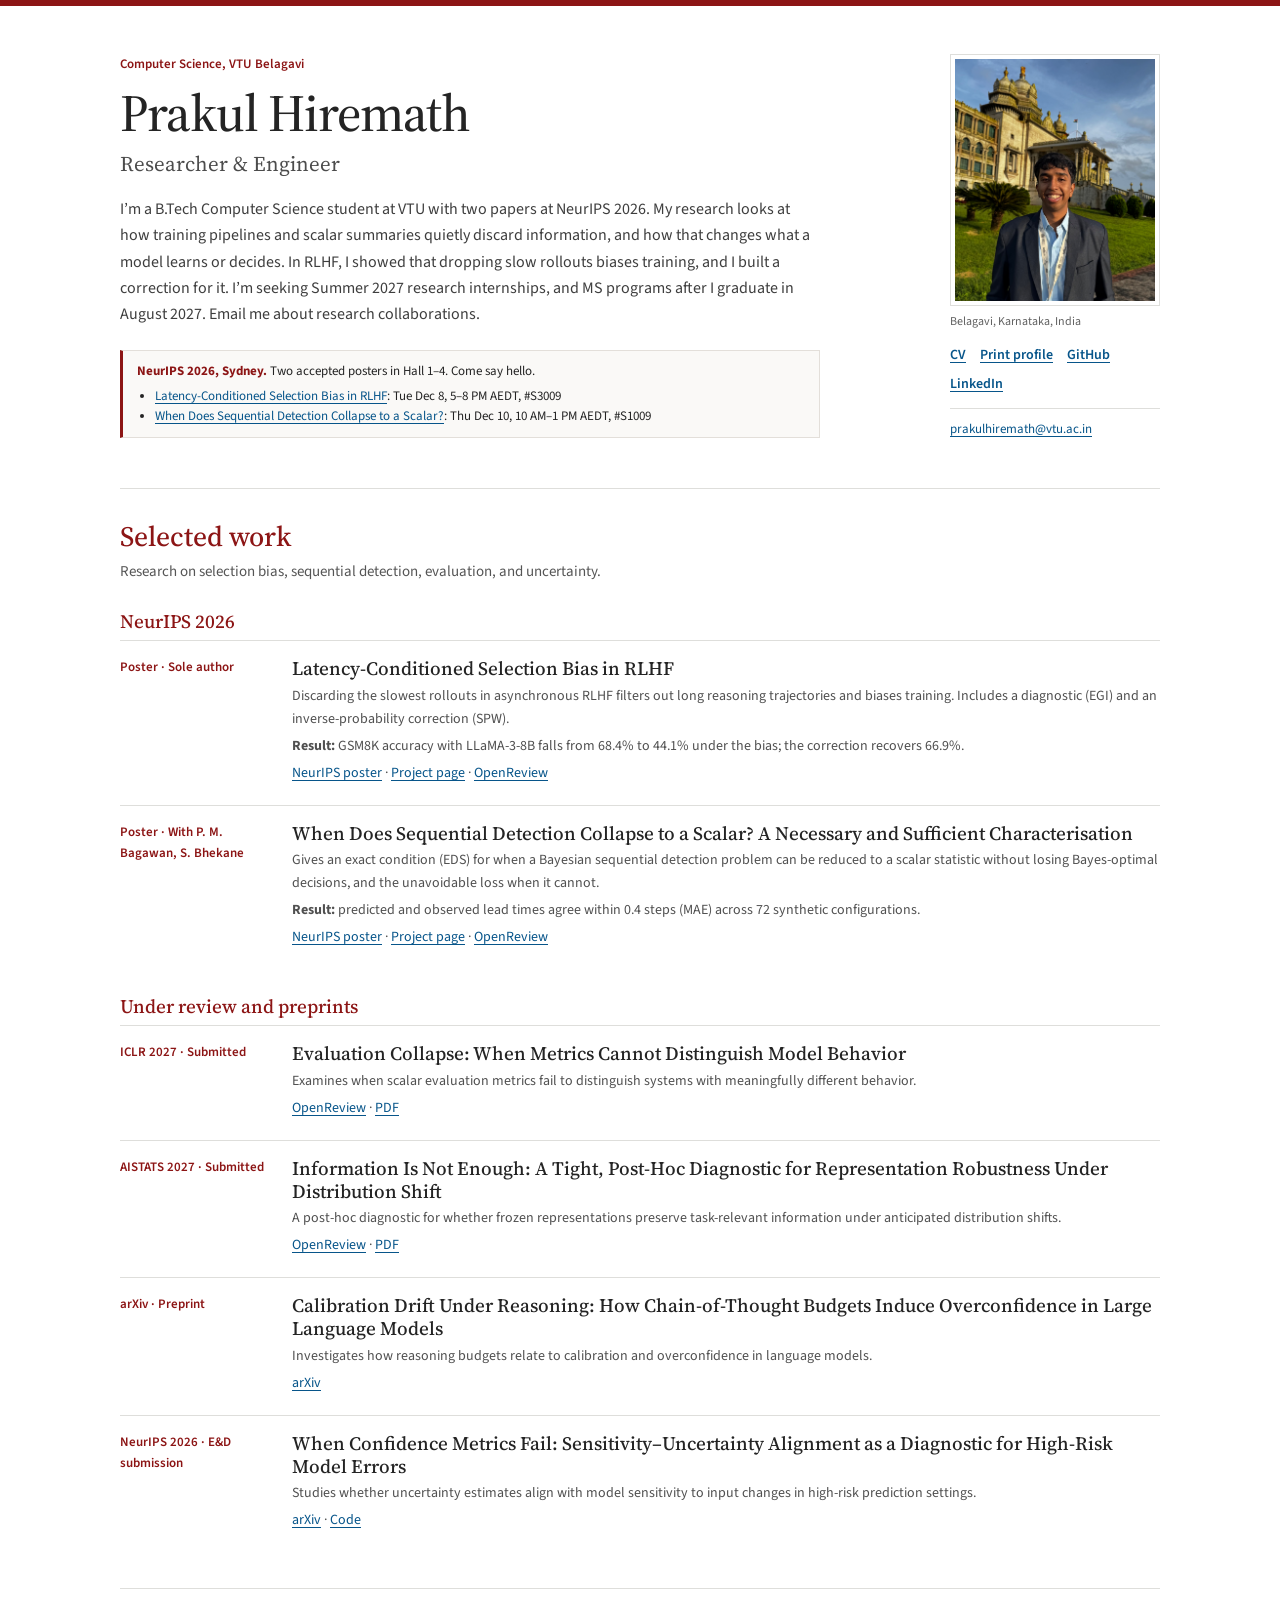
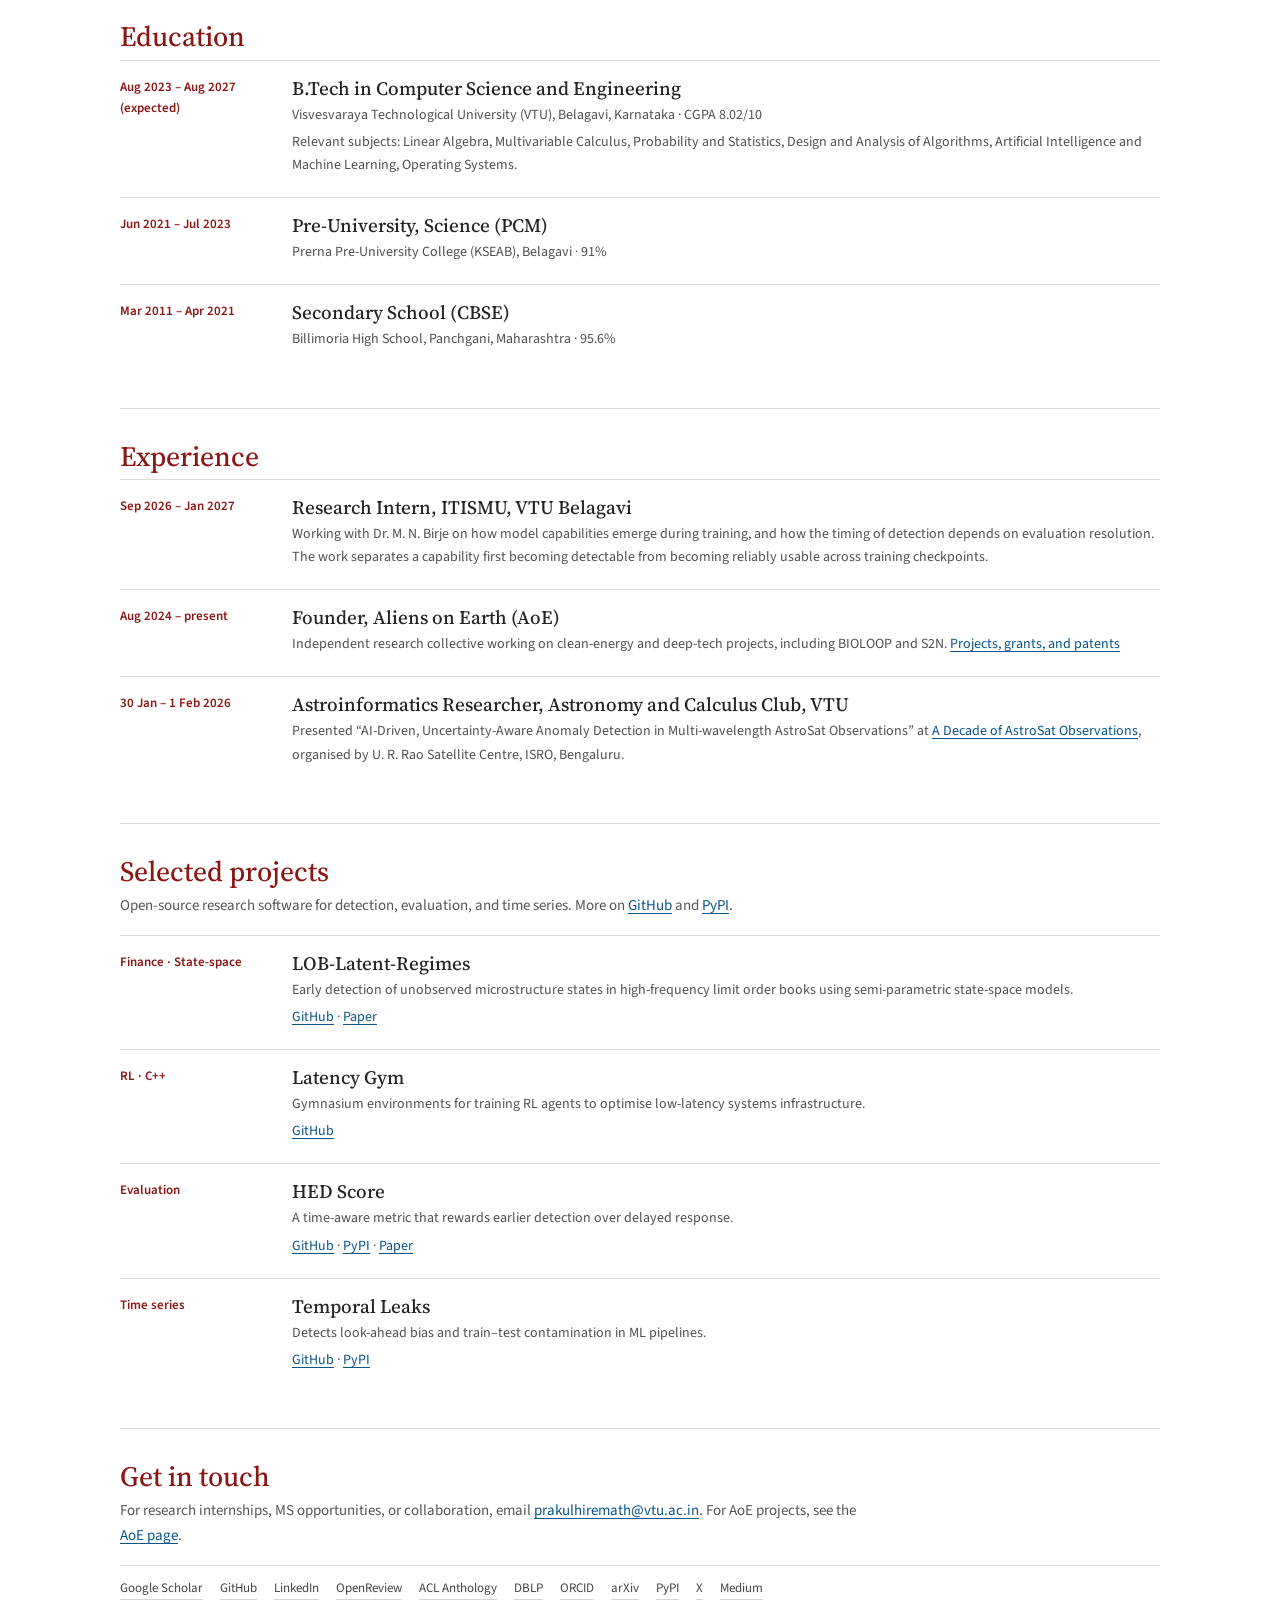
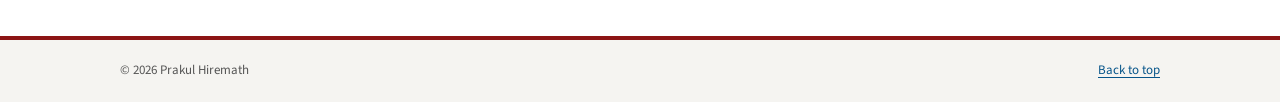
==== commit da7ebbff: "Update index.html" ====
--- a/index.html
+++ b/index.html
@@ -101,15 +101,11 @@
 
 <section class="section" id="projects">
 <h2>Selected projects</h2>
-<p class="intro">Open-source research software for time series, detection, and evaluation. More on <a href="https://github.com/prakulhiremath" target="_blank" rel="noopener">GitHub</a> and <a href="https://pypi.org/user/prakul/" target="_blank" rel="noopener">PyPI</a> (including memoscope, chronosdefrag, SUA, and CDUR).</p>
+<p class="intro">Open-source research software for detection, evaluation, and time series. More on <a href="https://github.com/prakulhiremath" target="_blank" rel="noopener">GitHub</a> and <a href="https://pypi.org/user/prakul/" target="_blank" rel="noopener">PyPI</a>.</p>
 <article class="row"><div class="kind">Finance · State-space</div><div><h3>LOB-Latent-Regimes</h3><p>Early detection of unobserved microstructure states in high-frequency limit order books using semi-parametric state-space models.</p><p><a href="https://github.com/prakulhiremath/LOB-Latent-Regimes" target="_blank" rel="noopener">GitHub</a> · <a href="https://arxiv.org/abs/2604.20949" target="_blank" rel="noopener">Paper</a></p></div></article>
 <article class="row"><div class="kind">RL · C++</div><div><h3>Latency Gym</h3><p>Gymnasium environments for training RL agents to optimise low-latency systems infrastructure.</p><p><a href="https://github.com/prakulhiremath/latency-gym" target="_blank" rel="noopener">GitHub</a></p></div></article>
-<article class="row"><div class="kind">Finance · Time series</div><div><h3>TIDAL</h3><p>Temporal framework for early detection of latent financial market instability from microstructure dynamics.</p><p><a href="https://github.com/prakulhiremath/TIDAL" target="_blank" rel="noopener">GitHub</a></p></div></article>
 <article class="row"><div class="kind">Evaluation</div><div><h3>HED Score</h3><p>A time-aware metric that rewards earlier detection over delayed response.</p><p><a href="https://github.com/prakulhiremath/HED-score" target="_blank" rel="noopener">GitHub</a> · <a href="https://pypi.org/project/hed-score/" target="_blank" rel="noopener">PyPI</a> · <a href="https://arxiv.org/abs/2604.04993" target="_blank" rel="noopener">Paper</a></p></div></article>
 <article class="row"><div class="kind">Time series</div><div><h3>Temporal Leaks</h3><p>Detects look-ahead bias and train–test contamination in ML pipelines.</p><p><a href="https://github.com/prakulhiremath/temporal-leaks" target="_blank" rel="noopener">GitHub</a> · <a href="https://pypi.org/project/temporal-leaks/" target="_blank" rel="noopener">PyPI</a></p></div></article>
-<article class="row"><div class="kind">State-space models</div><div><h3>identifiability-diagnostic</h3><p>Pre-training diagnostic for latent-regime unidentifiability in switching state-space models.</p><p><a href="https://github.com/prakulhiremath/identifiability-diagnostic-framework" target="_blank" rel="noopener">GitHub</a> · <a href="https://pypi.org/project/identifiability-diagnostic/" target="_blank" rel="noopener">PyPI</a></p></div></article>
-<article class="row"><div class="kind">Anomaly detection</div><div><h3>ParallelWatch</h3><p>Real-time multivariate correlation and anomaly detection built on state-space sequence models.</p><p><a href="https://github.com/prakulhiremath/parallelwatch" target="_blank" rel="noopener">GitHub</a> · <a href="https://pypi.org/project/parallelwatch/" target="_blank" rel="noopener">PyPI</a></p></div></article>
-<article class="row"><div class="kind">Data engineering</div><div><h3>Flashback</h3><p>Time-travel debugging and lineage tracking for Pandas and Polars.</p><p><a href="https://github.com/prakulhiremath/flashback" target="_blank" rel="noopener">GitHub</a> · <a href="https://pypi.org/project/flashback-df/" target="_blank" rel="noopener">PyPI</a></p></div></article>
 </section>
 
 <section class="section" id="contact">
--- a/style.css
+++ b/style.css
@@ -11,7 +11,7 @@
 .bio{max-width:700px;margin:0;color:#3e3e3e}
 .note{margin:22px 0 0;padding:11px 14px;border:1px solid #e3dfda;border-left:3px solid var(--red);background:#faf9f7;font-size:13px;line-height:1.5;max-width:700px}
 .note strong{color:var(--red)}.note ul{margin:6px 0 0;padding-left:18px}
-.portrait{width:100%;height:auto;aspect-ratio:1/1;object-fit:cover;object-position:center 22%;border:1px solid var(--line);padding:4px;display:block}
+.portrait{width:100%;height:auto;aspect-ratio:5/6;object-fit:cover;object-position:center 20%;border:1px solid var(--line);padding:4px;display:block}
 .caption{font-size:12px;color:var(--muted);margin-top:6px}
 .links{display:flex;flex-wrap:wrap;gap:6px 14px;margin-top:12px;font-size:14px;font-weight:600}
 .mini{font-size:13px;margin-top:12px;border-top:1px solid var(--line);padding-top:10px;overflow-wrap:anywhere}
